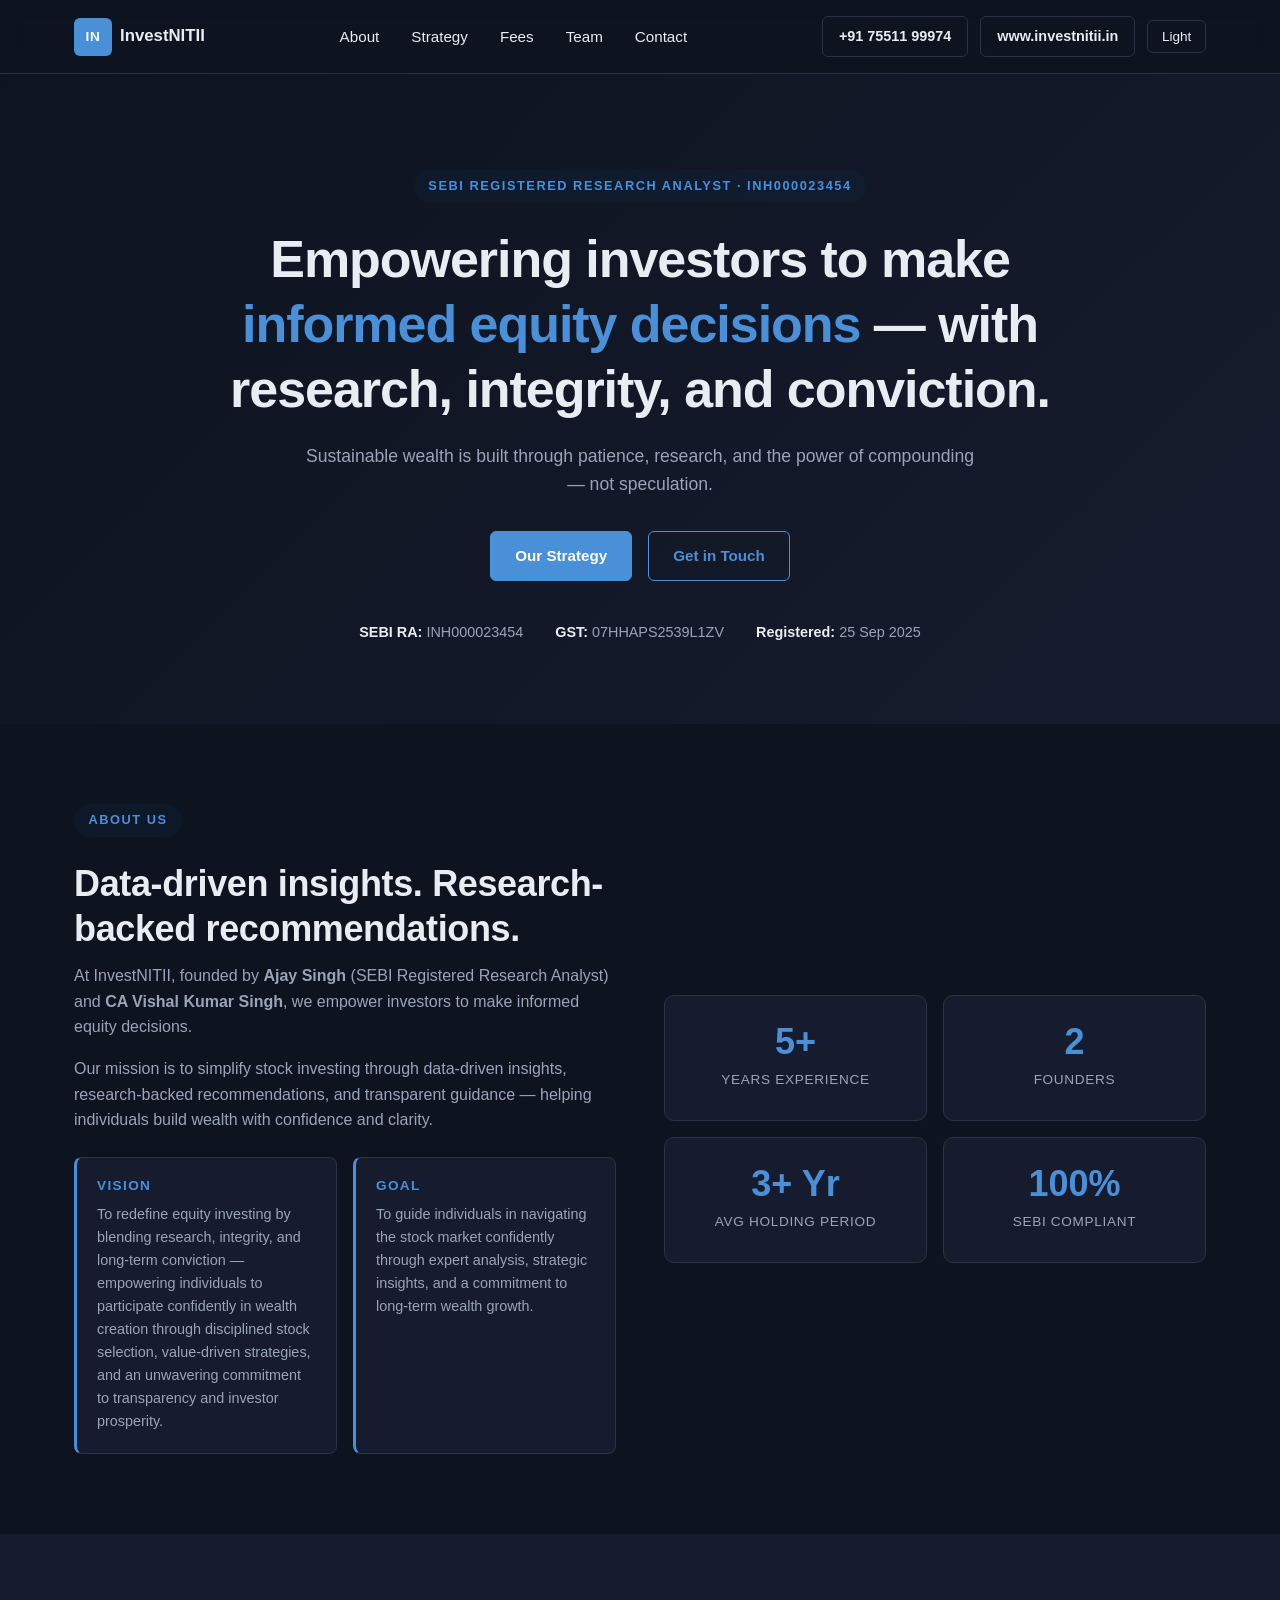
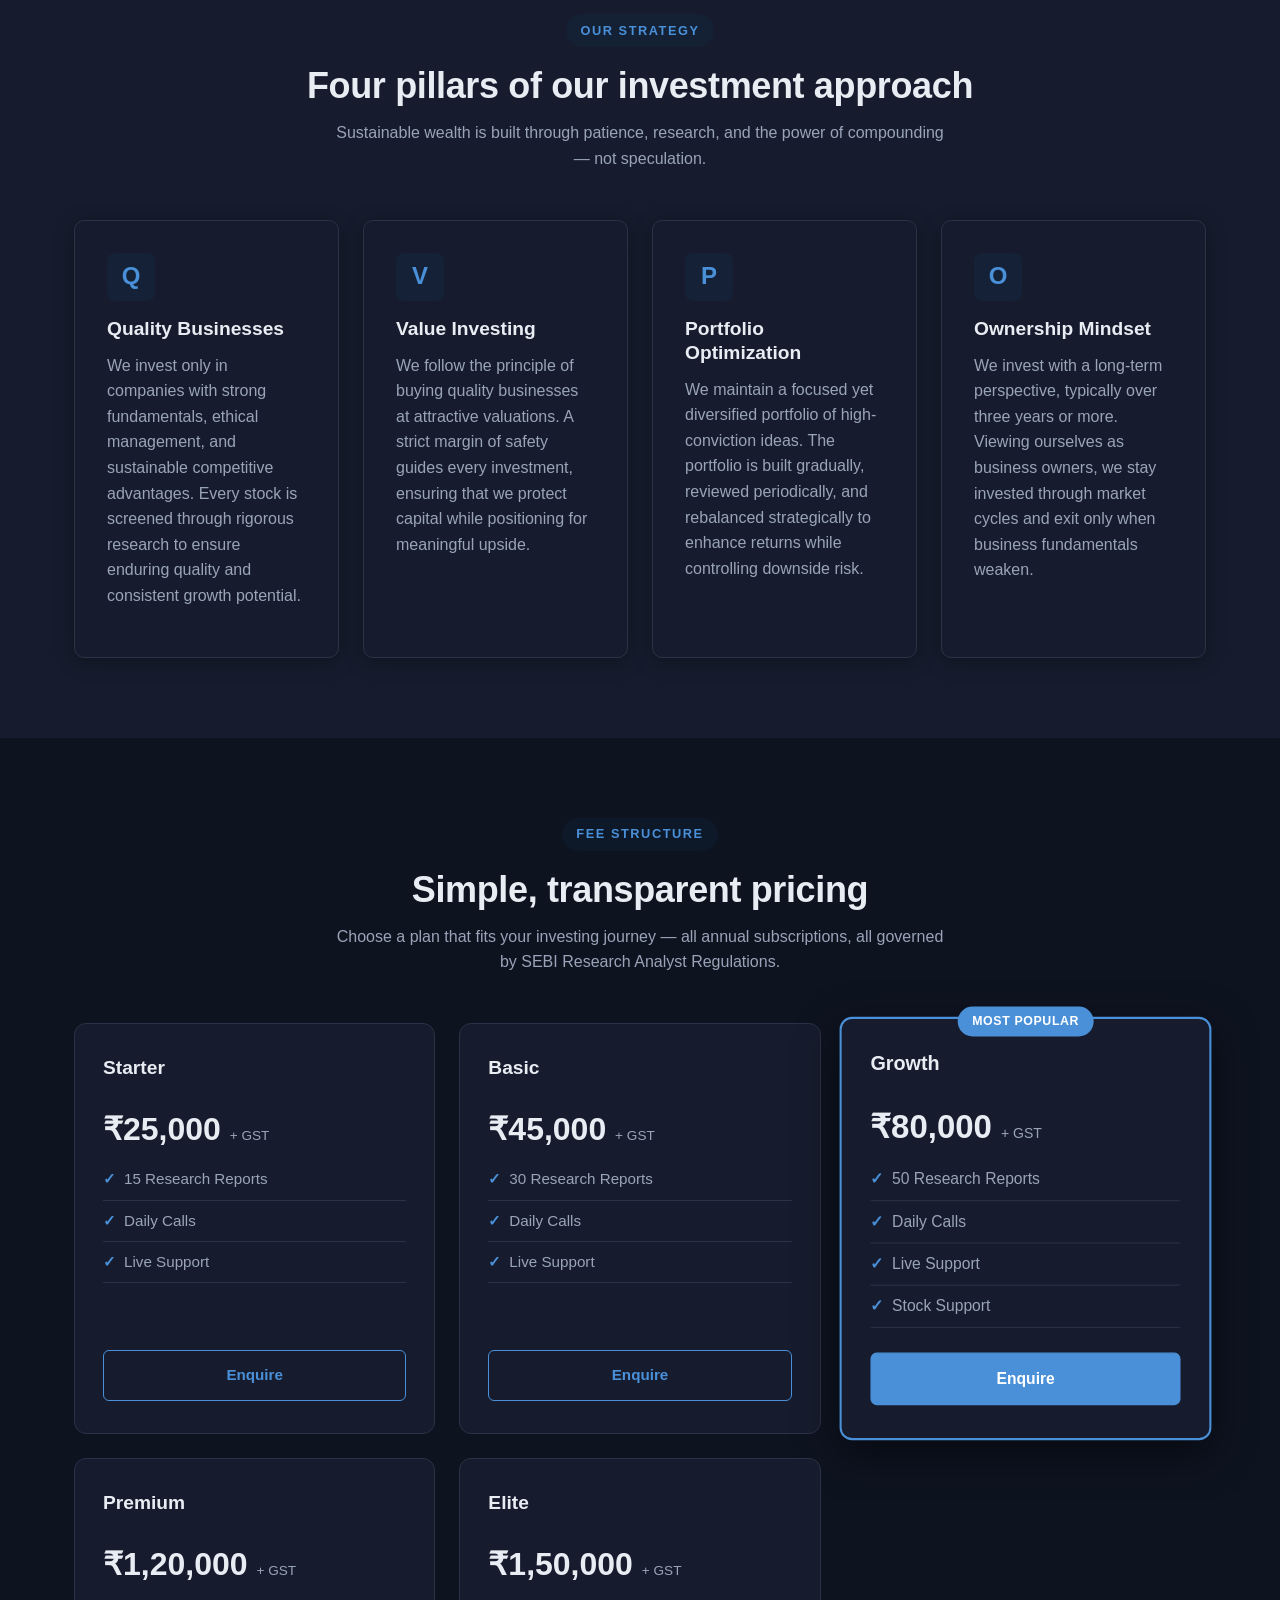
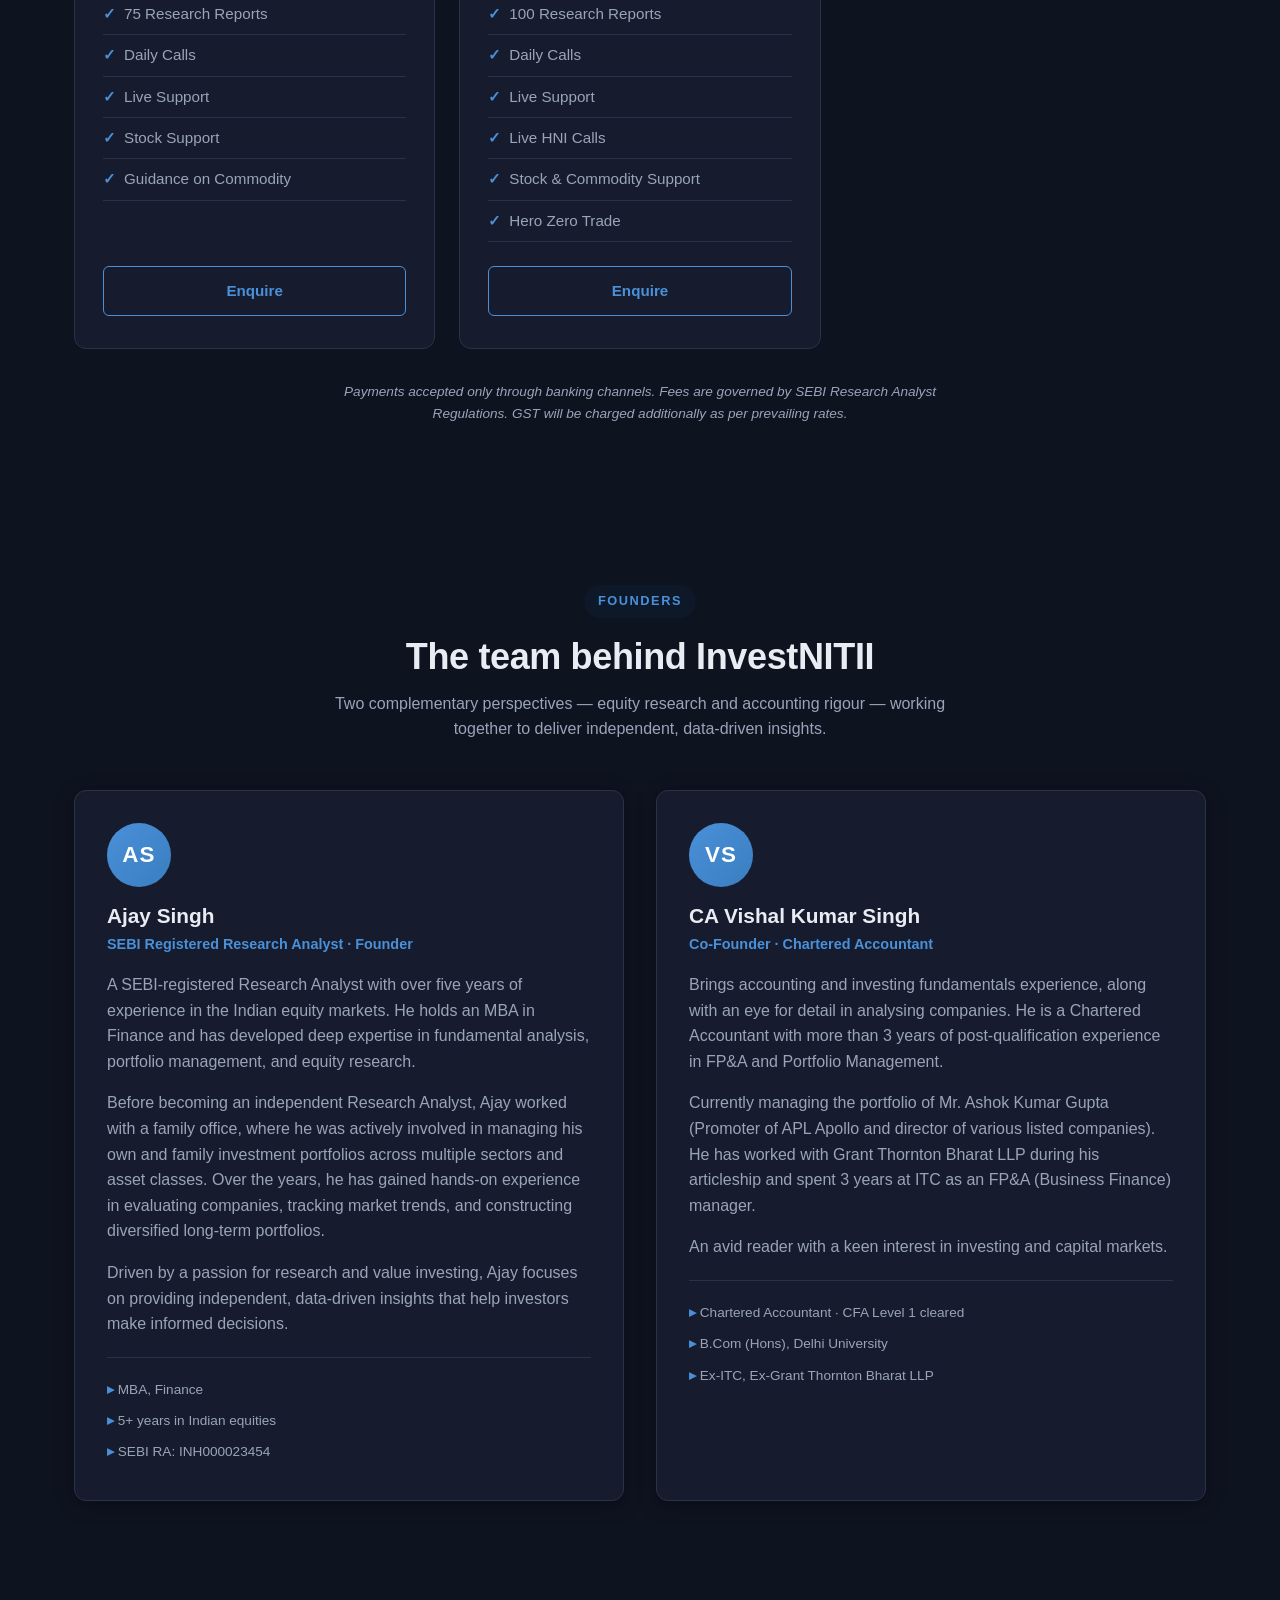
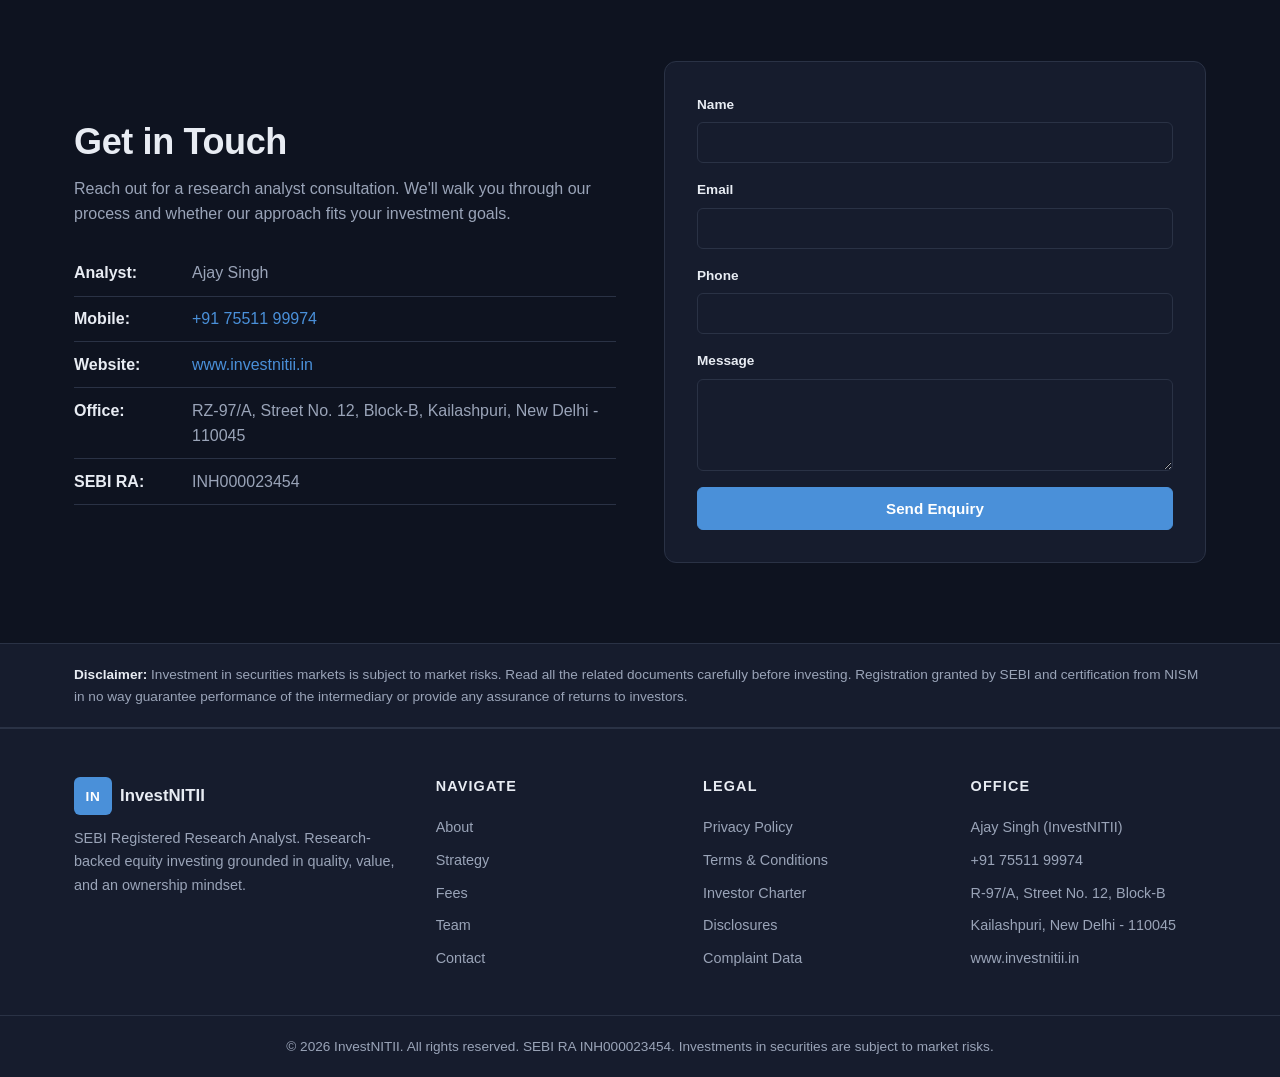
==== index.html @ 3d5c6c09 "Add files via upload" ====
<!DOCTYPE html>
<html lang="en">
<head>
  <meta charset="UTF-8" />
  <meta name="viewport" content="width=device-width, initial-scale=1.0" />
  <title>InvestNITII — SEBI Registered Research Analyst</title>
  <link rel="stylesheet" href="css/styles.css" />
</head>
<body class="dark">
  <!-- Header / Navigation -->
  <header class="site-header">
    <div class="container nav-wrap">
      <a href="#" class="brand">
        <span class="brand-mark">IN</span>
        <span class="brand-text">InvestNITII</span>
      </a>
      <nav class="main-nav" aria-label="Main">
        <ul>
          <li><a href="#about">About</a></li>
          <li><a href="#strategy">Strategy</a></li>
          <li><a href="#fees">Fees</a></li>
          <li><a href="#team">Team</a></li>
          <li><a href="#contact">Contact</a></li>
        </ul>
      </nav>
      <div class="nav-actions">
        <a href="tel:+917551199974" class="btn btn-ghost">+91 75511 99974</a>
        <a href="https://www.investnitii.in" target="_blank" rel="noopener" class="btn btn-ghost">www.investnitii.in</a>
        <button id="themeToggle" class="theme-toggle" aria-label="Toggle theme">Dark</button>
      </div>
    </div>
  </header>

  <!-- Hero -->
  <section class="hero">
    <div class="container">
      <p class="eyebrow">SEBI Registered Research Analyst · INH000023454</p>
      <h1>
        Empowering investors to make
        <span class="accent">informed equity decisions</span>
        — with research, integrity, and conviction.
      </h1>
      <p class="hero-sub">
        Sustainable wealth is built through patience, research, and the power of
        compounding — not speculation.
      </p>
      <div class="hero-cta">
        <a href="#strategy" class="btn btn-primary">Our Strategy</a>
        <a href="#contact" class="btn btn-outline">Get in Touch</a>
      </div>
      <ul class="credentials">
        <li><strong>SEBI RA:</strong> INH000023454</li>
        <li><strong>GST:</strong> 07HHAPS2539L1ZV</li>
        <li><strong>Registered:</strong> 25 Sep 2025</li>
      </ul>
    </div>
  </section>

  <!-- About -->
  <section id="about" class="about">
    <div class="container grid-2">
      <div>
        <p class="eyebrow">About Us</p>
        <h2>Data-driven insights. Research-backed recommendations.</h2>
        <p>
          At InvestNITII, founded by <strong>Ajay Singh</strong> (SEBI Registered
          Research Analyst) and <strong>CA Vishal Kumar Singh</strong>, we empower
          investors to make informed equity decisions.
        </p>
        <p>
          Our mission is to simplify stock investing through data-driven insights,
          research-backed recommendations, and transparent guidance — helping
          individuals build wealth with confidence and clarity.
        </p>
        <div class="vm-grid">
          <div class="vm-card">
            <h4>Vision</h4>
            <p>
              To redefine equity investing by blending research, integrity, and
              long-term conviction — empowering individuals to participate
              confidently in wealth creation through disciplined stock selection,
              value-driven strategies, and an unwavering commitment to transparency
              and investor prosperity.
            </p>
          </div>
          <div class="vm-card">
            <h4>Goal</h4>
            <p>
              To guide individuals in navigating the stock market confidently
              through expert analysis, strategic insights, and a commitment to
              long-term wealth growth.
            </p>
          </div>
        </div>
      </div>
      <div class="about-stats">
        <div class="stat">
          <span class="stat-num">5+</span>
          <span class="stat-label">Years Experience</span>
        </div>
        <div class="stat">
          <span class="stat-num">2</span>
          <span class="stat-label">Founders</span>
        </div>
        <div class="stat">
          <span class="stat-num">3+ Yr</span>
          <span class="stat-label">Avg Holding Period</span>
        </div>
        <div class="stat">
          <span class="stat-num">100%</span>
          <span class="stat-label">SEBI Compliant</span>
        </div>
      </div>
    </div>
  </section>

  <!-- Strategy -->
  <section id="strategy" class="services">
    <div class="container">
      <p class="eyebrow center">Our Strategy</p>
      <h2>Four pillars of our investment approach</h2>
      <p class="section-sub">
        Sustainable wealth is built through patience, research, and the power of
        compounding — not speculation.
      </p>
      <div class="cards cards-4">
        <article class="card">
          <div class="card-icon">Q</div>
          <h3>Quality Businesses</h3>
          <p>
            We invest only in companies with strong fundamentals, ethical
            management, and sustainable competitive advantages. Every stock is
            screened through rigorous research to ensure enduring quality and
            consistent growth potential.
          </p>
        </article>
        <article class="card">
          <div class="card-icon">V</div>
          <h3>Value Investing</h3>
          <p>
            We follow the principle of buying quality businesses at attractive
            valuations. A strict margin of safety guides every investment,
            ensuring that we protect capital while positioning for meaningful
            upside.
          </p>
        </article>
        <article class="card">
          <div class="card-icon">P</div>
          <h3>Portfolio Optimization</h3>
          <p>
            We maintain a focused yet diversified portfolio of high-conviction
            ideas. The portfolio is built gradually, reviewed periodically, and
            rebalanced strategically to enhance returns while controlling
            downside risk.
          </p>
        </article>
        <article class="card">
          <div class="card-icon">O</div>
          <h3>Ownership Mindset</h3>
          <p>
            We invest with a long-term perspective, typically over three years
            or more. Viewing ourselves as business owners, we stay invested
            through market cycles and exit only when business fundamentals
            weaken.
          </p>
        </article>
      </div>
    </div>
  </section>

  <!-- Compliance -->
  <!-- Compliance section removed — cards (Investor Charter, Grievance Redressal,
       Research Analyst Disclosure, Terms & Conditions) moved to pages/privacy-policy.html.
       Disclaimer moved to disclaimer-bar just above the footer. -->

  <!-- Fees -->
  <section id="fees" class="fees">
    <div class="container">
      <p class="eyebrow center">Fee Structure</p>
      <h2>Simple, transparent pricing</h2>
      <p class="section-sub">
        Choose a plan that fits your investing journey — all annual subscriptions,
        all governed by SEBI Research Analyst Regulations.
      </p>
      <div class="pricing pricing-five">
        <div class="plan">
          <h3>Starter</h3>
          <div class="price">₹25,000 <span>+ GST</span></div>
          <ul class="plan-features">
            <li>15 Research Reports</li>
            <li>Daily Calls</li>
            <li>Live Support</li>
          </ul>
          <a href="https://wa.me/917551199974?text=Hi%2C%20I%20am%20interested%20in%20the%20Starter%20Plan%20(%E2%82%B925%2C000%20%2B%20GST).%20Please%20share%20more%20details." target="_blank" class="btn btn-outline">Enquire</a>
        </div>
        <div class="plan">
          <h3>Basic</h3>
          <div class="price">₹45,000 <span>+ GST</span></div>
          <ul class="plan-features">
            <li>30 Research Reports</li>
            <li>Daily Calls</li>
            <li>Live Support</li>
          </ul>
          <a href="https://wa.me/917551199974?text=Hi%2C%20I%20am%20interested%20in%20the%20Basic%20Plan%20(%E2%82%B945%2C000%20%2B%20GST).%20Please%20share%20more%20details." target="_blank" class="btn btn-outline">Enquire</a>
        </div>
        <div class="plan featured">
          <span class="badge">Most Popular</span>
          <h3>Growth</h3>
          <div class="price">₹80,000 <span>+ GST</span></div>
          <ul class="plan-features">
            <li>50 Research Reports</li>
            <li>Daily Calls</li>
            <li>Live Support</li>
            <li>Stock Support</li>
          </ul>
          <a href="https://wa.me/917551199974?text=Hi%2C%20I%20am%20interested%20in%20the%20Growth%20Plan%20(%E2%82%B980%2C000%20%2B%20GST).%20Please%20share%20more%20details." target="_blank" class="btn btn-primary">Enquire</a>
        </div>
        <div class="plan">
          <h3>Premium</h3>
          <div class="price">₹1,20,000 <span>+ GST</span></div>
          <ul class="plan-features">
            <li>75 Research Reports</li>
            <li>Daily Calls</li>
            <li>Live Support</li>
            <li>Stock Support</li>
            <li>Guidance on Commodity</li>
          </ul>
          <a href="https://wa.me/917551199974?text=Hi%2C%20I%20am%20interested%20in%20the%20Premium%20Plan%20(%E2%82%B91%2C20%2C000%20%2B%20GST).%20Please%20share%20more%20details." target="_blank" class="btn btn-outline">Enquire</a>
        </div>
        <div class="plan">
          <h3>Elite</h3>
          <div class="price">₹1,50,000 <span>+ GST</span></div>
          <ul class="plan-features">
            <li>100 Research Reports</li>
            <li>Daily Calls</li>
            <li>Live Support</li>
            <li>Live HNI Calls</li>
            <li>Stock &amp; Commodity Support</li>
            <li>Hero Zero Trade</li>
          </ul>
          <a href="https://wa.me/917551199974?text=Hi%2C%20I%20am%20interested%20in%20the%20Elite%20Plan%20(%E2%82%B91%2C50%2C000%20%2B%20GST).%20Please%20share%20more%20details." target="_blank" class="btn btn-outline">Enquire</a>
        </div>
      </div>
      <p class="fee-note">
        Payments accepted only through banking channels. Fees are governed by SEBI
        Research Analyst Regulations. GST will be charged additionally as per
        prevailing rates.
      </p>
    </div>
  </section>

  <!-- Team -->
  <section id="team" class="team">
    <div class="container">
      <p class="eyebrow center">Founders</p>
      <h2>The team behind InvestNITII</h2>
      <p class="section-sub">
        Two complementary perspectives — equity research and accounting rigour —
        working together to deliver independent, data-driven insights.
      </p>
      <div class="team-grid">
        <article class="member">
          <div class="member-avatar">AS</div>
          <h3>Ajay Singh</h3>
          <p class="member-role">SEBI Registered Research Analyst · Founder</p>
          <p>
            A SEBI-registered Research Analyst with over five years of experience
            in the Indian equity markets. He holds an MBA in Finance and has
            developed deep expertise in fundamental analysis, portfolio
            management, and equity research.
          </p>
          <p>
            Before becoming an independent Research Analyst, Ajay worked with a
            family office, where he was actively involved in managing his own and
            family investment portfolios across multiple sectors and asset classes.
            Over the years, he has gained hands-on experience in evaluating
            companies, tracking market trends, and constructing diversified
            long-term portfolios.
          </p>
          <p>
            Driven by a passion for research and value investing, Ajay focuses on
            providing independent, data-driven insights that help investors make
            informed decisions.
          </p>
          <ul class="member-creds">
            <li>MBA, Finance</li>
            <li>5+ years in Indian equities</li>
            <li>SEBI RA: INH000023454</li>
          </ul>
        </article>

        <article class="member">
          <div class="member-avatar">VS</div>
          <h3>CA Vishal Kumar Singh</h3>
          <p class="member-role">Co-Founder · Chartered Accountant</p>
          <p>
            Brings accounting and investing fundamentals experience, along with
            an eye for detail in analysing companies. He is a Chartered Accountant
            with more than 3 years of post-qualification experience in FP&amp;A and
            Portfolio Management.
          </p>
          <p>
            Currently managing the portfolio of Mr. Ashok Kumar Gupta (Promoter
            of APL Apollo and director of various listed companies). He has
            worked with Grant Thornton Bharat LLP during his articleship and
            spent 3 years at ITC as an FP&amp;A (Business Finance) manager.
          </p>
          <p>
            An avid reader with a keen interest in investing and capital markets.
          </p>
          <ul class="member-creds">
            <li>Chartered Accountant · CFA Level 1 cleared</li>
            <li>B.Com (Hons), Delhi University</li>
            <li>Ex-ITC, Ex-Grant Thornton Bharat LLP</li>
          </ul>
        </article>
      </div>
    </div>
  </section>

  <!-- Contact -->
  <section id="contact" class="contact">
    <div class="container grid-2">
      <div>
        <h2>Get in Touch</h2>
        <p>
          Reach out for a research analyst consultation. We'll walk you through
          our process and whether our approach fits your investment goals.
        </p>
        <ul class="contact-list">
          <li><strong>Analyst:</strong> Ajay Singh</li>
          <li><strong>Mobile:</strong> <a href="tel:+917551199974">+91 75511 99974</a></li>
          <li><strong>Website:</strong> <a href="https://www.investnitii.in" target="_blank" rel="noopener">www.investnitii.in</a></li>
          <li><strong>Office:</strong> RZ-97/A, Street No. 12, Block-B, Kailashpuri, New Delhi - 110045</li>
          <li><strong>SEBI RA:</strong> INH000023454</li>
        </ul>
      </div>
      <form class="contact-form" id="contactForm">
        <label>
          Name
          <input type="text" name="entry.2005620554" required />
        </label>
        <label>
          Email
          <input type="email" name="entry.1045781291" required />
        </label>
        <label>
          Phone
          <input type="tel" name="entry.1166974658" />
        </label>
        <label>
          Message
          <textarea name="entry.839337160" rows="4" required></textarea>
        </label>
        <button type="submit" class="btn btn-primary">Send Enquiry</button>
        <p class="form-success" id="formSuccess" style="display:none;">
          Thank you! We'll get back to you shortly.
        </p>
      </form>
    </div>
  </section>

  <!-- Disclaimer -->
  <div class="disclaimer-bar">
    <div class="container">
      <strong>Disclaimer:</strong> Investment in securities markets is subject to
      market risks. Read all the related documents carefully before investing.
      Registration granted by SEBI and certification from NISM in no way
      guarantee performance of the intermediary or provide any assurance of
      returns to investors.
    </div>
  </div>

  <!-- Footer -->
  <footer class="site-footer">
    <div class="container footer-grid">
      <div>
        <div class="brand">
          <span class="brand-mark">IN</span>
          <span class="brand-text">InvestNITII</span>
        </div>
        <p class="footer-blurb">
          SEBI Registered Research Analyst. Research-backed equity investing
          grounded in quality, value, and an ownership mindset.
        </p>
      </div>
      <div>
        <h5>Navigate</h5>
        <ul>
          <li><a href="#about">About</a></li>
          <li><a href="#strategy">Strategy</a></li>
          <li><a href="#fees">Fees</a></li>
          <li><a href="#team">Team</a></li>
          <li><a href="#contact">Contact</a></li>
        </ul>
      </div>
      <div>
        <h5>Legal</h5>
        <ul>
          <li><a href="pages/privacy-policy.html">Privacy Policy</a></li>
          <li><a href="pages/privacy-policy.html#terms">Terms &amp; Conditions</a></li>
          <li><a href="pages/privacy-policy.html#charter">Investor Charter</a></li>
          <li><a href="pages/privacy-policy.html#ra-disclosure">Disclosures</a></li>
          <li><a href="pages/complaint-data.html">Complaint Data</a></li>
        </ul>
      </div>
      <div>
        <h5>Office</h5>
        <ul>
          <li>Ajay Singh (InvestNITII)</li>
          <li><a href="tel:+917551199974">+91 75511 99974</a></li>
          <li>R-97/A, Street No. 12, Block-B</li>
          <li>Kailashpuri, New Delhi - 110045</li>
          <li><a href="https://www.investnitii.in" target="_blank" rel="noopener">www.investnitii.in</a></li>
        </ul>
      </div>
    </div>
    <div class="copyright">
      <div class="container">
        © 2026 InvestNITII. All rights reserved. SEBI RA INH000023454.
        Investments in securities are subject to market risks.
      </div>
    </div>
  </footer>

  <script src="js/main.js"></script>
</body>
</html>
---- css/styles.css ----
/* ---------- Reset & Base ---------- */
*, *::before, *::after { box-sizing: border-box; }
html { scroll-behavior: smooth; }
body {
  margin: 0;
  font-family: -apple-system, BlinkMacSystemFont, "Segoe UI", Roboto, "Helvetica Neue", Arial, sans-serif;
  color: #1a1f2e;
  background: #ffffff;
  line-height: 1.6;
  -webkit-font-smoothing: antialiased;
  transition: background 0.3s ease, color 0.3s ease;
}

:root {
  --bg: #ffffff;
  --bg-alt: #f7f8fb;
  --text: #1a1f2e;
  --text-muted: #5a6477;
  --border: #e4e8ef;
  --primary: #0a4d8c;
  --primary-dark: #073a6b;
  --accent: #c8a050;
  --card-bg: #ffffff;
  --shadow: 0 4px 20px rgba(10, 30, 60, 0.06);
  --shadow-lg: 0 12px 40px rgba(10, 30, 60, 0.1);
}

body.dark {
  --bg: #0e1320;
  --bg-alt: #161c2d;
  --text: #e8ecf3;
  --text-muted: #9aa4b8;
  --border: #2a3245;
  --primary: #4a90d9;
  --primary-dark: #3a7ec0;
  --accent: #d4b06a;
  --card-bg: #161c2d;
  --shadow: 0 4px 20px rgba(0, 0, 0, 0.3);
  --shadow-lg: 0 12px 40px rgba(0, 0, 0, 0.5);
  background: var(--bg);
  color: var(--text);
}

body { background: var(--bg); color: var(--text); }

.container {
  max-width: 1180px;
  margin: 0 auto;
  padding: 0 1.5rem;
}

h1, h2, h3, h4, h5 {
  font-weight: 700;
  line-height: 1.25;
  margin: 0 0 0.75rem;
  color: var(--text);
}
h1 { font-size: clamp(2rem, 4.5vw, 3.25rem); letter-spacing: -0.02em; }
h2 { font-size: clamp(1.6rem, 3vw, 2.25rem); letter-spacing: -0.01em; }
h3 { font-size: 1.2rem; }
p  { margin: 0 0 1rem; color: var(--text-muted); }

a { color: var(--primary); text-decoration: none; transition: color 0.2s; }
a:hover { color: var(--primary-dark); }

/* ---------- Buttons ---------- */
.btn {
  display: inline-block;
  padding: 0.75rem 1.5rem;
  border-radius: 6px;
  font-weight: 600;
  font-size: 0.95rem;
  border: 1.5px solid transparent;
  cursor: pointer;
  transition: all 0.2s ease;
  text-align: center;
}
.btn-primary {
  background: var(--primary);
  color: #fff;
  border-color: var(--primary);
}
.btn-primary:hover { background: var(--primary-dark); border-color: var(--primary-dark); color: #fff; }
.btn-outline {
  background: transparent;
  color: var(--primary);
  border-color: var(--primary);
}
.btn-outline:hover { background: var(--primary); color: #fff; }
.btn-ghost {
  background: transparent;
  color: var(--text);
  border-color: var(--border);
  padding: 0.5rem 1rem;
  font-size: 0.9rem;
}
.btn-ghost:hover { border-color: var(--primary); color: var(--primary); }

/* ---------- Header ---------- */
.site-header {
  position: sticky;
  top: 0;
  z-index: 100;
  background: rgba(255, 255, 255, 0.95);
  backdrop-filter: blur(10px);
  border-bottom: 1px solid var(--border);
}
body.dark .site-header { background: rgba(14, 19, 32, 0.95); }

.nav-wrap {
  display: flex;
  align-items: center;
  justify-content: space-between;
  padding: 1rem 1.5rem;
  gap: 2rem;
}
.brand {
  display: flex;
  align-items: center;
  gap: 0.5rem;
  font-weight: 700;
}
.brand-mark {
  display: inline-flex;
  align-items: center;
  justify-content: center;
  width: 38px;
  height: 38px;
  background: var(--primary);
  color: #fff;
  border-radius: 6px;
  font-size: 0.85rem;
  letter-spacing: 0.05em;
}
.brand-text { color: var(--text); font-size: 1.05rem; }

.main-nav ul {
  display: flex;
  gap: 2rem;
  list-style: none;
  margin: 0;
  padding: 0;
}
.main-nav a {
  color: var(--text);
  font-weight: 500;
  font-size: 0.95rem;
}
.main-nav a:hover { color: var(--primary); }

.nav-actions { display: flex; gap: 0.75rem; align-items: center; }
.theme-toggle {
  background: transparent;
  border: 1px solid var(--border);
  color: var(--text);
  padding: 0.5rem 0.85rem;
  border-radius: 6px;
  cursor: pointer;
  font-size: 0.85rem;
  transition: all 0.2s;
}
.theme-toggle:hover { border-color: var(--primary); color: var(--primary); }

/* ---------- Hero ---------- */
.hero {
  padding: 6rem 0 5rem;
  background: linear-gradient(135deg, var(--bg) 0%, var(--bg-alt) 100%);
  text-align: center;
}
.eyebrow {
  display: inline-block;
  font-size: 0.8rem;
  font-weight: 600;
  text-transform: uppercase;
  letter-spacing: 0.12em;
  color: var(--primary);
  background: rgba(10, 77, 140, 0.08);
  padding: 0.4rem 0.9rem;
  border-radius: 20px;
  margin-bottom: 1.5rem;
}
.hero h1 { max-width: 900px; margin: 0 auto 1.25rem; }
.hero h1 .accent { color: var(--primary); }
.hero-sub {
  font-size: 1.1rem;
  max-width: 680px;
  margin: 0 auto 2rem;
}
.hero-cta {
  display: flex;
  gap: 1rem;
  justify-content: center;
  flex-wrap: wrap;
  margin-bottom: 2.5rem;
}
.credentials {
  display: flex;
  gap: 2rem;
  justify-content: center;
  flex-wrap: wrap;
  list-style: none;
  padding: 0;
  margin: 0;
  font-size: 0.9rem;
  color: var(--text-muted);
}
.credentials strong { color: var(--text); }

/* ---------- About ---------- */
.about { padding: 5rem 0; background: var(--bg); }
.grid-2 {
  display: grid;
  grid-template-columns: 1fr 1fr;
  gap: 3rem;
  align-items: center;
}
.about-stats {
  display: grid;
  grid-template-columns: 1fr 1fr;
  gap: 1rem;
}
.stat {
  background: var(--bg-alt);
  border: 1px solid var(--border);
  border-radius: 10px;
  padding: 1.75rem 1.25rem;
  text-align: center;
}
.stat-num {
  display: block;
  font-size: 2.25rem;
  font-weight: 700;
  color: var(--primary);
  line-height: 1;
  margin-bottom: 0.4rem;
}
.stat-label {
  font-size: 0.85rem;
  color: var(--text-muted);
  text-transform: uppercase;
  letter-spacing: 0.05em;
}

/* ---------- Services / Strategy ---------- */
.services { padding: 5rem 0; background: var(--bg-alt); }
.section-sub {
  text-align: center;
  max-width: 620px;
  margin: 0 auto 3rem;
}
.services h2, .fees h2, .compliance h2, .team h2 { text-align: center; }
.eyebrow.center { display: block; text-align: center; margin: 0 auto 1rem; width: fit-content; }

.cards {
  display: grid;
  grid-template-columns: repeat(3, 1fr);
  gap: 1.5rem;
}
.cards-4 { grid-template-columns: repeat(4, 1fr); }
.card {
  background: var(--card-bg);
  border: 1px solid var(--border);
  border-radius: 10px;
  padding: 2rem;
  box-shadow: var(--shadow);
  transition: transform 0.2s, box-shadow 0.2s;
}
.card:hover { transform: translateY(-4px); box-shadow: var(--shadow-lg); }
.card-icon {
  width: 48px;
  height: 48px;
  border-radius: 8px;
  background: rgba(10, 77, 140, 0.1);
  color: var(--primary);
  display: inline-flex;
  align-items: center;
  justify-content: center;
  font-size: 1.5rem;
  font-weight: 700;
  margin-bottom: 1rem;
}

/* ---------- Vision / Goal mini-cards (inside About) ---------- */
.vm-grid {
  display: grid;
  grid-template-columns: 1fr 1fr;
  gap: 1rem;
  margin-top: 1.5rem;
}
.vm-card {
  background: var(--bg-alt);
  border: 1px solid var(--border);
  border-left: 3px solid var(--primary);
  border-radius: 8px;
  padding: 1.25rem;
}
.vm-card h4 {
  font-size: 0.85rem;
  text-transform: uppercase;
  letter-spacing: 0.1em;
  color: var(--primary);
  margin: 0 0 0.5rem;
}
.vm-card p { font-size: 0.9rem; margin: 0; }

/* ---------- Team ---------- */
.team { padding: 5rem 0; background: var(--bg); }
.team-grid {
  display: grid;
  grid-template-columns: 1fr 1fr;
  gap: 2rem;
}
.member {
  background: var(--card-bg);
  border: 1px solid var(--border);
  border-radius: 12px;
  padding: 2rem;
  box-shadow: var(--shadow);
}
.member-avatar {
  width: 64px;
  height: 64px;
  border-radius: 50%;
  background: linear-gradient(135deg, var(--primary), var(--primary-dark));
  color: #fff;
  display: inline-flex;
  align-items: center;
  justify-content: center;
  font-size: 1.4rem;
  font-weight: 700;
  margin-bottom: 1rem;
  letter-spacing: 0.05em;
}
.member h3 { font-size: 1.3rem; margin-bottom: 0.25rem; }
.member-role {
  color: var(--primary);
  font-weight: 600;
  font-size: 0.9rem;
  margin-bottom: 1rem;
}
.member-creds {
  list-style: none;
  padding: 0;
  margin: 1.25rem 0 0;
  border-top: 1px solid var(--border);
  padding-top: 1rem;
}
.member-creds li {
  font-size: 0.85rem;
  color: var(--text-muted);
  padding: 0.3rem 0;
}
.member-creds li::before {
  content: "▸ ";
  color: var(--primary);
  font-weight: 700;
}

/* ---------- Fees ---------- */
.fees { padding: 5rem 0; background: var(--bg); }
.pricing {
  display: grid;
  grid-template-columns: repeat(3, 1fr);
  gap: 1.5rem;
  align-items: stretch;
}
.pricing.pricing-single {
  grid-template-columns: minmax(0, 520px);
  justify-content: center;
}
.pricing.pricing-single .plan.featured { transform: none; }
.pricing.pricing-single .plan.featured:hover { transform: translateY(-4px); }
.fee-note {
  max-width: 620px;
  margin: 2rem auto 0;
  text-align: center;
  font-size: 0.85rem;
  color: var(--text-muted);
  font-style: italic;
}
.plan {
  position: relative;
  background: var(--card-bg);
  border: 1px solid var(--border);
  border-radius: 12px;
  padding: 2rem 1.75rem;
  display: flex;
  flex-direction: column;
  transition: transform 0.2s, box-shadow 0.2s;
}
.plan:hover { transform: translateY(-4px); box-shadow: var(--shadow-lg); }
.plan.featured {
  border-color: var(--primary);
  border-width: 2px;
  transform: scale(1.03);
  box-shadow: var(--shadow-lg);
}
.plan.featured:hover { transform: scale(1.03) translateY(-4px); }
.badge {
  position: absolute;
  top: -12px;
  left: 50%;
  transform: translateX(-50%);
  background: var(--primary);
  color: #fff;
  padding: 0.3rem 0.9rem;
  border-radius: 20px;
  font-size: 0.75rem;
  font-weight: 600;
  text-transform: uppercase;
  letter-spacing: 0.05em;
}
.price {
  font-size: 2rem;
  font-weight: 700;
  color: var(--text);
  margin: 0.75rem 0 0.25rem;
}
.price span {
  font-size: 0.85rem;
  font-weight: 500;
  color: var(--text-muted);
}
.plan-meta {
  font-size: 0.85rem;
  color: var(--primary);
  margin-bottom: 1.25rem;
  font-weight: 500;
}
.plan ul {
  list-style: none;
  padding: 0;
  margin: 0 0 1.5rem;
  flex: 1;
}
.plan li {
  padding: 0.5rem 0;
  border-bottom: 1px solid var(--border);
  font-size: 0.95rem;
  color: var(--text-muted);
}
.plan li::before {
  content: "✓";
  color: var(--primary);
  font-weight: 700;
  margin-right: 0.5rem;
}

/* ---------- Compliance ---------- */
.compliance { padding: 5rem 0; background: var(--bg-alt); }
.compliance-grid {
  display: grid;
  grid-template-columns: repeat(4, 1fr);
  gap: 1rem;
  margin-bottom: 2.5rem;
}
.comp-card {
  display: block;
  background: var(--card-bg);
  border: 1px solid var(--border);
  border-radius: 10px;
  padding: 1.5rem;
  transition: all 0.2s;
}
.comp-card:hover {
  border-color: var(--primary);
  transform: translateY(-2px);
  box-shadow: var(--shadow);
}
.comp-card h4 {
  color: var(--text);
  font-size: 1rem;
  margin-bottom: 0.5rem;
}
.comp-card p { font-size: 0.85rem; margin: 0; }
.disclaimer {
  background: var(--card-bg);
  border-left: 3px solid var(--accent);
  padding: 1.25rem 1.5rem;
  border-radius: 6px;
  font-size: 0.9rem;
  color: var(--text-muted);
}
.disclaimer strong { color: var(--text); }

/* ---------- Contact ---------- */
.contact { padding: 5rem 0; background: var(--bg); }
.contact-list {
  list-style: none;
  padding: 0;
  margin: 1.5rem 0 0;
}
.contact-list li {
  padding: 0.6rem 0;
  border-bottom: 1px solid var(--border);
  color: var(--text-muted);
}
.contact-list li {
  display: grid;
  grid-template-columns: 110px 1fr;
  align-items: baseline;
  gap: 0.5rem;
}
.contact-list strong { color: var(--text); }

.contact-form {
  background: var(--bg-alt);
  border: 1px solid var(--border);
  border-radius: 12px;
  padding: 2rem;
  display: flex;
  flex-direction: column;
  gap: 1rem;
}
.contact-form label {
  display: flex;
  flex-direction: column;
  font-size: 0.85rem;
  font-weight: 600;
  color: var(--text);
  gap: 0.4rem;
}
.contact-form input,
.contact-form textarea {
  font-family: inherit;
  font-size: 0.95rem;
  padding: 0.7rem 0.9rem;
  border: 1px solid var(--border);
  border-radius: 6px;
  background: var(--card-bg);
  color: var(--text);
  transition: border-color 0.2s;
}
.contact-form input:focus,
.contact-form textarea:focus {
  outline: none;
  border-color: var(--primary);
}
.form-success {
  color: #27ae60;
  font-size: 0.9rem;
  font-weight: 600;
  padding: 0.5rem 0;
}
body.dark .form-success { color: #2ecc71; }

/* ---------- Footer ---------- */
.site-footer {
  background: var(--bg-alt);
  border-top: 1px solid var(--border);
  padding-top: 3rem;
}
.footer-grid {
  display: grid;
  grid-template-columns: 1.4fr 1fr 1fr 1fr;
  gap: 2rem;
  padding-bottom: 2.5rem;
}
.site-footer h5 {
  font-size: 0.9rem;
  text-transform: uppercase;
  letter-spacing: 0.08em;
  margin-bottom: 1rem;
}
.site-footer ul {
  list-style: none;
  padding: 0;
  margin: 0;
}
.site-footer li {
  padding: 0.3rem 0;
  color: var(--text-muted);
  font-size: 0.9rem;
}
.site-footer a { color: var(--text-muted); }
.site-footer a:hover { color: var(--primary); }
.footer-blurb { font-size: 0.9rem; margin-top: 0.75rem; }

.copyright {
  border-top: 1px solid var(--border);
  padding: 1.25rem 0;
  font-size: 0.85rem;
  color: var(--text-muted);
  text-align: center;
}

/* ---------- Research / Google Sheets ---------- */
.research { padding: 5rem 0; background: var(--bg); }
.research h2 { text-align: center; }

.sheet-ui {
  background: var(--card-bg);
  border: 1px solid var(--border);
  border-radius: 12px;
  overflow: hidden;
  box-shadow: var(--shadow);
}

/* Tab bar */
.sheet-tabs {
  display: flex;
  flex-wrap: wrap;
  gap: 0;
  border-bottom: 2px solid var(--border);
  background: var(--bg-alt);
  overflow-x: auto;
}
.sheet-tab {
  padding: 0.75rem 1.4rem;
  background: transparent;
  border: none;
  border-bottom: 2px solid transparent;
  margin-bottom: -2px;
  cursor: pointer;
  font-size: 0.9rem;
  font-weight: 500;
  color: var(--text-muted);
  white-space: nowrap;
  transition: color 0.2s, border-color 0.2s;
  font-family: inherit;
}
.sheet-tab:hover { color: var(--text); }
.sheet-tab.active {
  color: var(--primary);
  border-bottom-color: var(--primary);
  font-weight: 700;
  background: var(--card-bg);
}

/* Table area */
.sheet-body { padding: 0; }

.sheet-loading {
  display: flex;
  align-items: center;
  gap: 0.75rem;
  padding: 3rem 2rem;
  color: var(--text-muted);
  font-size: 0.95rem;
}
.spinner {
  display: inline-block;
  width: 18px;
  height: 18px;
  border: 2px solid var(--border);
  border-top-color: var(--primary);
  border-radius: 50%;
  animation: spin 0.7s linear infinite;
  flex-shrink: 0;
}
@keyframes spin { to { transform: rotate(360deg); } }

.sheet-error {
  padding: 2rem;
  color: #c0392b;
  font-size: 0.9rem;
  line-height: 1.6;
}
body.dark .sheet-error { color: #e57373; }
.sheet-empty {
  padding: 2rem;
  color: var(--text-muted);
  font-size: 0.9rem;
}

.sheet-table-wrap {
  overflow-x: auto;
  -webkit-overflow-scrolling: touch;
}
.sheet-table {
  width: 100%;
  border-collapse: collapse;
  font-size: 0.9rem;
}
.sheet-table thead {
  background: var(--bg-alt);
  position: sticky;
  top: 0;
  z-index: 1;
}
.sheet-table th {
  padding: 0.75rem 1rem;
  text-align: left;
  font-weight: 600;
  font-size: 0.8rem;
  text-transform: uppercase;
  letter-spacing: 0.06em;
  color: var(--text-muted);
  border-bottom: 2px solid var(--border);
  white-space: nowrap;
}
.sheet-table td {
  padding: 0.75rem 1rem;
  border-bottom: 1px solid var(--border);
  color: var(--text);
  vertical-align: middle;
}
.sheet-table tbody tr:last-child td { border-bottom: none; }
.sheet-table tbody tr:hover { background: rgba(10, 77, 140, 0.04); }
body.dark .sheet-table tbody tr:hover { background: rgba(74, 144, 217, 0.06); }

.sheet-count {
  padding: 0.6rem 1rem;
  font-size: 0.8rem;
  color: var(--text-muted);
  text-align: right;
  border-top: 1px solid var(--border);
  margin: 0;
}
.sheet-title {
  padding: 0.65rem 1rem;
  font-size: 0.78rem;
  font-weight: 700;
  text-transform: uppercase;
  letter-spacing: 0.09em;
  color: var(--text-muted);
  background: var(--bg-alt);
  border-bottom: 1px solid var(--border);
}
.zero-badge {
  display: inline-block;
  background: rgba(39, 174, 96, 0.12);
  color: #27ae60;
  border: 1px solid rgba(39, 174, 96, 0.3);
  border-radius: 20px;
  padding: 0.15rem 0.6rem;
  font-size: 0.8rem;
  font-weight: 700;
  letter-spacing: 0.02em;
}
body.dark .zero-badge {
  background: rgba(46, 204, 113, 0.12);
  color: #2ecc71;
  border-color: rgba(46, 204, 113, 0.25);
}
.cell-dash {
  color: var(--text-muted);
  font-size: 0.9rem;
}

/* ---------- Disclaimer Bar ---------- */
.disclaimer-bar {
  background: var(--bg-alt);
  border-top: 1px solid var(--border);
  border-bottom: 1px solid var(--border);
  padding: 1.25rem 0;
  font-size: 0.85rem;
  color: var(--text-muted);
  line-height: 1.6;
}
.disclaimer-bar strong { color: var(--text); }

/* ---------- Responsive ---------- */
@media (max-width: 900px) {
  .main-nav { display: none; }
  .grid-2 { grid-template-columns: 1fr; }
  .cards, .pricing { grid-template-columns: 1fr; }
  .cards-4 { grid-template-columns: 1fr; }
  .vm-grid { grid-template-columns: 1fr; }
  .team-grid { grid-template-columns: 1fr; }
  .plan.featured { transform: none; }
  .plan.featured:hover { transform: translateY(-4px); }
  .compliance-grid { grid-template-columns: 1fr 1fr; }
  .footer-grid { grid-template-columns: 1fr 1fr; }
  .hero { padding: 4rem 0 3rem; }
}
@media (max-width: 1024px) {
  .cards-4 { grid-template-columns: 1fr 1fr; }
}
@media (max-width: 540px) {
  .compliance-grid, .footer-grid { grid-template-columns: 1fr; }
  .about-stats { grid-template-columns: 1fr 1fr; }
  .credentials { gap: 1rem; flex-direction: column; }
  .nav-actions .btn-ghost { display: none; }
}
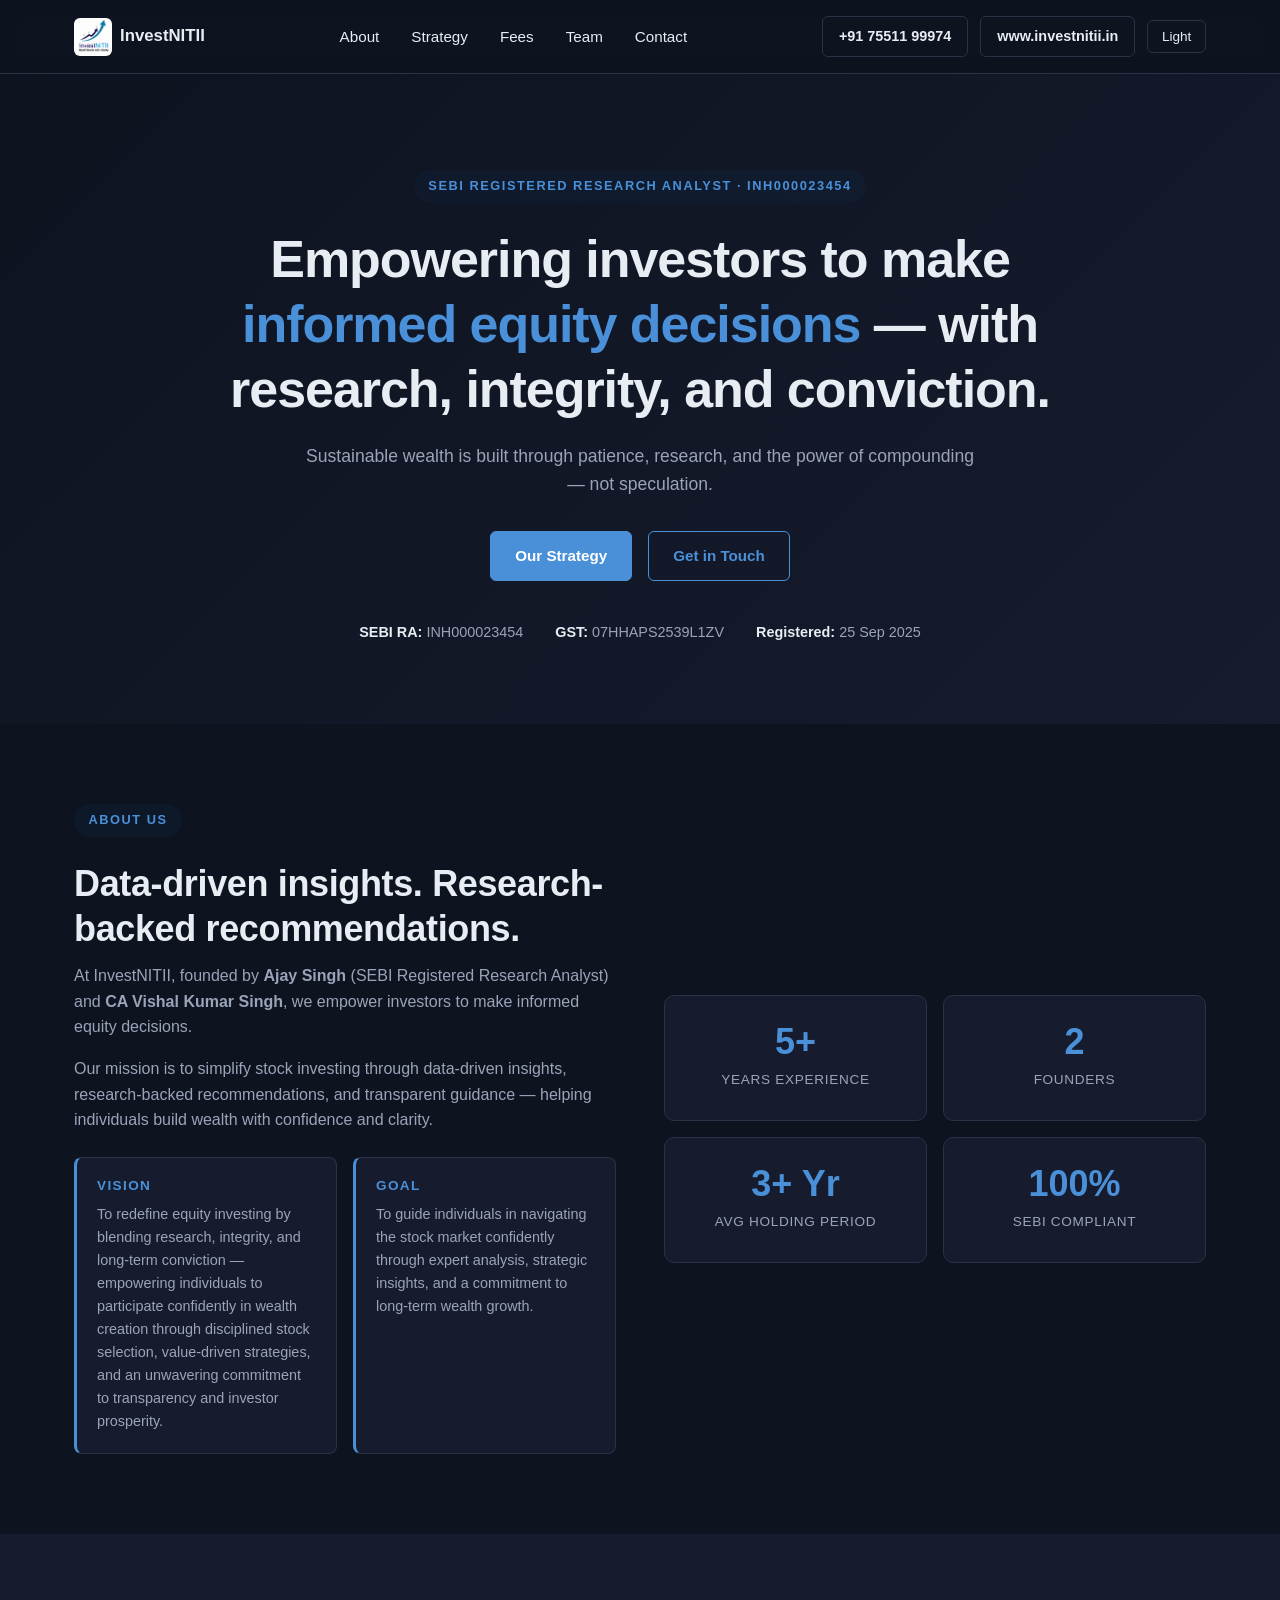
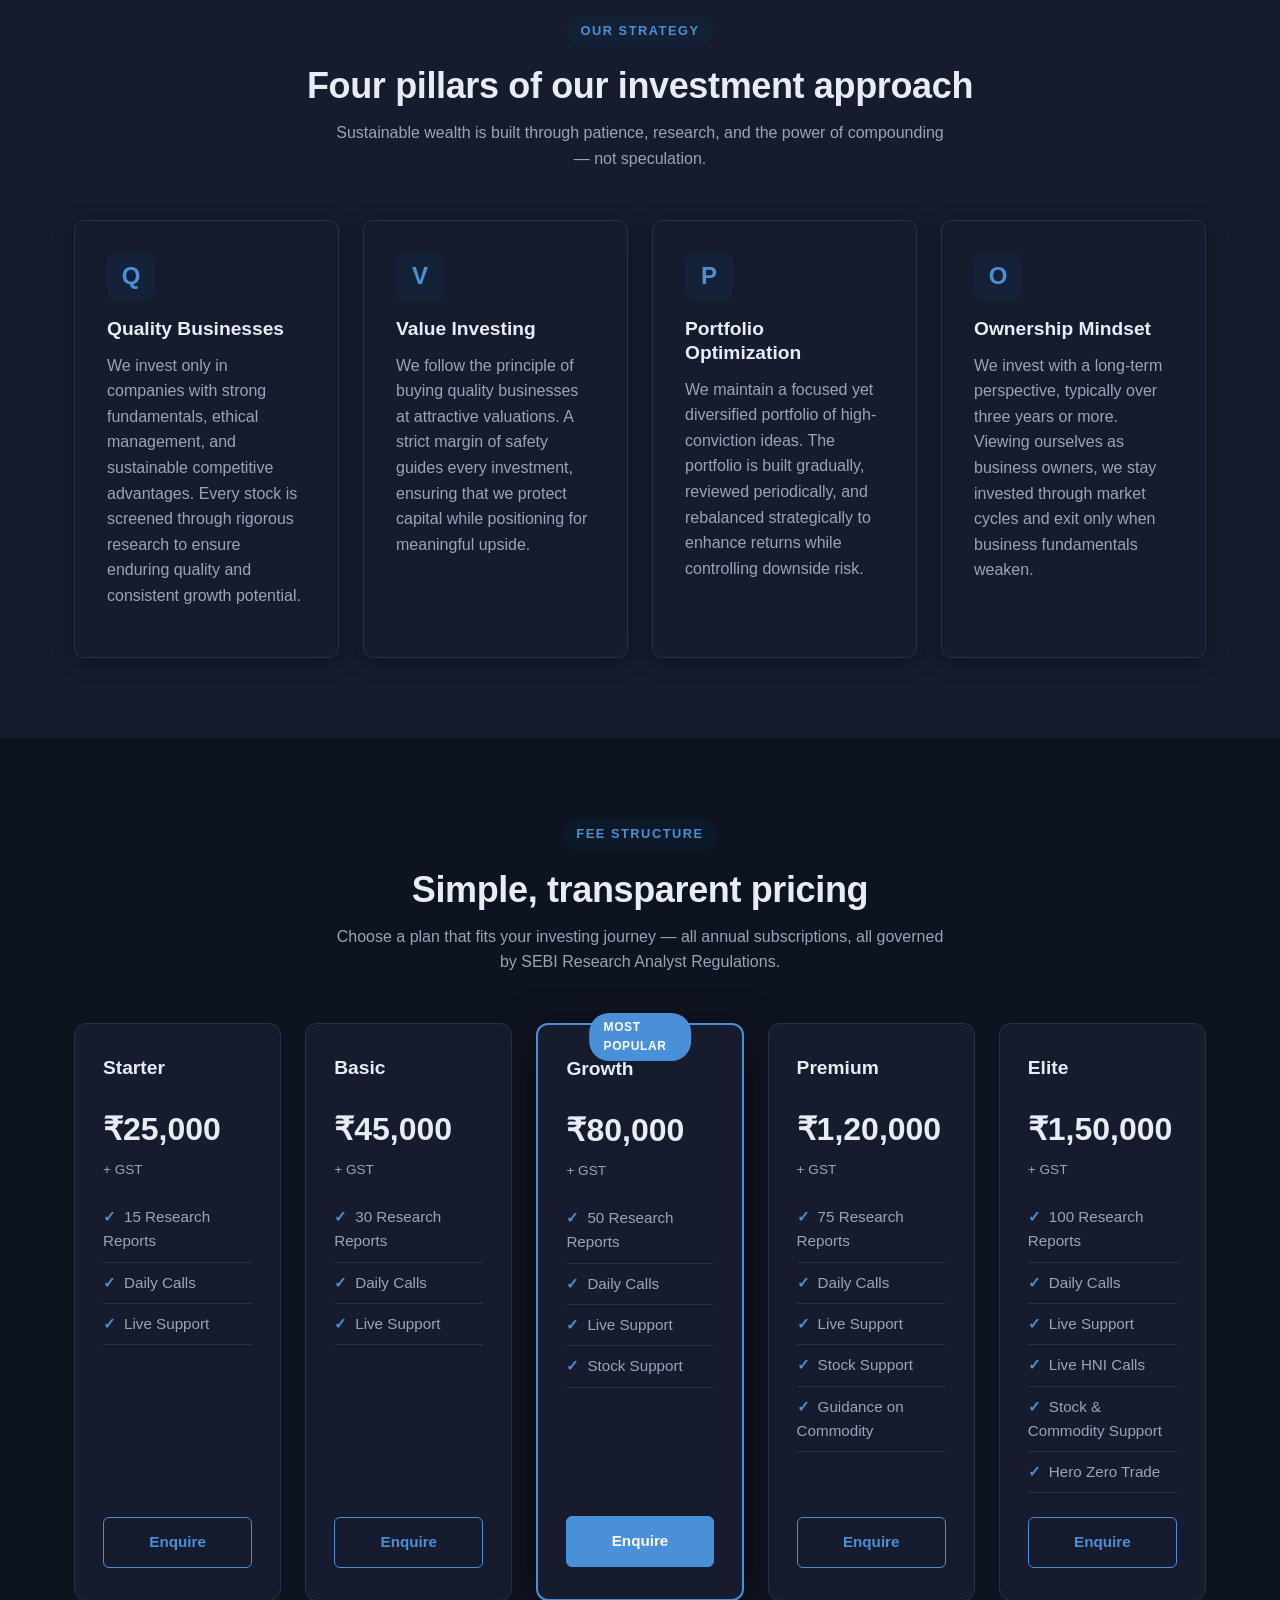
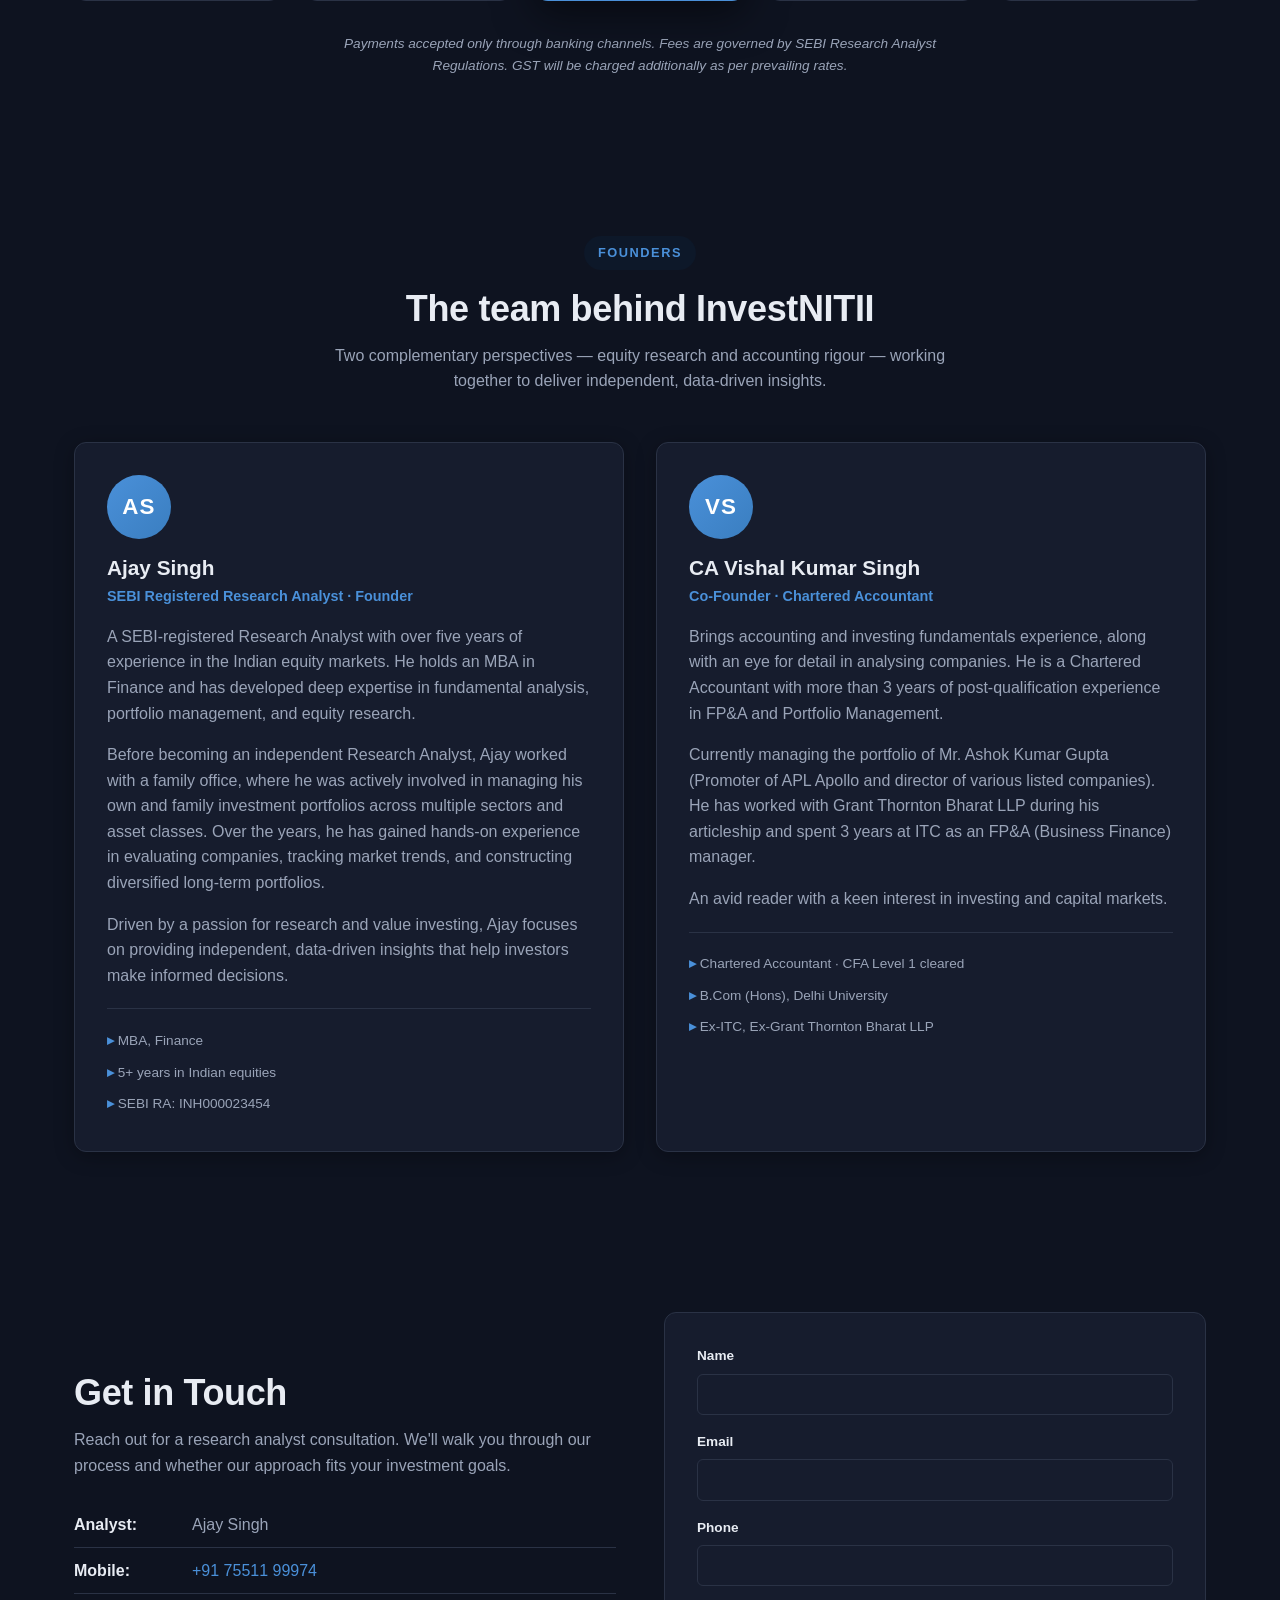
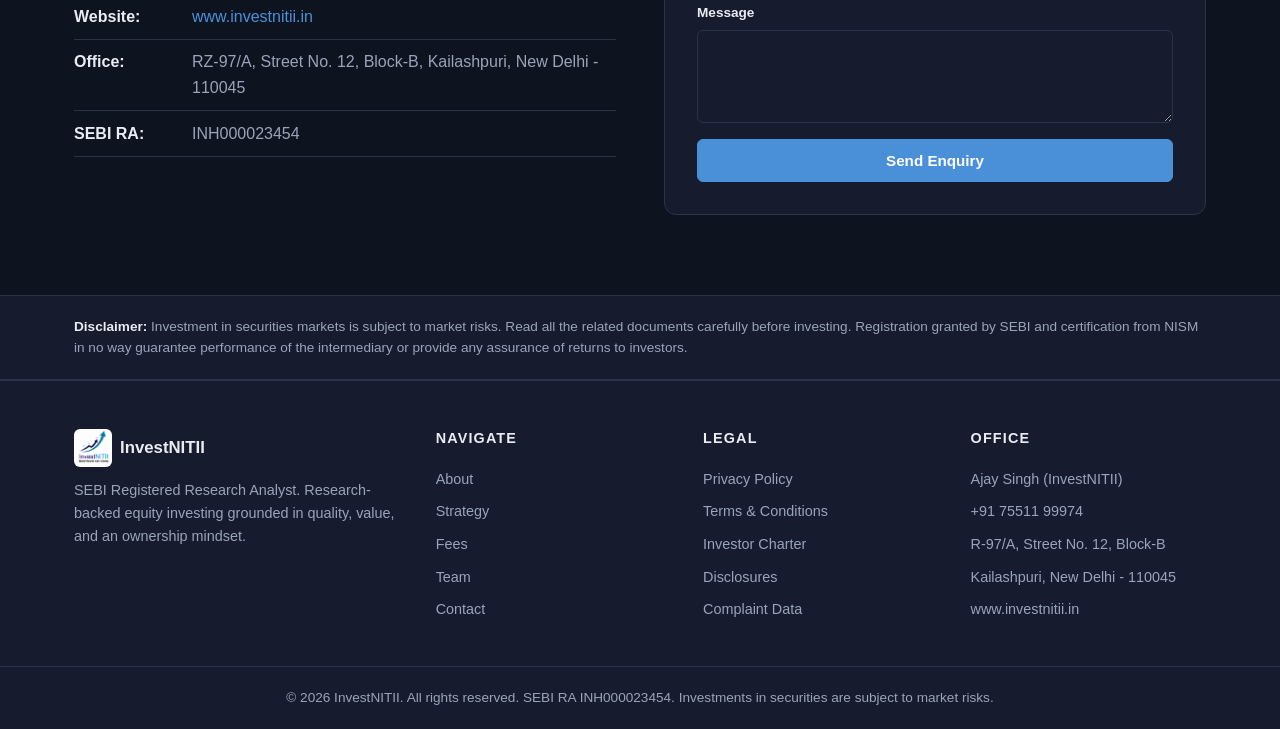
==== commit 86238b08: "added SEO optimize" ====
--- a/index.html
+++ b/index.html
@@ -3,15 +3,149 @@
 <head>
   <meta charset="UTF-8" />
   <meta name="viewport" content="width=device-width, initial-scale=1.0" />
-  <title>InvestNITII — SEBI Registered Research Analyst</title>
+
+  <!-- Primary SEO -->
+  <title>InvestNITII — SEBI Registered Research Analyst (INH000023454)</title>
+  <meta name="description" content="InvestNITII — SEBI Registered Research Analyst (INH000023454). Research-backed equity investing built on quality, value, and a long-term ownership mindset." />
+  <meta name="keywords" content="SEBI registered research analyst Delhi, equity research advisory India, value investing research India, stock research subscription, long term stock recommendations India, research analyst INH000023454" />
+  <meta name="author" content="InvestNITII (Ajay Singh)" />
+  <meta name="robots" content="index, follow, max-image-preview:large" />
+  <meta name="theme-color" content="#0e0f12" />
+  <link rel="canonical" href="https://www.investnitii.in/" />
+
+  <!-- Favicons / icons -->
+  <link rel="icon" type="image/png" href="assets/InvestNITII.png" />
+  <link rel="apple-touch-icon" href="assets/InvestNITII.png" />
+
+  <!-- Open Graph (Facebook, WhatsApp, LinkedIn) -->
+  <meta property="og:type" content="website" />
+  <meta property="og:site_name" content="InvestNITII" />
+  <meta property="og:title" content="InvestNITII — SEBI Registered Research Analyst (INH000023454)" />
+  <meta property="og:description" content="Research-backed equity investing built on quality, value, and a long-term ownership mindset. SEBI Registered Research Analyst INH000023454." />
+  <meta property="og:url" content="https://www.investnitii.in/" />
+  <meta property="og:image" content="https://www.investnitii.in/assets/InvestNITII.png" />
+  <meta property="og:image:width" content="1254" />
+  <meta property="og:image:height" content="1254" />
+  <meta property="og:image:alt" content="InvestNITII — SEBI Registered Research Analyst" />
+  <meta property="og:locale" content="en_IN" />
+
+  <!-- Twitter / X Card -->
+  <meta name="twitter:card" content="summary_large_image" />
+  <meta name="twitter:title" content="InvestNITII — SEBI Registered Research Analyst (INH000023454)" />
+  <meta name="twitter:description" content="Research-backed equity investing built on quality, value, and a long-term ownership mindset." />
+  <meta name="twitter:image" content="https://www.investnitii.in/assets/InvestNITII.png" />
+
+  <!-- Google Search Console verification — paste your code between the quotes when ready -->
+  <!-- <meta name="google-site-verification" content="PASTE_VERIFICATION_CODE_HERE" /> -->
+
   <link rel="stylesheet" href="css/styles.css" />
+
+  <!-- Structured data: FinancialService + founders -->
+  <script type="application/ld+json">
+  {
+    "@context": "https://schema.org",
+    "@graph": [
+      {
+        "@type": "FinancialService",
+        "@id": "https://www.investnitii.in/#organization",
+        "name": "InvestNITII",
+        "alternateName": "InvestNITII — Ajay Singh, SEBI Registered Research Analyst",
+        "url": "https://www.investnitii.in/",
+        "logo": "https://www.investnitii.in/assets/InvestNITII.png",
+        "image": "https://www.investnitii.in/assets/InvestNITII.png",
+        "description": "SEBI Registered Research Analyst (INH000023454) offering research-backed equity investing built on quality, value, and a long-term ownership mindset.",
+        "telephone": "+91-75511-99974",
+        "email": "ajaysingh.stock@gmail.com",
+        "priceRange": "₹₹₹",
+        "currenciesAccepted": "INR",
+        "taxID": "07HHAPS2539L1ZV",
+        "address": {
+          "@type": "PostalAddress",
+          "streetAddress": "R-97/A, Street No. 12, Block-B, Kailashpuri",
+          "addressLocality": "New Delhi",
+          "addressRegion": "Delhi",
+          "postalCode": "110045",
+          "addressCountry": "IN"
+        },
+        "areaServed": {
+          "@type": "Country",
+          "name": "India"
+        },
+        "openingHoursSpecification": {
+          "@type": "OpeningHoursSpecification",
+          "dayOfWeek": ["Monday", "Tuesday", "Wednesday", "Thursday", "Friday", "Saturday"],
+          "opens": "10:00",
+          "closes": "18:00"
+        },
+        "sameAs": [
+          "https://www.instagram.com/investnitii.in"
+        ],
+        "founder": [
+          { "@id": "https://www.investnitii.in/#ajay-singh" },
+          { "@id": "https://www.investnitii.in/#vishal-kumar-singh" }
+        ],
+        "knowsAbout": [
+          "Equity research",
+          "Value investing",
+          "Fundamental analysis",
+          "Portfolio management",
+          "Long-term stock investing"
+        ],
+        "identifier": {
+          "@type": "PropertyValue",
+          "propertyID": "SEBI Research Analyst Registration",
+          "value": "INH000023454"
+        }
+      },
+      {
+        "@type": "Person",
+        "@id": "https://www.investnitii.in/#ajay-singh",
+        "name": "Ajay Singh",
+        "jobTitle": "SEBI Registered Research Analyst · Founder",
+        "worksFor": { "@id": "https://www.investnitii.in/#organization" },
+        "alumniOf": "MBA, Finance",
+        "knowsAbout": ["Fundamental analysis", "Portfolio management", "Equity research", "Value investing"],
+        "description": "SEBI-registered Research Analyst with 5+ years of experience in Indian equity markets, specialising in fundamental analysis, portfolio management and equity research."
+      },
+      {
+        "@type": "Person",
+        "@id": "https://www.investnitii.in/#vishal-kumar-singh",
+        "name": "CA Vishal Kumar Singh",
+        "jobTitle": "Co-Founder · Chartered Accountant",
+        "worksFor": { "@id": "https://www.investnitii.in/#organization" },
+        "alumniOf": "B.Com (Hons), Delhi University",
+        "hasCredential": ["Chartered Accountant", "CFA Level 1"],
+        "description": "Chartered Accountant with 3+ years of post-qualification experience in FP&A and portfolio management; ex-ITC, ex-Grant Thornton Bharat LLP."
+      },
+      {
+        "@type": "WebSite",
+        "@id": "https://www.investnitii.in/#website",
+        "url": "https://www.investnitii.in/",
+        "name": "InvestNITII",
+        "publisher": { "@id": "https://www.investnitii.in/#organization" },
+        "inLanguage": "en-IN"
+      }
+    ]
+  }
+  </script>
+
+  <!-- Google Analytics (GA4) — paste your Measurement ID (G-XXXXXXX) to activate -->
+  <!--
+  <script async src="https://www.googletagmanager.com/gtag/js?id=G-XXXXXXX"></script>
+  <script>
+    window.dataLayer = window.dataLayer || [];
+    function gtag(){dataLayer.push(arguments);}
+    gtag('js', new Date());
+    gtag('config', 'G-XXXXXXX');
+  </script>
+  -->
 </head>
 <body class="dark">
   <!-- Header / Navigation -->
   <header class="site-header">
     <div class="container nav-wrap">
       <a href="#" class="brand">
-        <span class="brand-mark">IN</span>
+        <img src="assets/InvestNITII.png" alt="InvestNITII logo" class="brand-mark" width="38" height="38" />
         <span class="brand-text">InvestNITII</span>
       </a>
       <nav class="main-nav" aria-label="Main">
@@ -376,7 +510,7 @@
     <div class="container footer-grid">
       <div>
         <div class="brand">
-          <span class="brand-mark">IN</span>
+          <img src="assets/InvestNITII.png" alt="InvestNITII logo" class="brand-mark" width="38" height="38" />
           <span class="brand-text">InvestNITII</span>
         </div>
         <p class="footer-blurb">
--- a/css/styles.css
+++ b/css/styles.css
@@ -121,16 +121,11 @@
   font-weight: 700;
 }
 .brand-mark {
-  display: inline-flex;
-  align-items: center;
-  justify-content: center;
+  display: inline-block;
   width: 38px;
   height: 38px;
-  background: var(--primary);
-  color: #fff;
   border-radius: 6px;
-  font-size: 0.85rem;
-  letter-spacing: 0.05em;
+  object-fit: cover;
 }
 .brand-text { color: var(--text); font-size: 1.05rem; }
 
@@ -370,6 +365,11 @@
 }
 .pricing.pricing-single .plan.featured { transform: none; }
 .pricing.pricing-single .plan.featured:hover { transform: translateY(-4px); }
+.pricing.pricing-five {
+  grid-template-columns: repeat(5, 1fr);
+}
+.pricing.pricing-five .plan.featured { transform: none; }
+.pricing.pricing-five .plan.featured:hover { transform: translateY(-4px); }
 .fee-note {
   max-width: 620px;
   margin: 2rem auto 0;
@@ -417,9 +417,11 @@
   margin: 0.75rem 0 0.25rem;
 }
 .price span {
+  display: block;
   font-size: 0.85rem;
   font-weight: 500;
   color: var(--text-muted);
+  margin-top: 0.25rem;
 }
 .plan-meta {
   font-size: 0.85rem;
@@ -427,10 +429,11 @@
   margin-bottom: 1.25rem;
   font-weight: 500;
 }
-.plan ul {
+.plan ul,
+.plan-features {
   list-style: none;
   padding: 0;
-  margin: 0 0 1.5rem;
+  margin: 0.75rem 0 1.5rem;
   flex: 1;
 }
 .plan li {
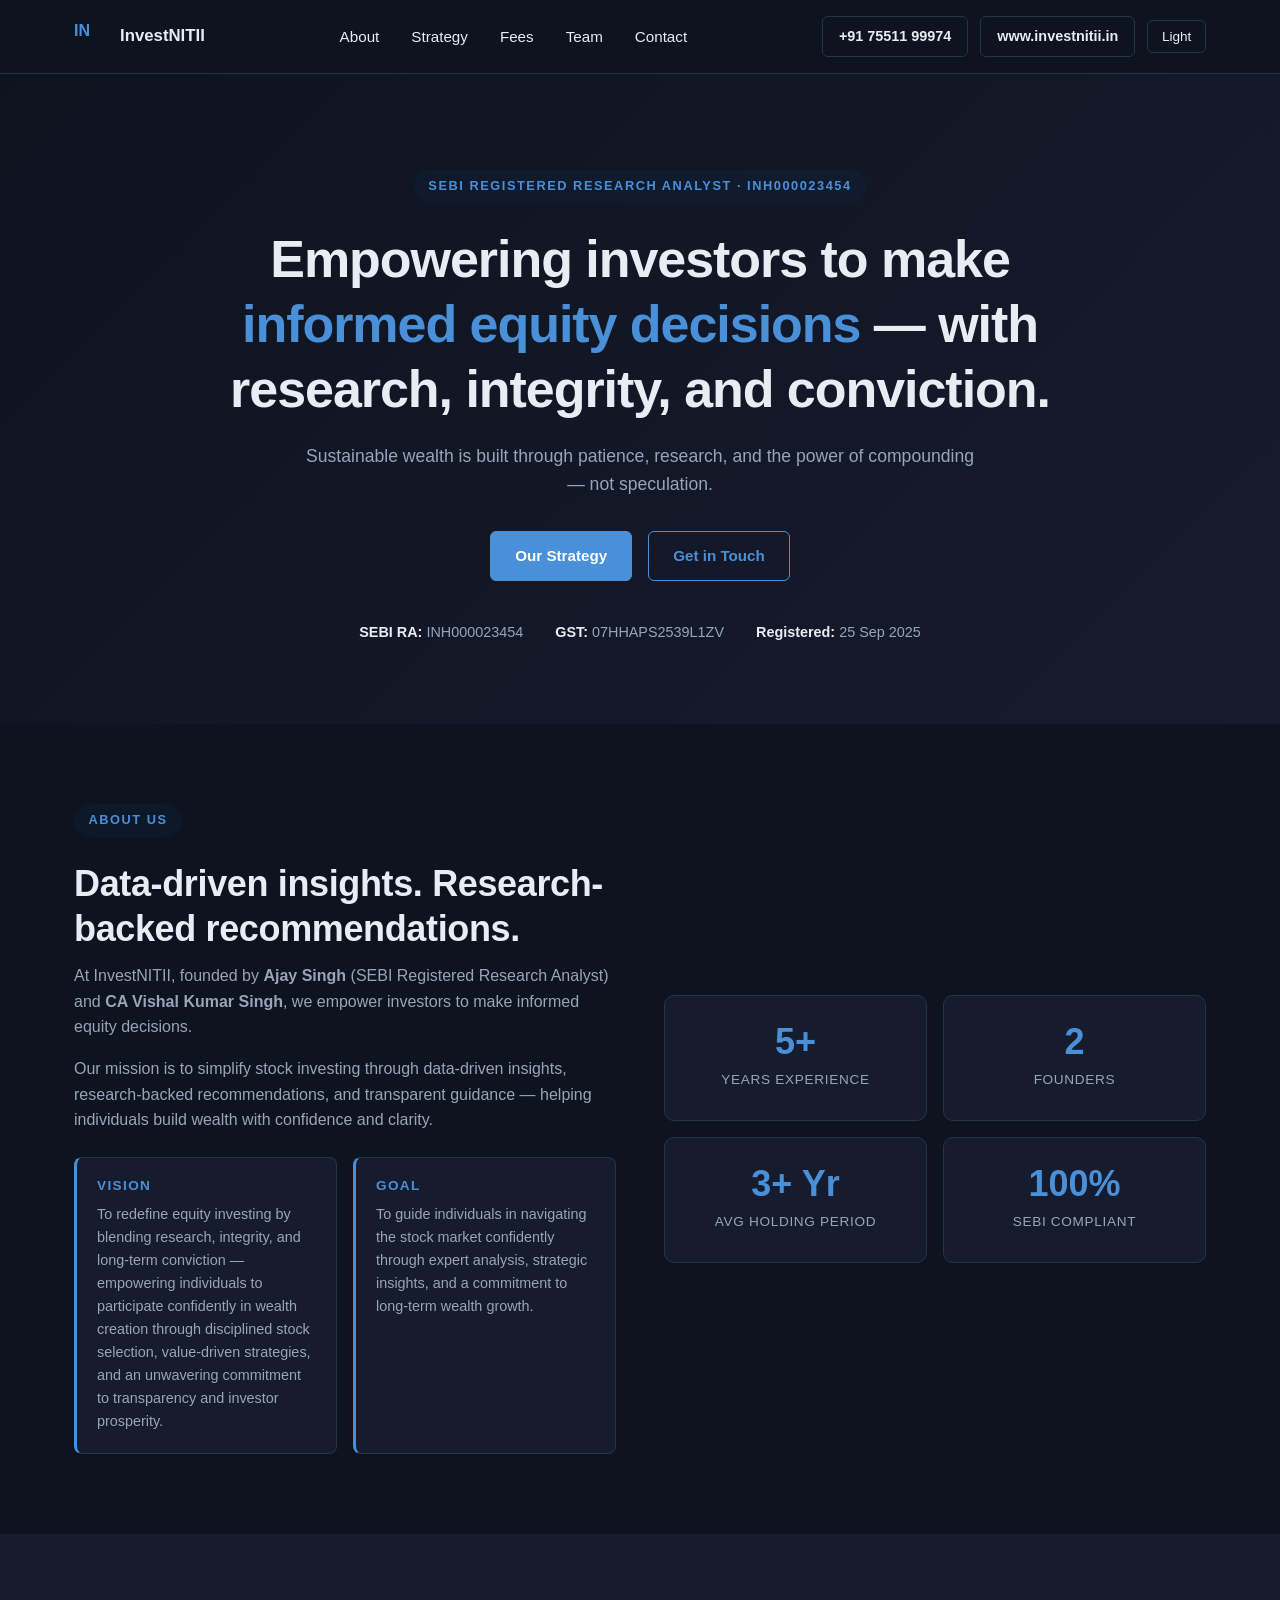
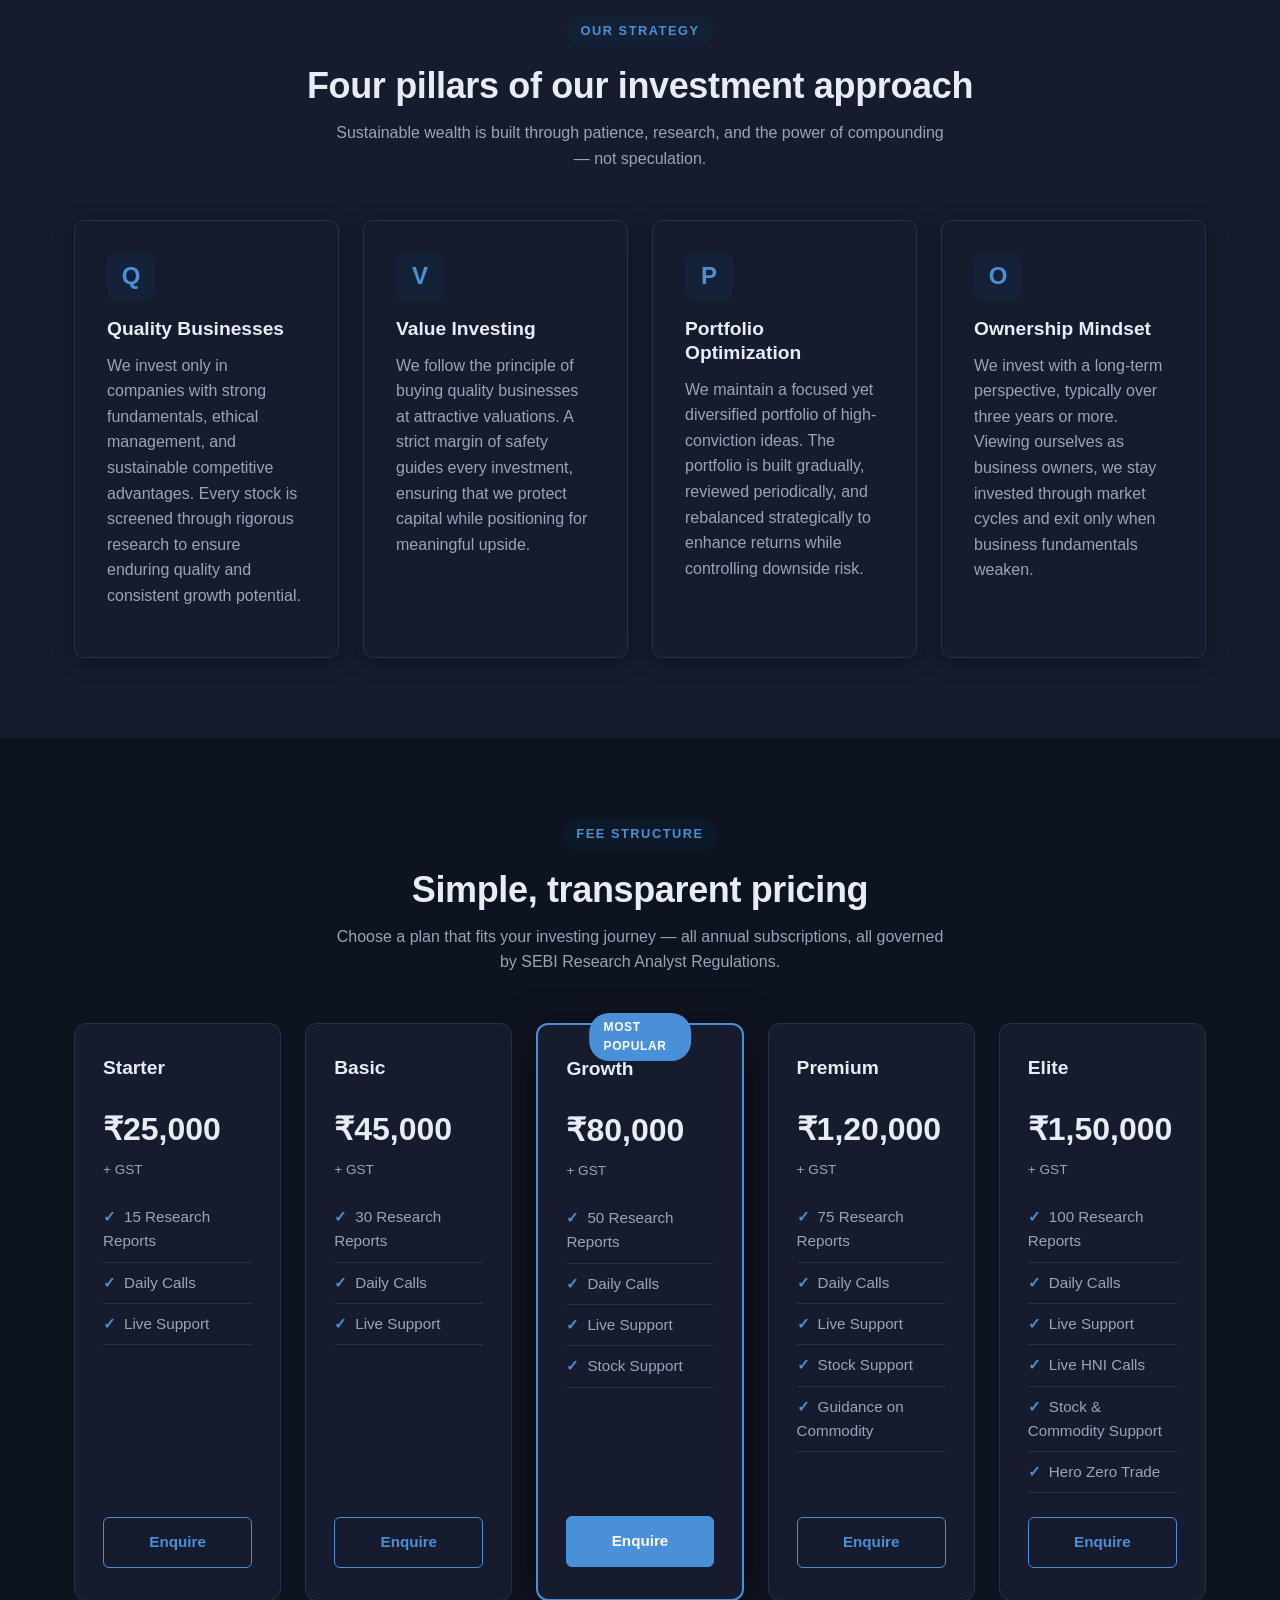
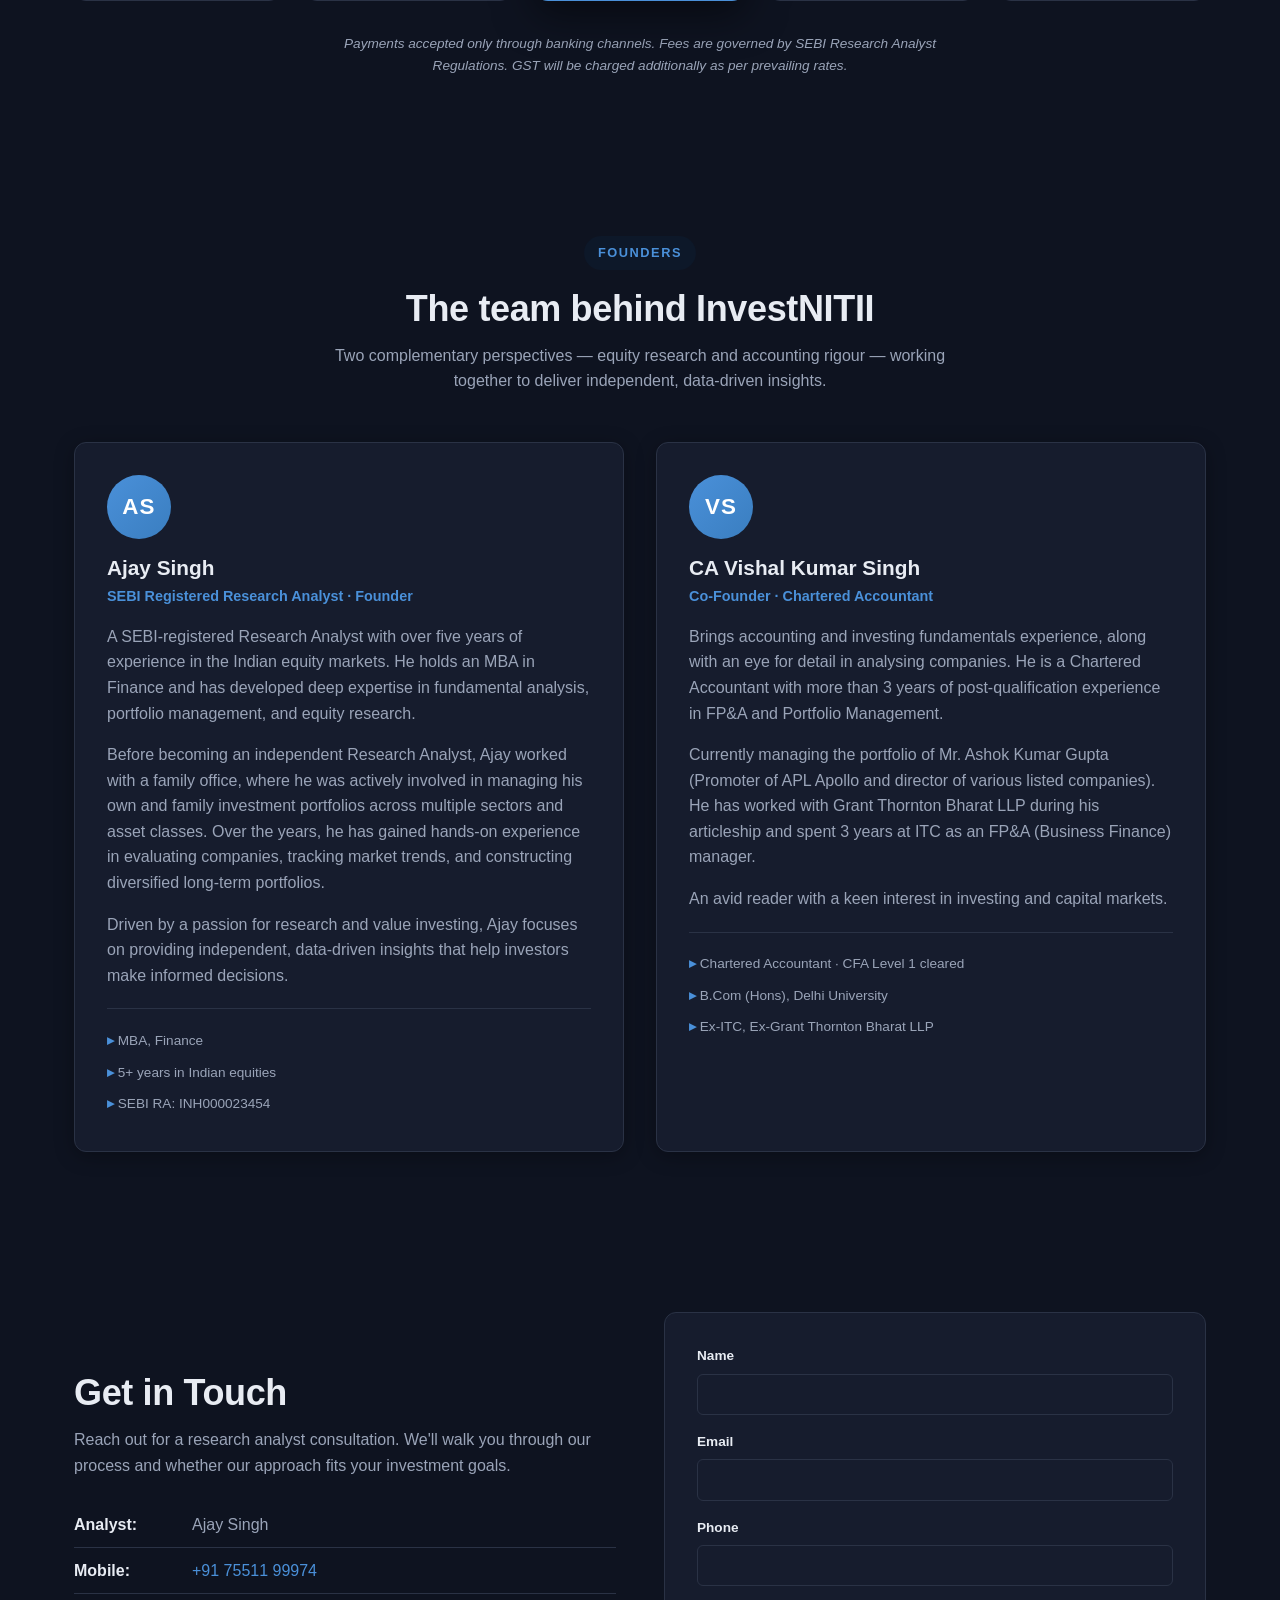
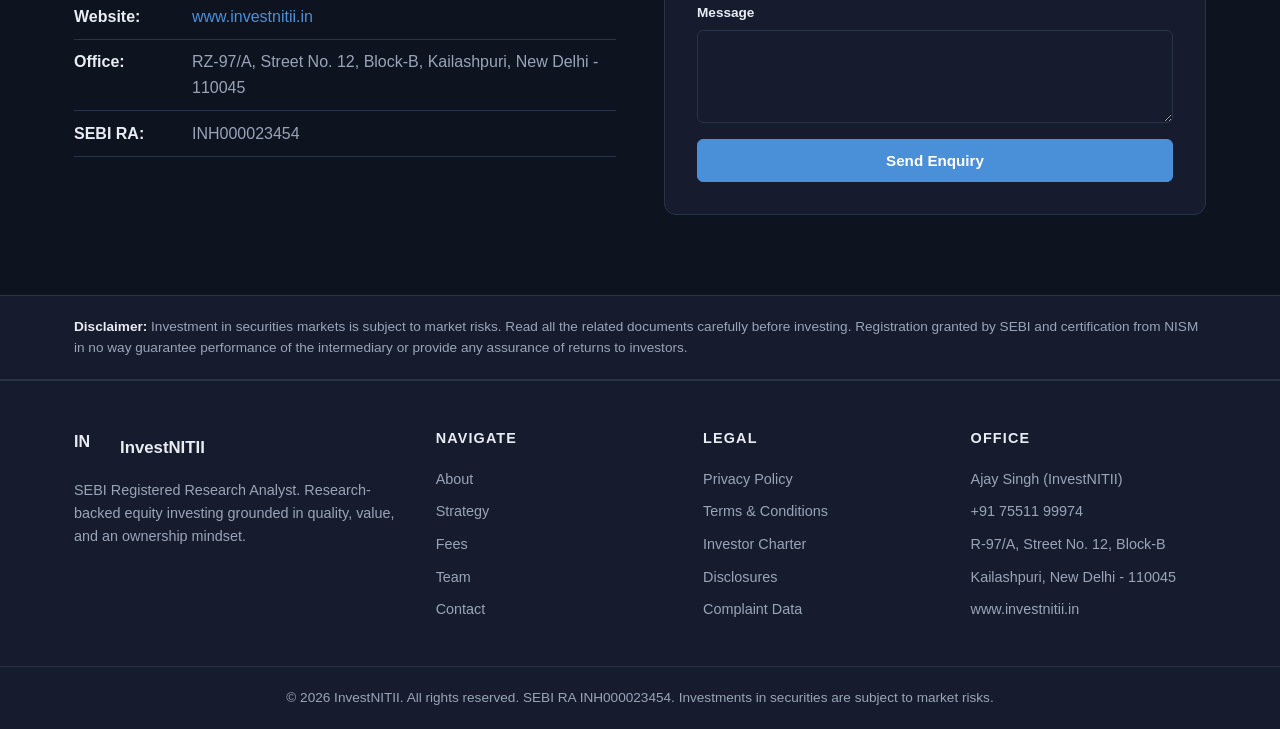
==== commit 3ac9f00d: "Add files via upload" ====
--- a/index.html
+++ b/index.html
@@ -3,149 +3,21 @@
 <head>
   <meta charset="UTF-8" />
   <meta name="viewport" content="width=device-width, initial-scale=1.0" />
-
-  <!-- Primary SEO -->
-  <title>InvestNITII — SEBI Registered Research Analyst (INH000023454)</title>
-  <meta name="description" content="InvestNITII — SEBI Registered Research Analyst (INH000023454). Research-backed equity investing built on quality, value, and a long-term ownership mindset." />
-  <meta name="keywords" content="SEBI registered research analyst Delhi, equity research advisory India, value investing research India, stock research subscription, long term stock recommendations India, research analyst INH000023454" />
-  <meta name="author" content="InvestNITII (Ajay Singh)" />
-  <meta name="robots" content="index, follow, max-image-preview:large" />
-  <meta name="theme-color" content="#0e0f12" />
-  <link rel="canonical" href="https://www.investnitii.in/" />
-
-  <!-- Favicons / icons -->
-  <link rel="icon" type="image/png" href="assets/InvestNITII.png" />
-  <link rel="apple-touch-icon" href="assets/InvestNITII.png" />
-
-  <!-- Open Graph (Facebook, WhatsApp, LinkedIn) -->
-  <meta property="og:type" content="website" />
-  <meta property="og:site_name" content="InvestNITII" />
-  <meta property="og:title" content="InvestNITII — SEBI Registered Research Analyst (INH000023454)" />
-  <meta property="og:description" content="Research-backed equity investing built on quality, value, and a long-term ownership mindset. SEBI Registered Research Analyst INH000023454." />
-  <meta property="og:url" content="https://www.investnitii.in/" />
-  <meta property="og:image" content="https://www.investnitii.in/assets/InvestNITII.png" />
-  <meta property="og:image:width" content="1254" />
-  <meta property="og:image:height" content="1254" />
-  <meta property="og:image:alt" content="InvestNITII — SEBI Registered Research Analyst" />
-  <meta property="og:locale" content="en_IN" />
-
-  <!-- Twitter / X Card -->
-  <meta name="twitter:card" content="summary_large_image" />
-  <meta name="twitter:title" content="InvestNITII — SEBI Registered Research Analyst (INH000023454)" />
-  <meta name="twitter:description" content="Research-backed equity investing built on quality, value, and a long-term ownership mindset." />
-  <meta name="twitter:image" content="https://www.investnitii.in/assets/InvestNITII.png" />
-
-  <!-- Google Search Console verification — paste your code between the quotes when ready -->
-  <!-- <meta name="google-site-verification" content="PASTE_VERIFICATION_CODE_HERE" /> -->
-
+  <title>InvestNITII — SEBI Registered Research Analyst</title>
   <link rel="stylesheet" href="css/styles.css" />
-
-  <!-- Structured data: FinancialService + founders -->
-  <script type="application/ld+json">
-  {
-    "@context": "https://schema.org",
-    "@graph": [
-      {
-        "@type": "FinancialService",
-        "@id": "https://www.investnitii.in/#organization",
-        "name": "InvestNITII",
-        "alternateName": "InvestNITII — Ajay Singh, SEBI Registered Research Analyst",
-        "url": "https://www.investnitii.in/",
-        "logo": "https://www.investnitii.in/assets/InvestNITII.png",
-        "image": "https://www.investnitii.in/assets/InvestNITII.png",
-        "description": "SEBI Registered Research Analyst (INH000023454) offering research-backed equity investing built on quality, value, and a long-term ownership mindset.",
-        "telephone": "+91-75511-99974",
-        "email": "ajaysingh.stock@gmail.com",
-        "priceRange": "₹₹₹",
-        "currenciesAccepted": "INR",
-        "taxID": "07HHAPS2539L1ZV",
-        "address": {
-          "@type": "PostalAddress",
-          "streetAddress": "R-97/A, Street No. 12, Block-B, Kailashpuri",
-          "addressLocality": "New Delhi",
-          "addressRegion": "Delhi",
-          "postalCode": "110045",
-          "addressCountry": "IN"
-        },
-        "areaServed": {
-          "@type": "Country",
-          "name": "India"
-        },
-        "openingHoursSpecification": {
-          "@type": "OpeningHoursSpecification",
-          "dayOfWeek": ["Monday", "Tuesday", "Wednesday", "Thursday", "Friday", "Saturday"],
-          "opens": "10:00",
-          "closes": "18:00"
-        },
-        "sameAs": [
-          "https://www.instagram.com/investnitii.in"
-        ],
-        "founder": [
-          { "@id": "https://www.investnitii.in/#ajay-singh" },
-          { "@id": "https://www.investnitii.in/#vishal-kumar-singh" }
-        ],
-        "knowsAbout": [
-          "Equity research",
-          "Value investing",
-          "Fundamental analysis",
-          "Portfolio management",
-          "Long-term stock investing"
-        ],
-        "identifier": {
-          "@type": "PropertyValue",
-          "propertyID": "SEBI Research Analyst Registration",
-          "value": "INH000023454"
-        }
-      },
-      {
-        "@type": "Person",
-        "@id": "https://www.investnitii.in/#ajay-singh",
-        "name": "Ajay Singh",
-        "jobTitle": "SEBI Registered Research Analyst · Founder",
-        "worksFor": { "@id": "https://www.investnitii.in/#organization" },
-        "alumniOf": "MBA, Finance",
-        "knowsAbout": ["Fundamental analysis", "Portfolio management", "Equity research", "Value investing"],
-        "description": "SEBI-registered Research Analyst with 5+ years of experience in Indian equity markets, specialising in fundamental analysis, portfolio management and equity research."
-      },
-      {
-        "@type": "Person",
-        "@id": "https://www.investnitii.in/#vishal-kumar-singh",
-        "name": "CA Vishal Kumar Singh",
-        "jobTitle": "Co-Founder · Chartered Accountant",
-        "worksFor": { "@id": "https://www.investnitii.in/#organization" },
-        "alumniOf": "B.Com (Hons), Delhi University",
-        "hasCredential": ["Chartered Accountant", "CFA Level 1"],
-        "description": "Chartered Accountant with 3+ years of post-qualification experience in FP&A and portfolio management; ex-ITC, ex-Grant Thornton Bharat LLP."
-      },
-      {
-        "@type": "WebSite",
-        "@id": "https://www.investnitii.in/#website",
-        "url": "https://www.investnitii.in/",
-        "name": "InvestNITII",
-        "publisher": { "@id": "https://www.investnitii.in/#organization" },
-        "inLanguage": "en-IN"
-      }
-    ]
-  }
-  </script>
-
-  <!-- Google Analytics (GA4) — paste your Measurement ID (G-XXXXXXX) to activate -->
-  <!--
-  <script async src="https://www.googletagmanager.com/gtag/js?id=G-XXXXXXX"></script>
-  <script>
-    window.dataLayer = window.dataLayer || [];
-    function gtag(){dataLayer.push(arguments);}
-    gtag('js', new Date());
-    gtag('config', 'G-XXXXXXX');
-  </script>
-  -->
+  <link rel="icon" type="image/x-icon" href="/favicon.ico" />
+  <link rel="icon" type="image/png" sizes="32x32" href="/favicon-32x32.png" />
+  <link rel="icon" type="image/png" sizes="16x16" href="/favicon-16x16.png" />
+  <link rel="apple-touch-icon" sizes="180x180" href="/apple-touch-icon.png" />
+  <link rel="icon" type="image/png" sizes="192x192" href="/android-chrome-192x192.png" />
+  <link rel="icon" type="image/png" sizes="512x512" href="/android-chrome-512x512.png" />
 </head>
 <body class="dark">
   <!-- Header / Navigation -->
   <header class="site-header">
     <div class="container nav-wrap">
       <a href="#" class="brand">
-        <img src="assets/InvestNITII.png" alt="InvestNITII logo" class="brand-mark" width="38" height="38" />
+        <span class="brand-mark">IN</span>
         <span class="brand-text">InvestNITII</span>
       </a>
       <nav class="main-nav" aria-label="Main">
@@ -510,7 +382,7 @@
     <div class="container footer-grid">
       <div>
         <div class="brand">
-          <img src="assets/InvestNITII.png" alt="InvestNITII logo" class="brand-mark" width="38" height="38" />
+          <span class="brand-mark">IN</span>
           <span class="brand-text">InvestNITII</span>
         </div>
         <p class="footer-blurb">
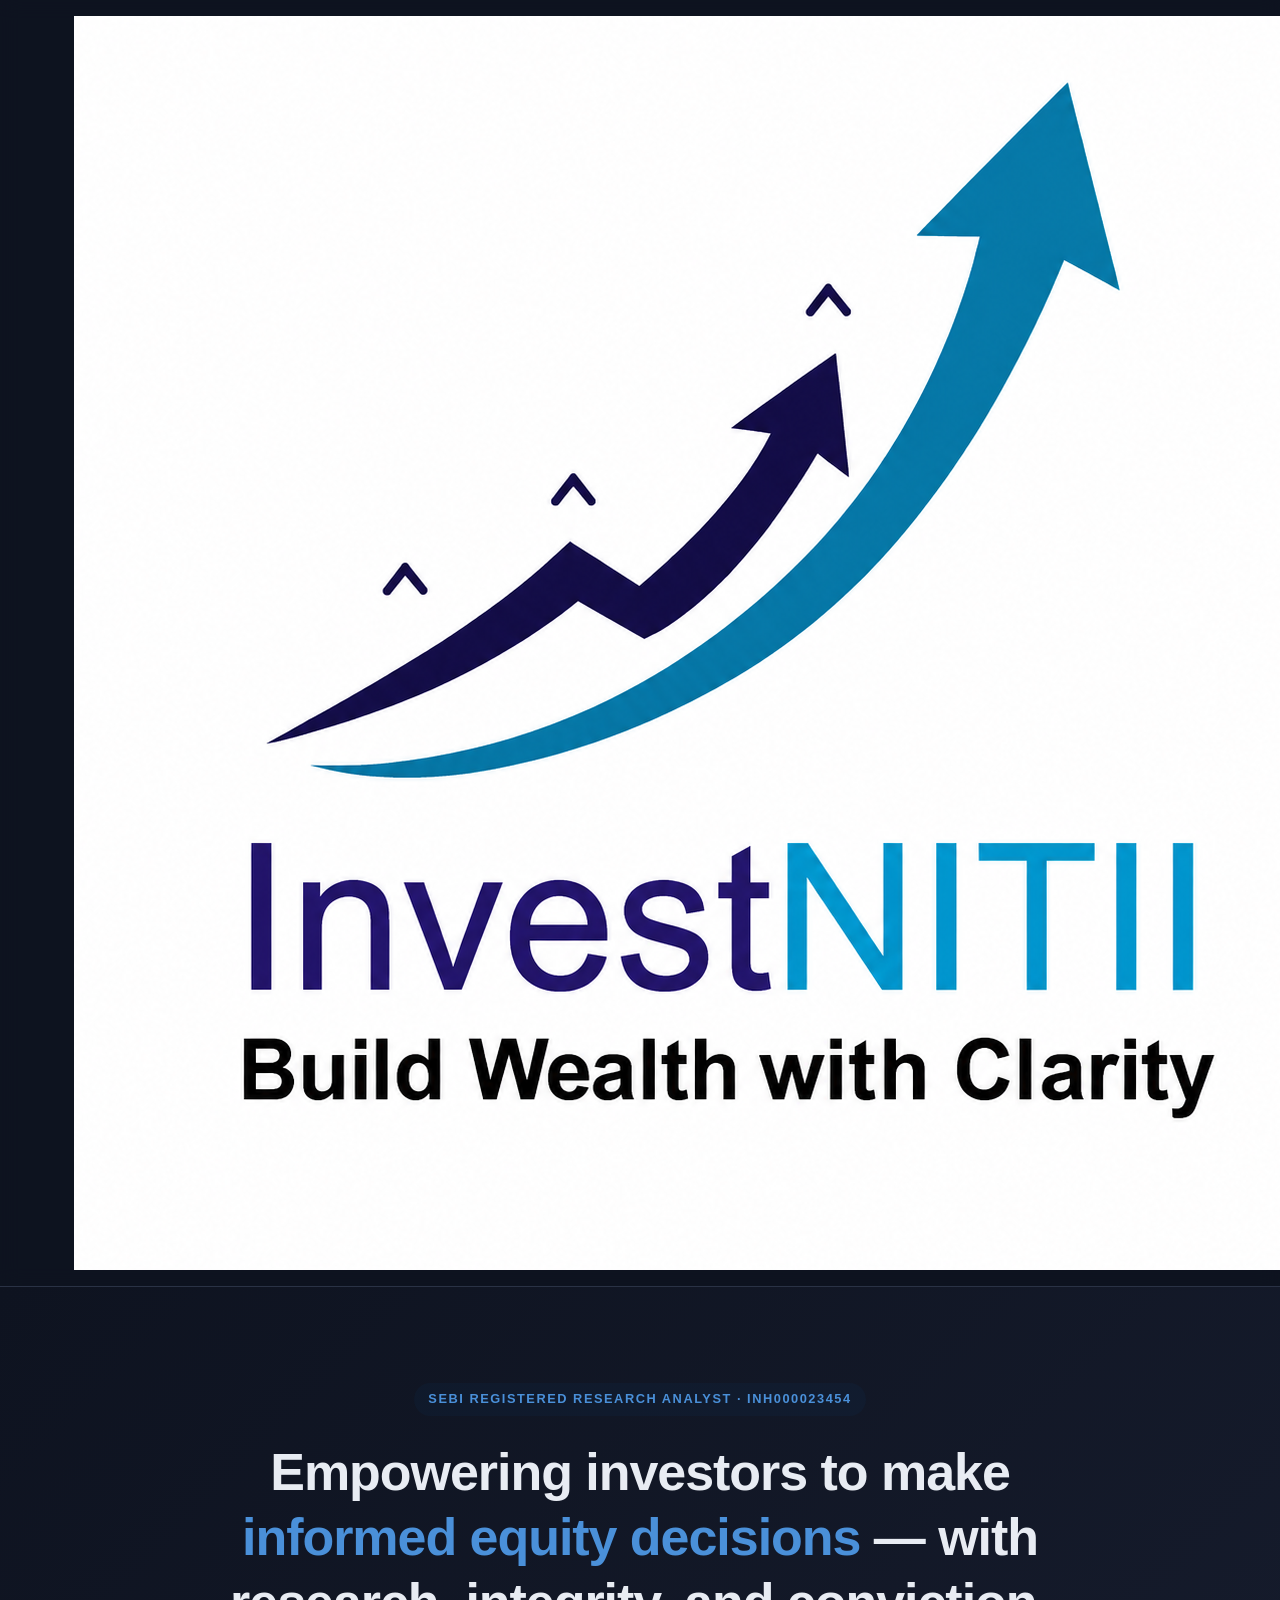
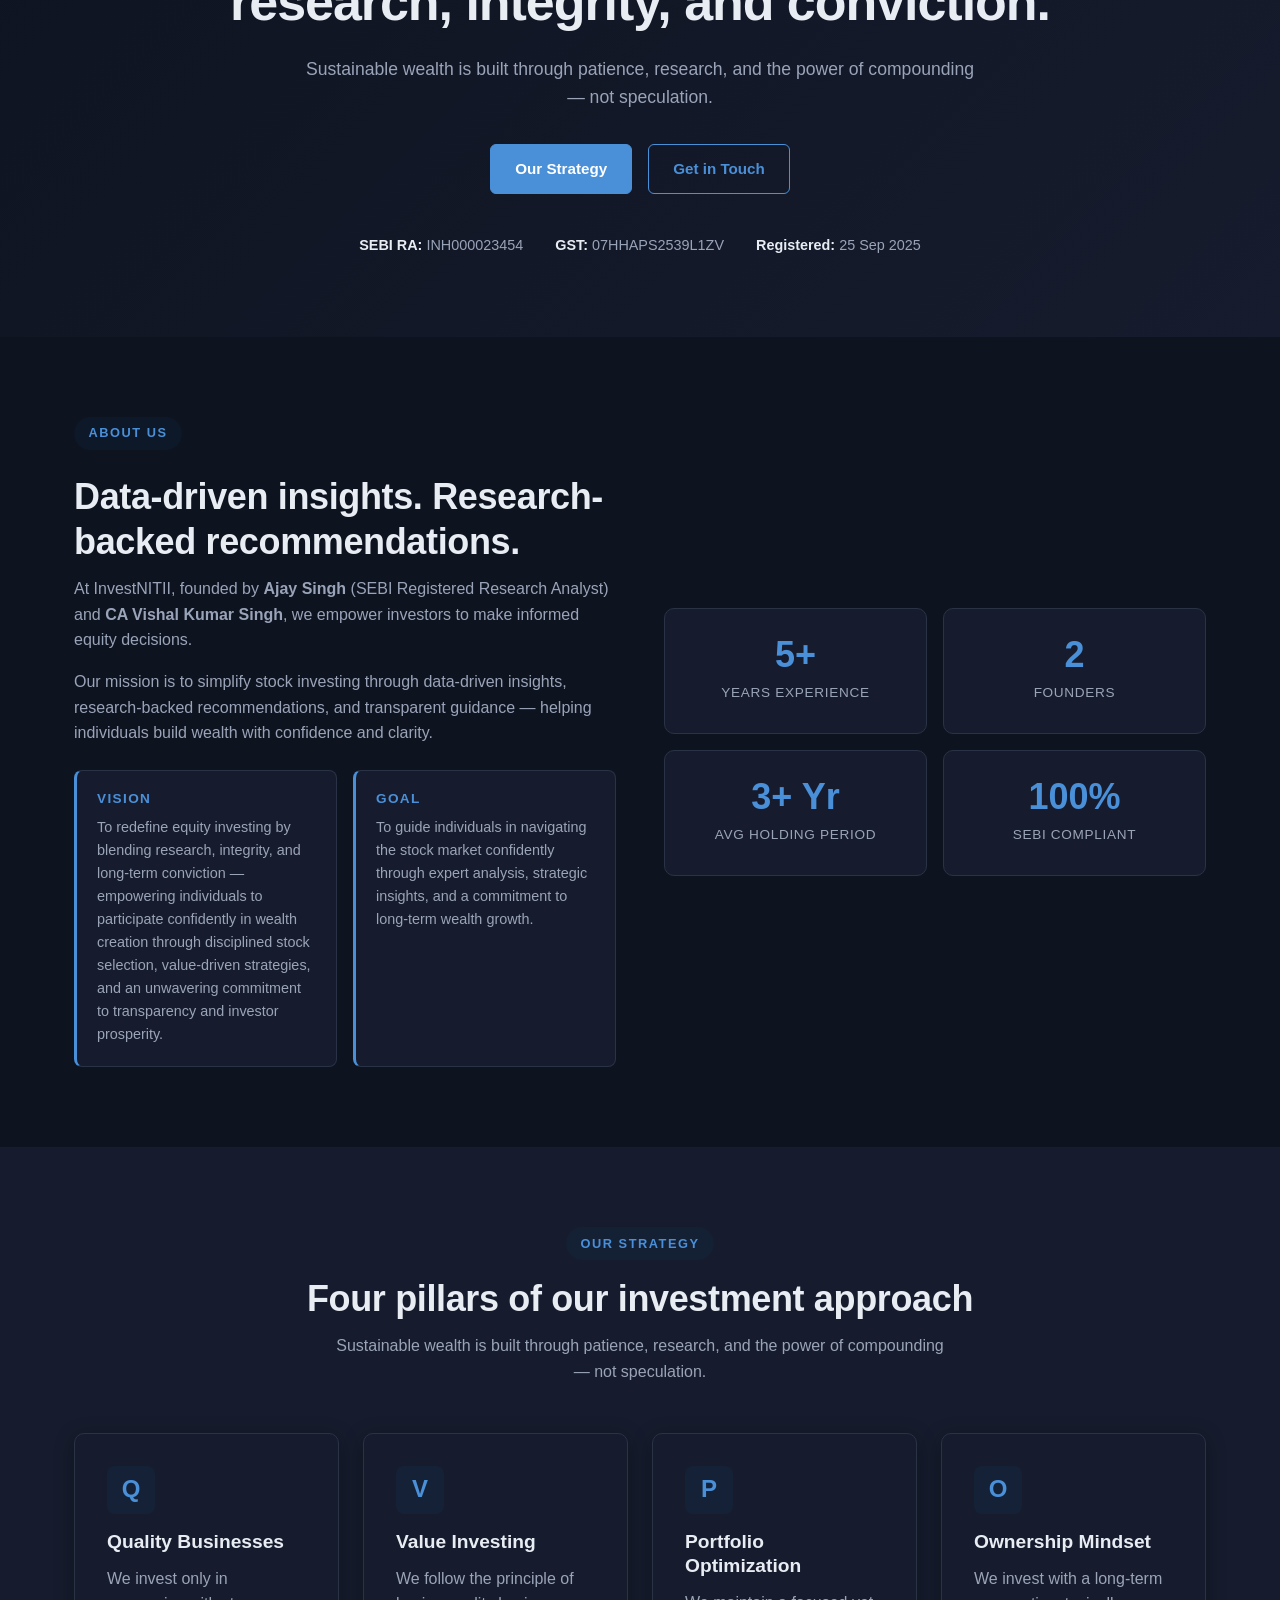
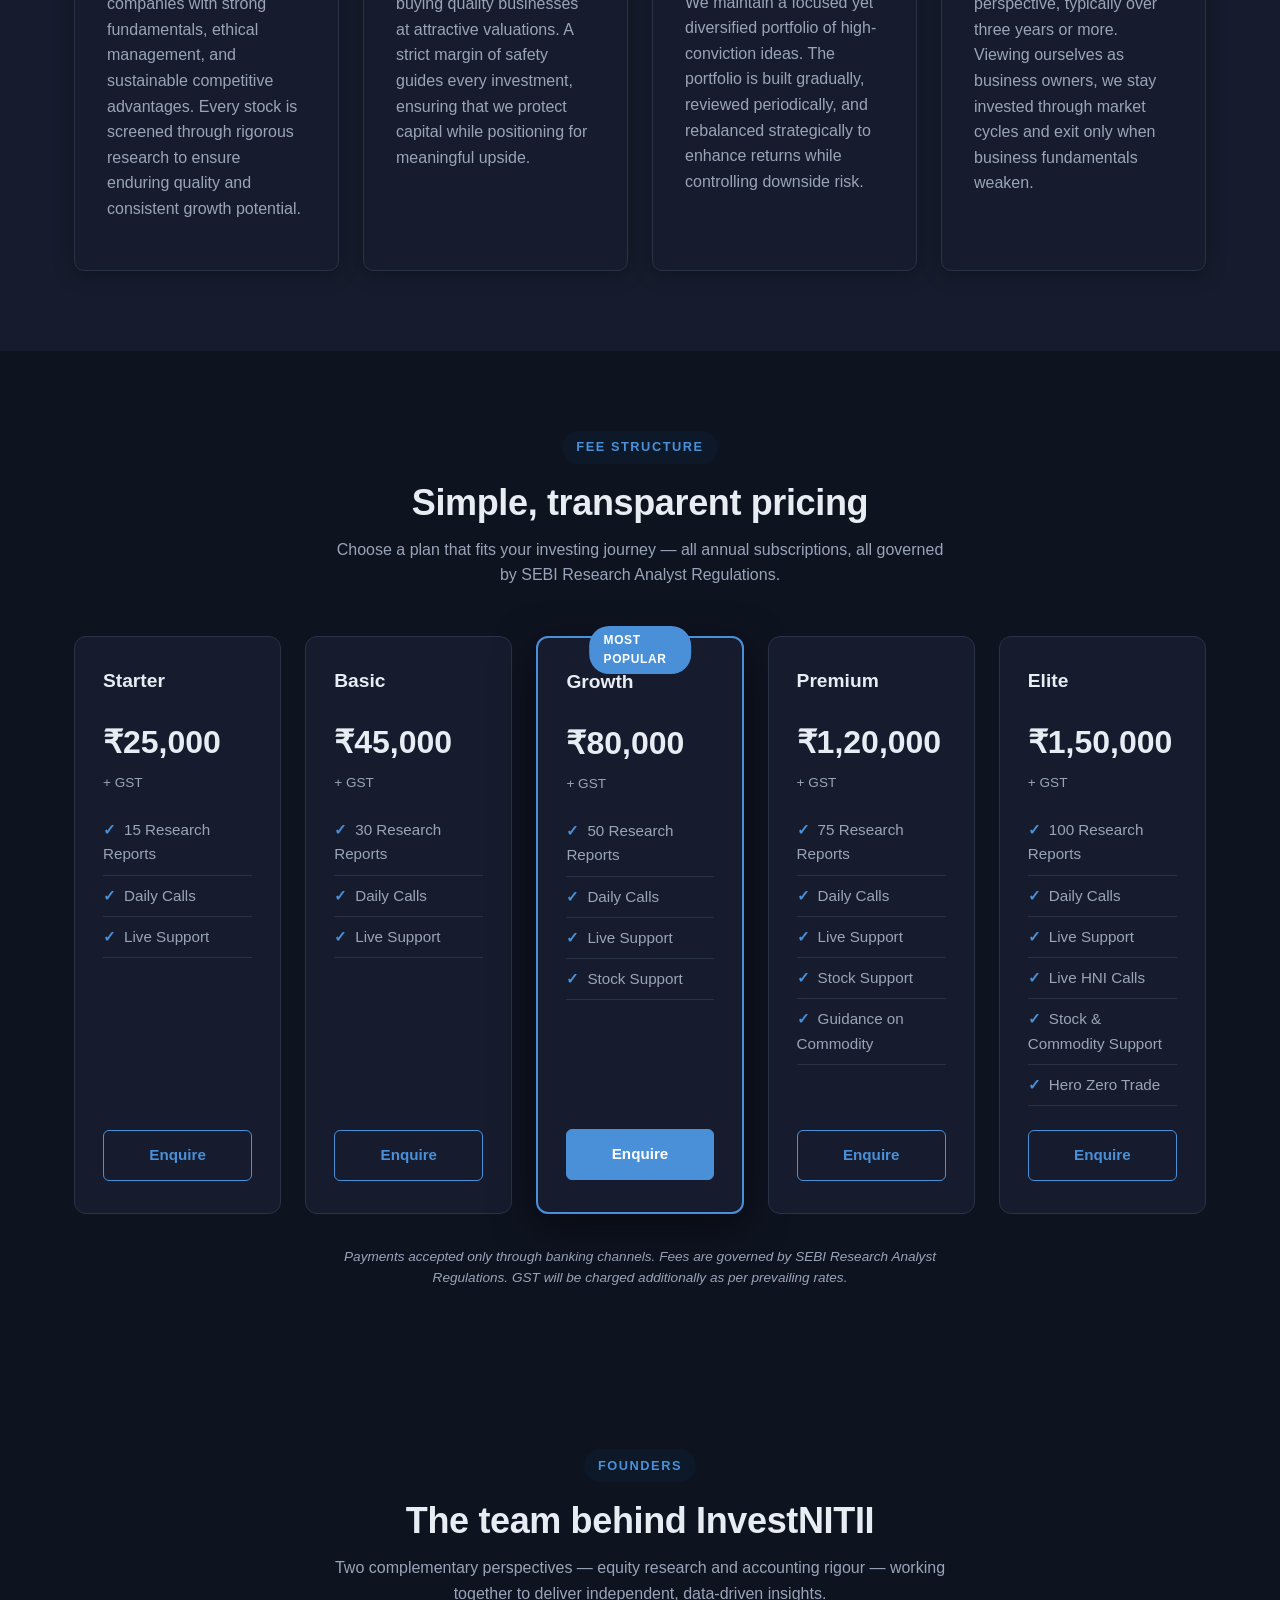
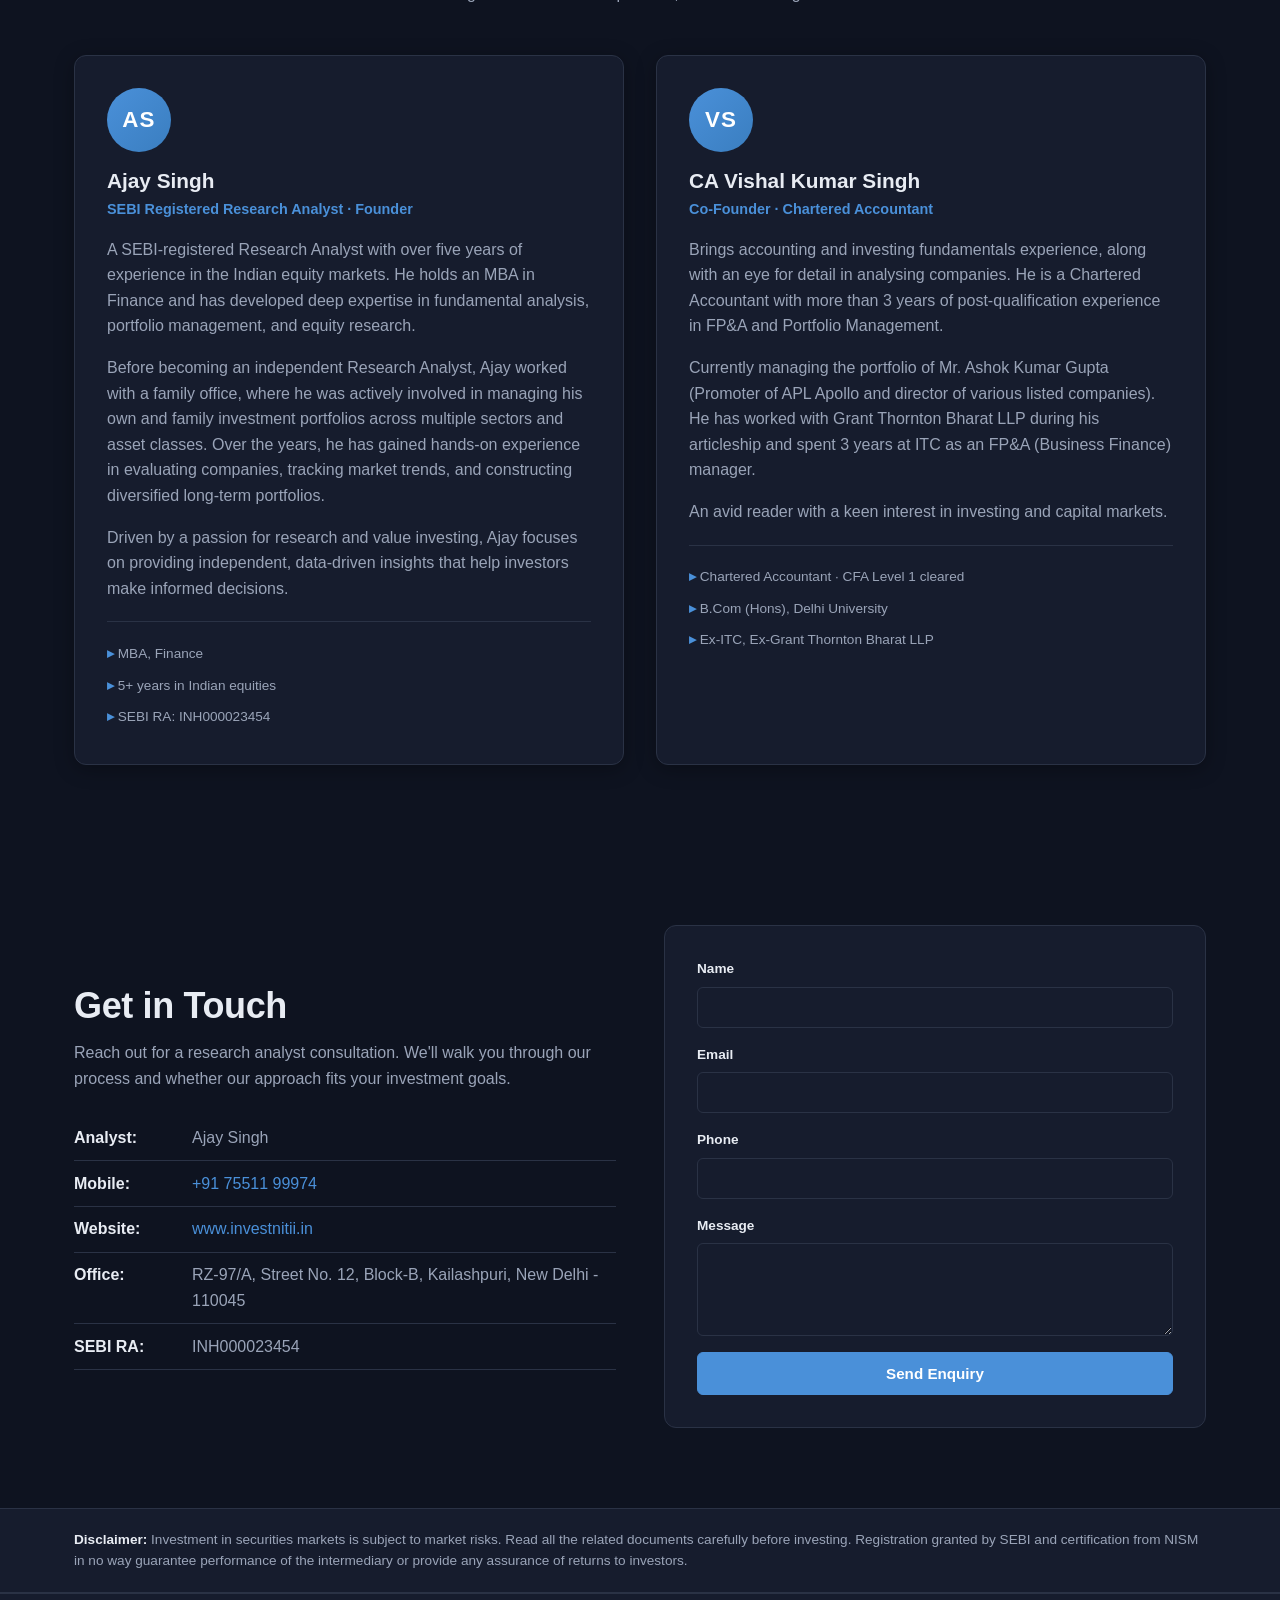
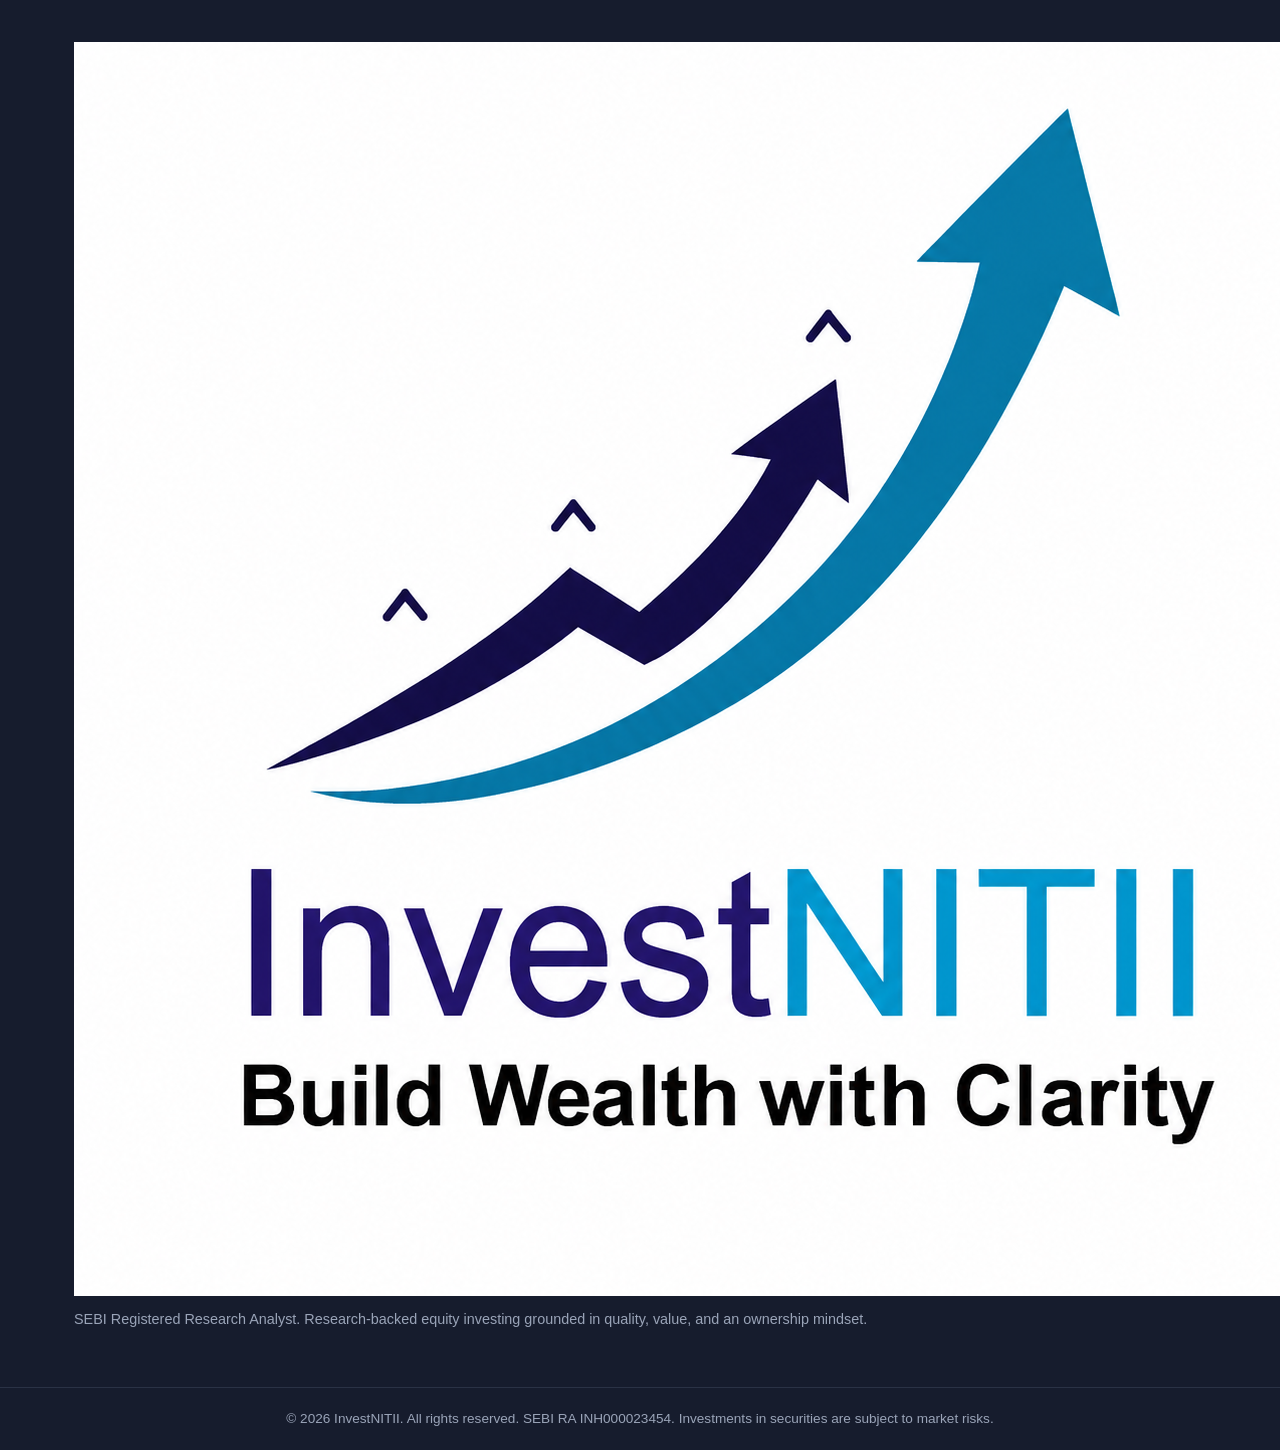
==== commit 3766280f: "Add files via upload" ====
--- a/index.html
+++ b/index.html
@@ -17,7 +17,7 @@
   <header class="site-header">
     <div class="container nav-wrap">
       <a href="#" class="brand">
-        <span class="brand-mark">IN</span>
+        <img src="/assets/InvestNITII.png" alt="InvestNITII Logo" class="brand-logo" />
         <span class="brand-text">InvestNITII</span>
       </a>
       <nav class="main-nav" aria-label="Main">
@@ -382,7 +382,7 @@
     <div class="container footer-grid">
       <div>
         <div class="brand">
-          <span class="brand-mark">IN</span>
+          <img src="/assets/InvestNITII.png" alt="InvestNITII Logo" class="brand-logo" />
           <span class="brand-text">InvestNITII</span>
         </div>
         <p class="footer-blurb">
--- a/css/styles.css
+++ b/css/styles.css
@@ -121,11 +121,16 @@
   font-weight: 700;
 }
 .brand-mark {
-  display: inline-block;
+  display: inline-flex;
+  align-items: center;
+  justify-content: center;
   width: 38px;
   height: 38px;
+  background: var(--primary);
+  color: #fff;
   border-radius: 6px;
-  object-fit: cover;
+  font-size: 0.85rem;
+  letter-spacing: 0.05em;
 }
 .brand-text { color: var(--text); font-size: 1.05rem; }
 
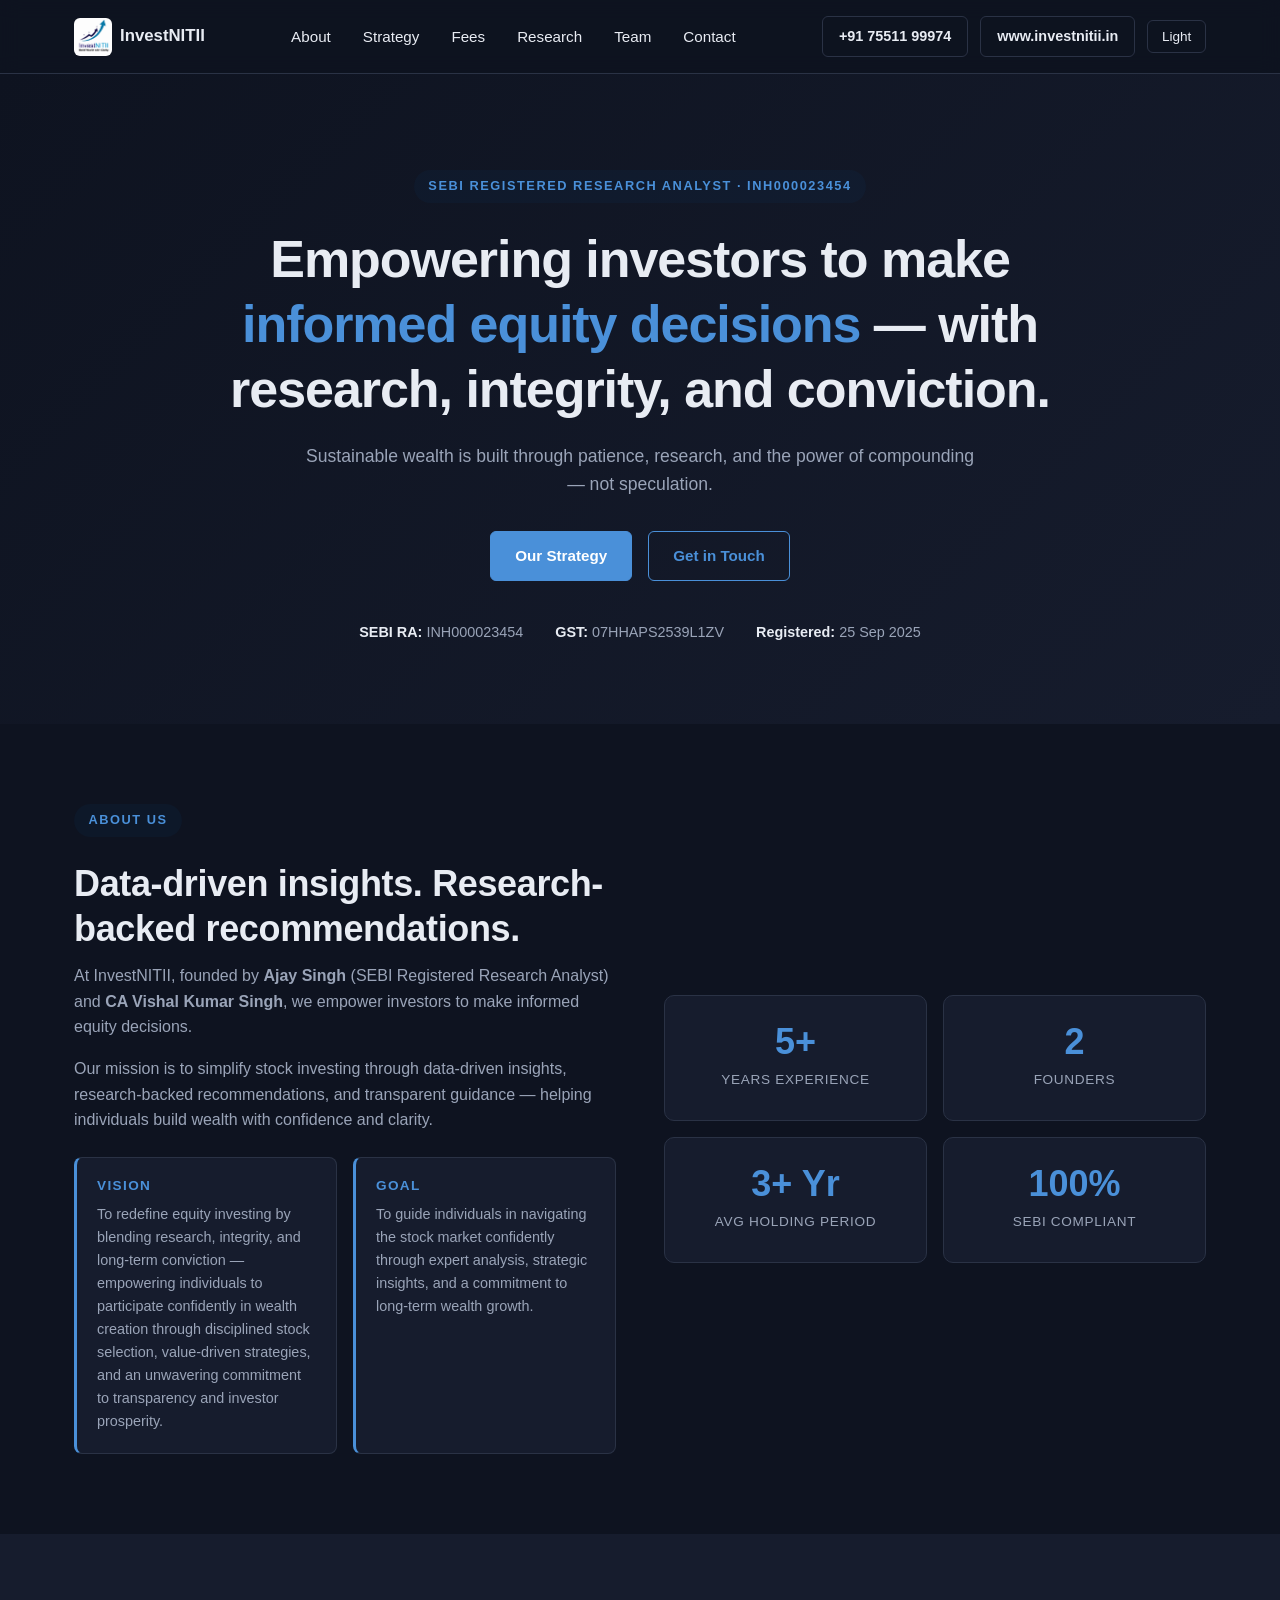
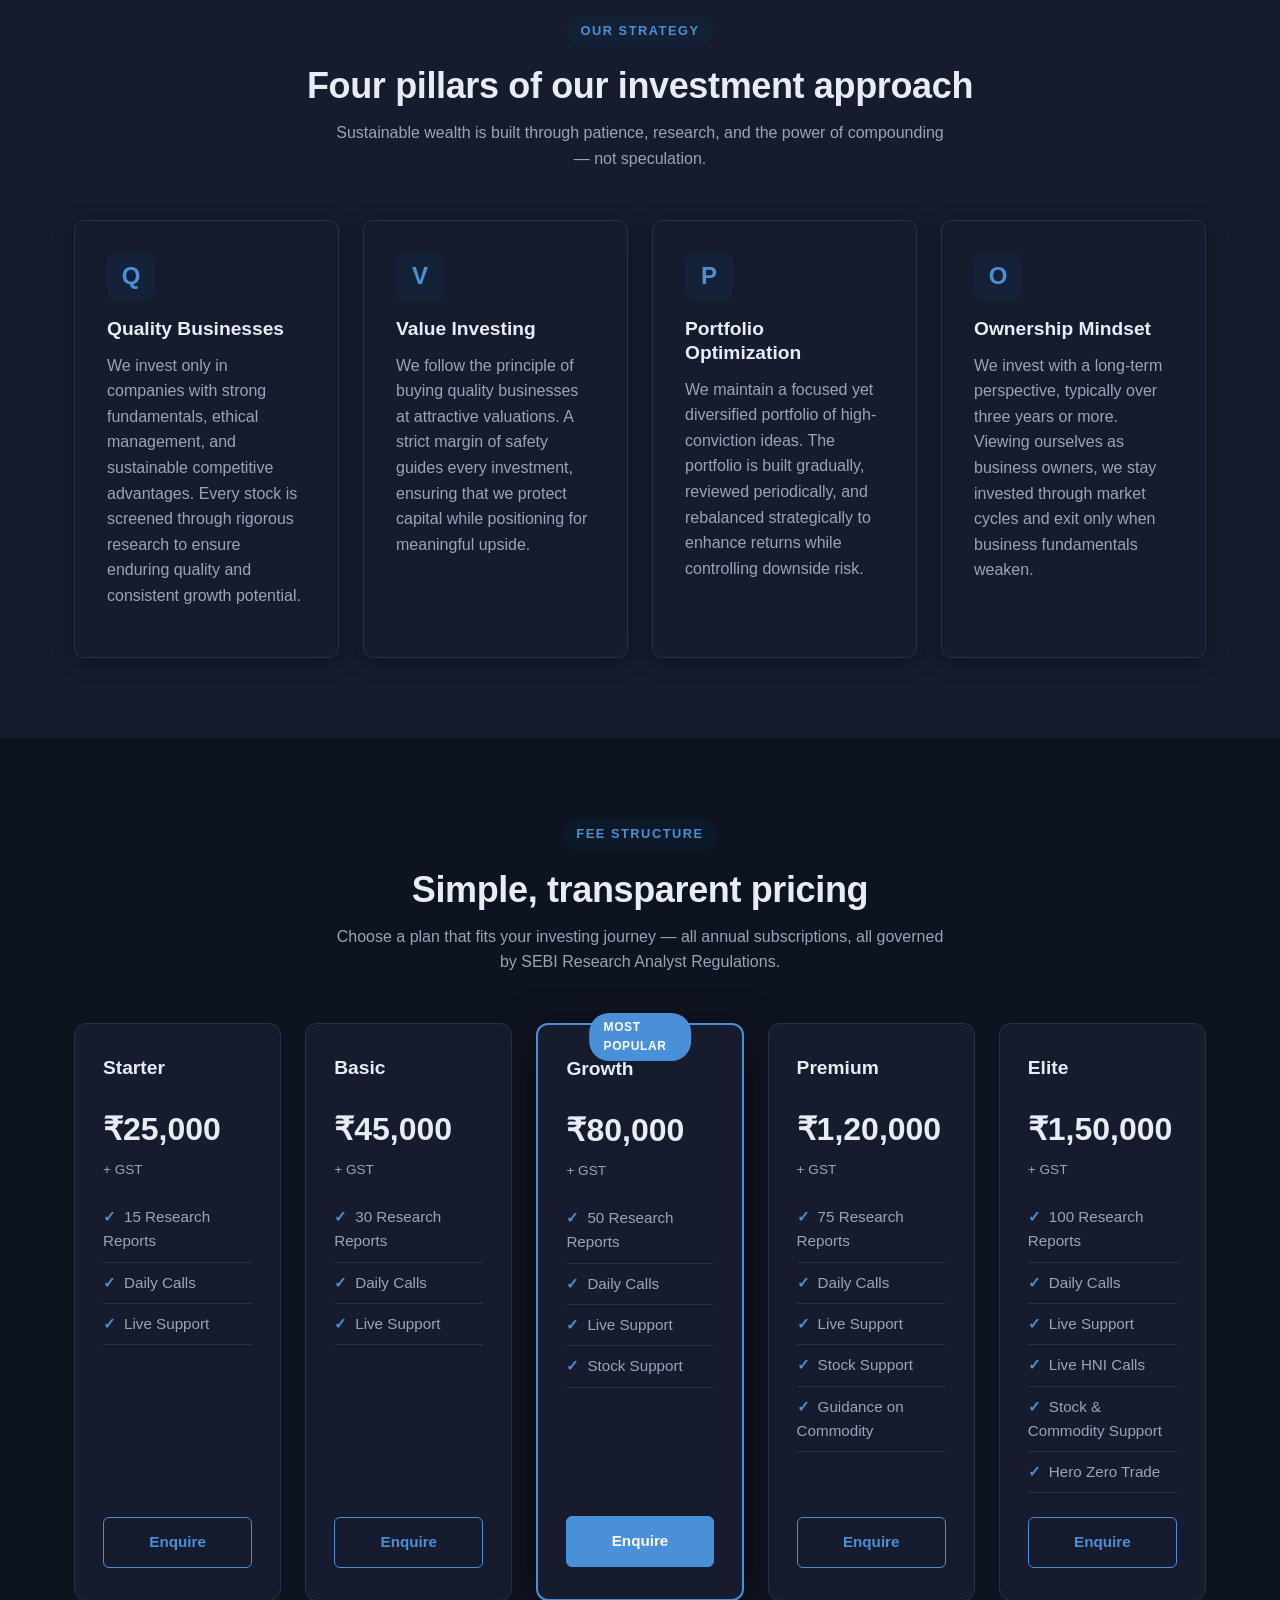
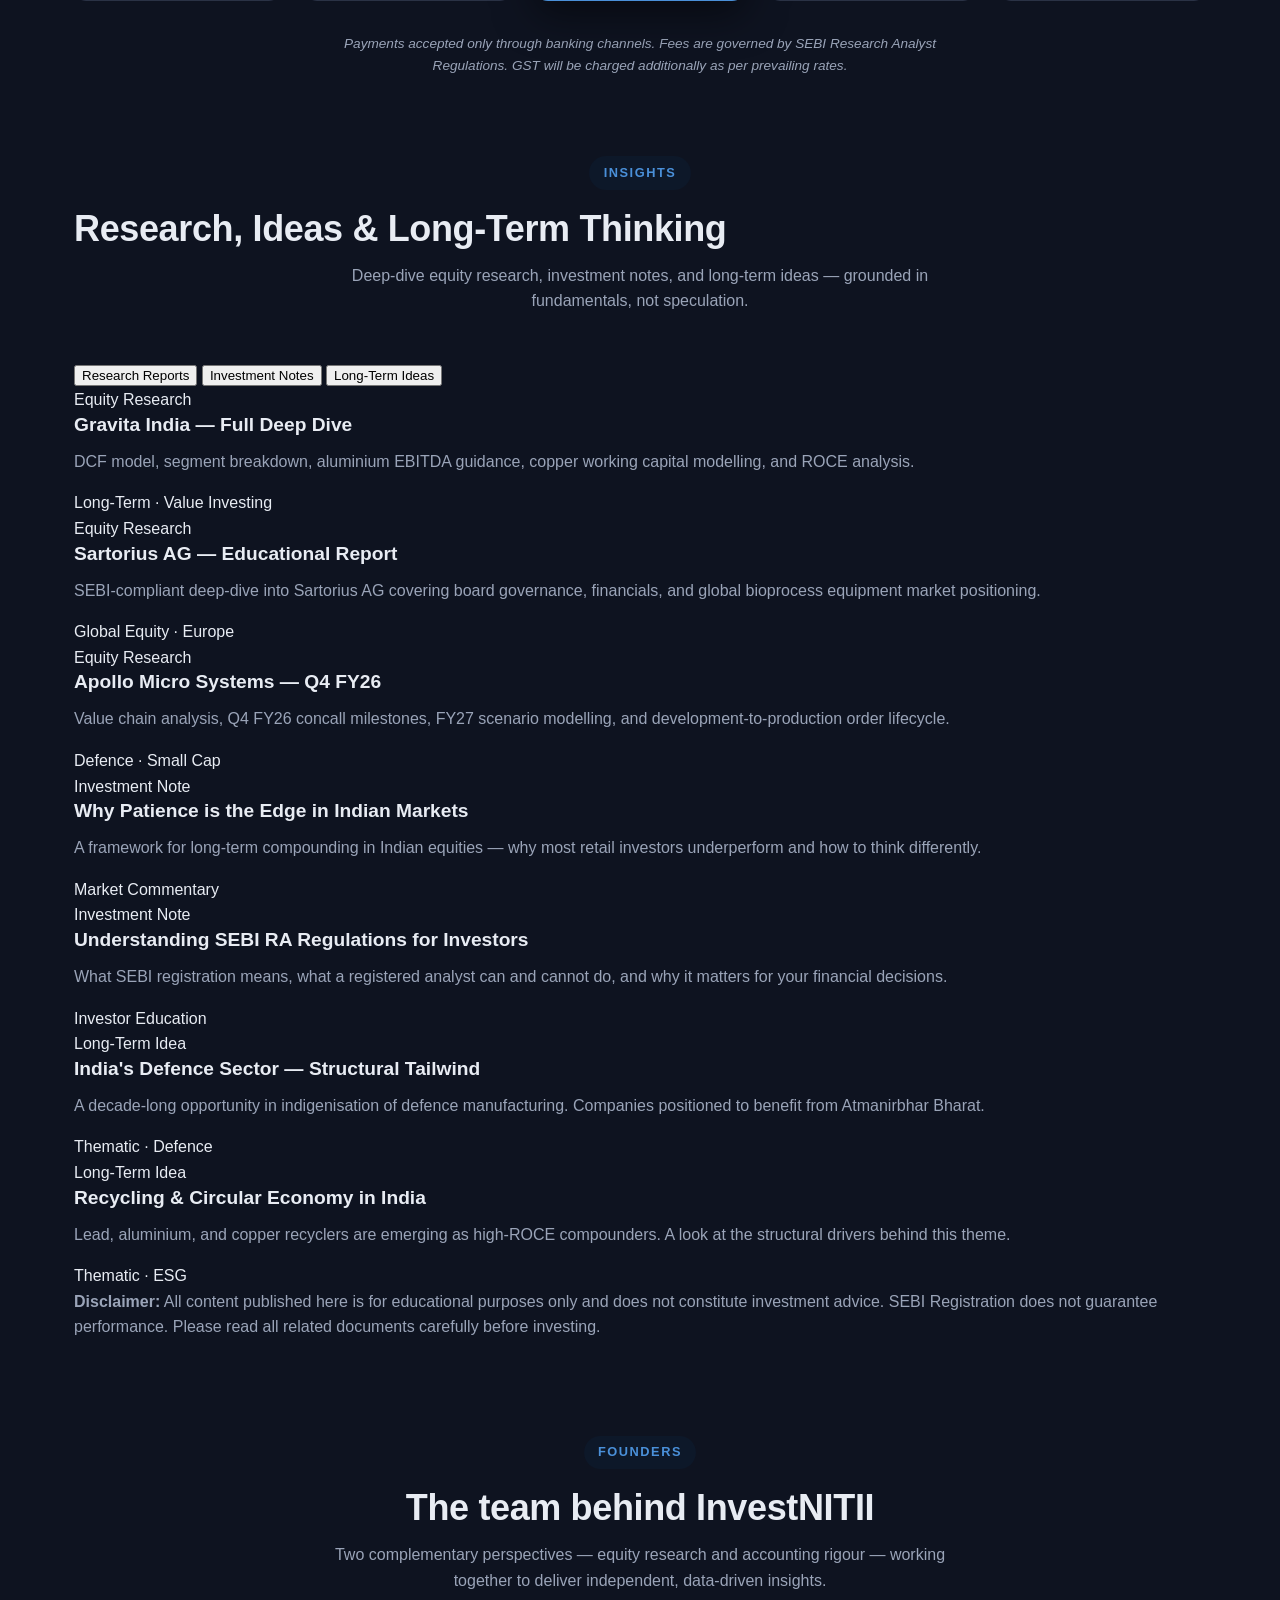
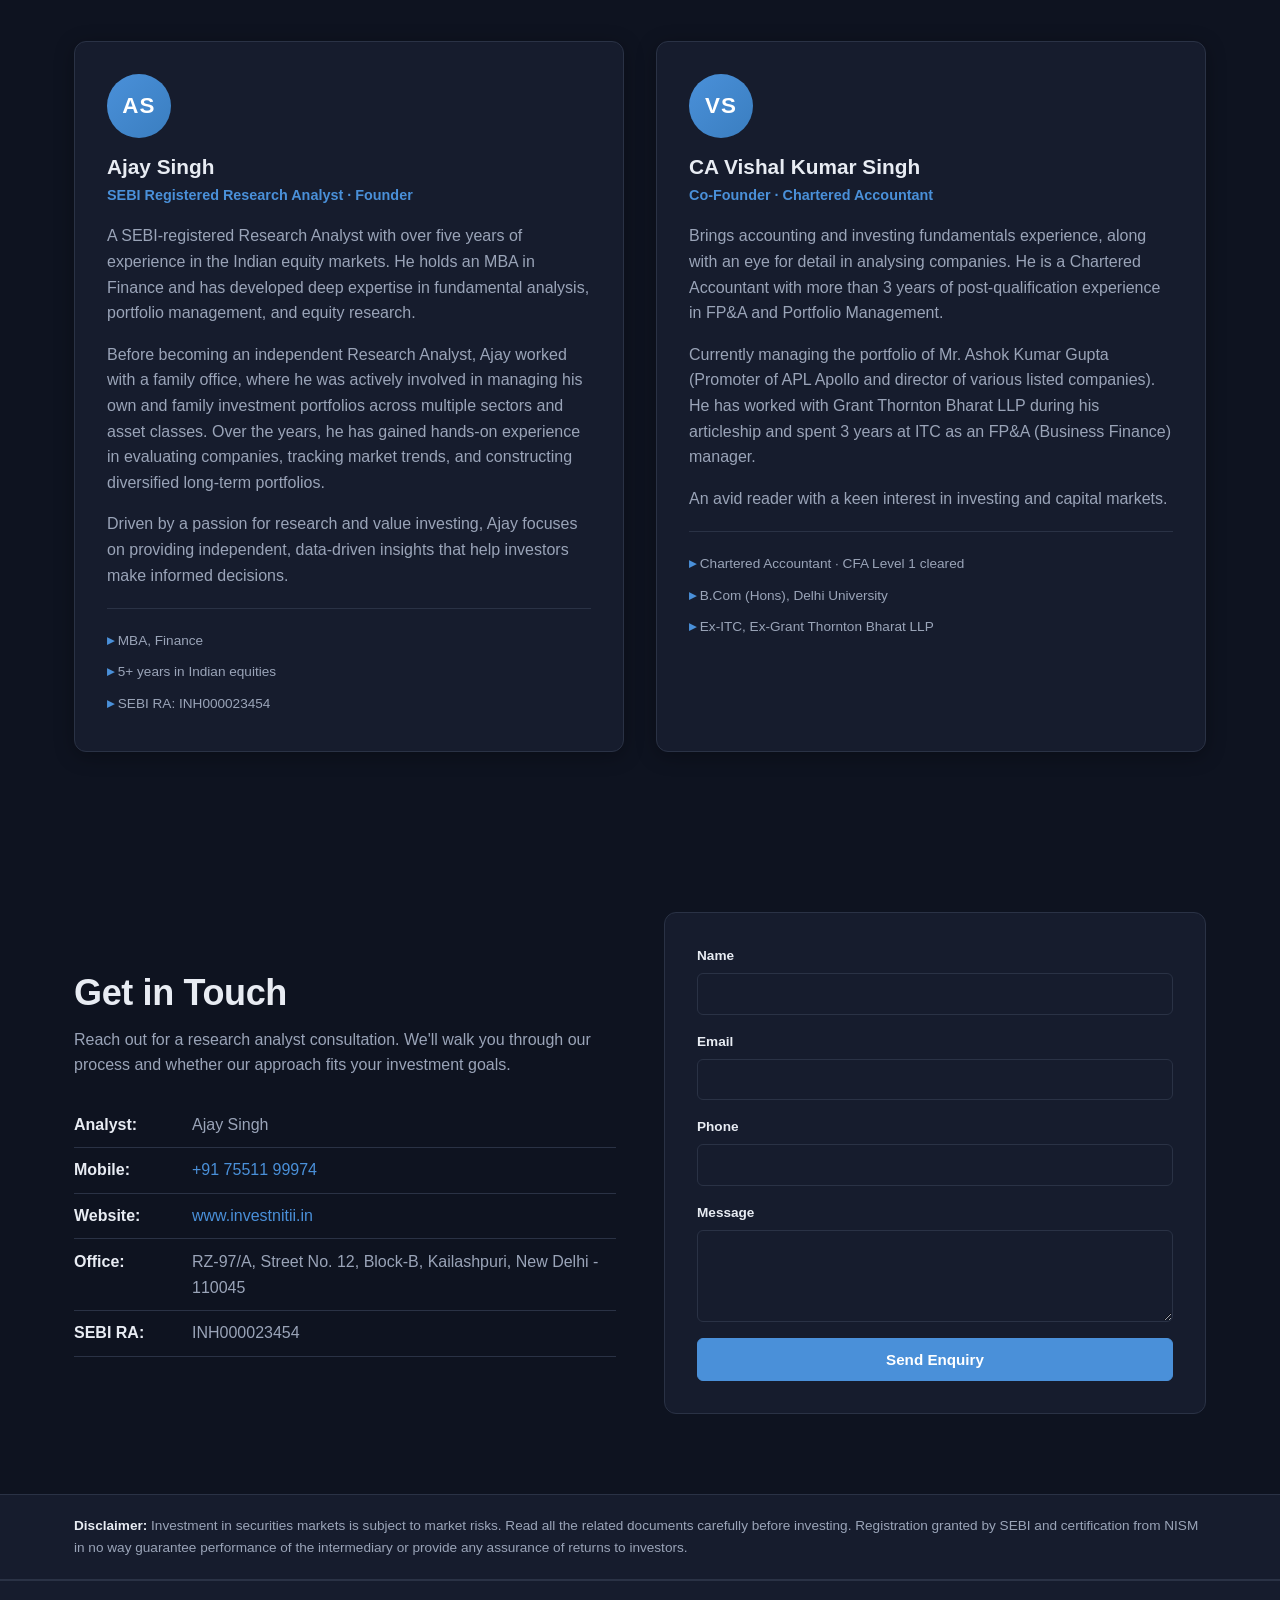
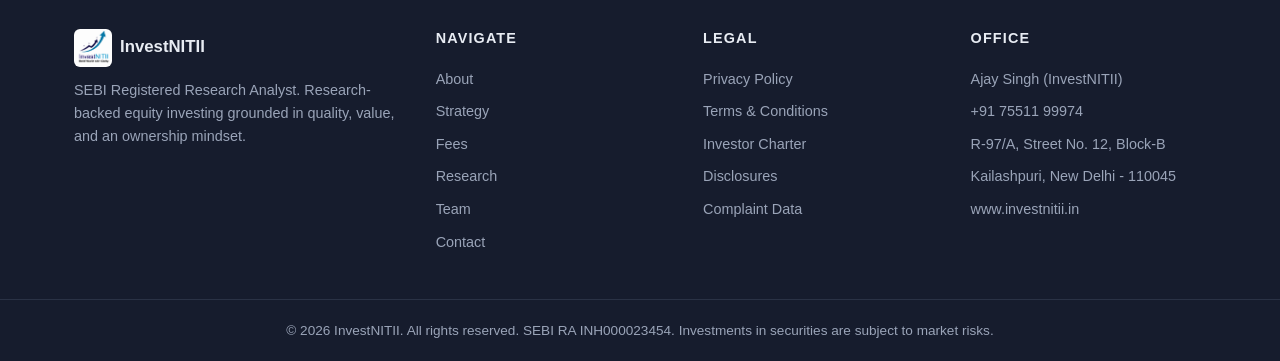
==== commit 531d0045: "Add files via upload" ====
--- a/index.html
+++ b/index.html
@@ -25,6 +25,7 @@
           <li><a href="#about">About</a></li>
           <li><a href="#strategy">Strategy</a></li>
           <li><a href="#fees">Fees</a></li>
+          <li><a href="#insights">Research</a></li>
           <li><a href="#team">Team</a></li>
           <li><a href="#contact">Contact</a></li>
         </ul>
@@ -255,6 +256,88 @@
     </div>
   </section>
 
+  <!-- Insights -->
+  <section id="insights" class="insights">
+    <div class="container">
+      <p class="eyebrow center">Insights</p>
+      <h2>Research, Ideas &amp; Long-Term Thinking</h2>
+      <p class="section-sub">
+        Deep-dive equity research, investment notes, and long-term ideas —
+        grounded in fundamentals, not speculation.
+      </p>
+      <div class="insights-tabs">
+        <button class="tab-btn active" data-tab="reports">Research Reports</button>
+        <button class="tab-btn" data-tab="notes">Investment Notes</button>
+        <button class="tab-btn" data-tab="ideas">Long-Term Ideas</button>
+      </div>
+
+      <!-- Research Reports -->
+      <div class="tab-content active" id="tab-reports">
+        <div class="insights-grid">
+          <article class="insight-card">
+            <span class="insight-tag">Equity Research</span>
+            <h3>Gravita India — Full Deep Dive</h3>
+            <p>DCF model, segment breakdown, aluminium EBITDA guidance, copper working capital modelling, and ROCE analysis.</p>
+            <span class="insight-meta">Long-Term · Value Investing</span>
+          </article>
+          <article class="insight-card">
+            <span class="insight-tag">Equity Research</span>
+            <h3>Sartorius AG — Educational Report</h3>
+            <p>SEBI-compliant deep-dive into Sartorius AG covering board governance, financials, and global bioprocess equipment market positioning.</p>
+            <span class="insight-meta">Global Equity · Europe</span>
+          </article>
+          <article class="insight-card">
+            <span class="insight-tag">Equity Research</span>
+            <h3>Apollo Micro Systems — Q4 FY26</h3>
+            <p>Value chain analysis, Q4 FY26 concall milestones, FY27 scenario modelling, and development-to-production order lifecycle.</p>
+            <span class="insight-meta">Defence · Small Cap</span>
+          </article>
+        </div>
+      </div>
+
+      <!-- Investment Notes -->
+      <div class="tab-content" id="tab-notes">
+        <div class="insights-grid">
+          <article class="insight-card">
+            <span class="insight-tag">Investment Note</span>
+            <h3>Why Patience is the Edge in Indian Markets</h3>
+            <p>A framework for long-term compounding in Indian equities — why most retail investors underperform and how to think differently.</p>
+            <span class="insight-meta">Market Commentary</span>
+          </article>
+          <article class="insight-card">
+            <span class="insight-tag">Investment Note</span>
+            <h3>Understanding SEBI RA Regulations for Investors</h3>
+            <p>What SEBI registration means, what a registered analyst can and cannot do, and why it matters for your financial decisions.</p>
+            <span class="insight-meta">Investor Education</span>
+          </article>
+        </div>
+      </div>
+
+      <!-- Long-Term Ideas -->
+      <div class="tab-content" id="tab-ideas">
+        <div class="insights-grid">
+          <article class="insight-card">
+            <span class="insight-tag">Long-Term Idea</span>
+            <h3>India's Defence Sector — Structural Tailwind</h3>
+            <p>A decade-long opportunity in indigenisation of defence manufacturing. Companies positioned to benefit from Atmanirbhar Bharat.</p>
+            <span class="insight-meta">Thematic · Defence</span>
+          </article>
+          <article class="insight-card">
+            <span class="insight-tag">Long-Term Idea</span>
+            <h3>Recycling &amp; Circular Economy in India</h3>
+            <p>Lead, aluminium, and copper recyclers are emerging as high-ROCE compounders. A look at the structural drivers behind this theme.</p>
+            <span class="insight-meta">Thematic · ESG</span>
+          </article>
+        </div>
+      </div>
+
+      <p class="insights-disclaimer">
+        <strong>Disclaimer:</strong> All content published here is for educational purposes only and does not constitute investment advice. 
+        SEBI Registration does not guarantee performance. Please read all related documents carefully before investing.
+      </p>
+    </div>
+  </section>
+
   <!-- Team -->
   <section id="team" class="team">
     <div class="container">
@@ -396,6 +479,7 @@
           <li><a href="#about">About</a></li>
           <li><a href="#strategy">Strategy</a></li>
           <li><a href="#fees">Fees</a></li>
+          <li><a href="#insights">Research</a></li>
           <li><a href="#team">Team</a></li>
           <li><a href="#contact">Contact</a></li>
         </ul>
@@ -430,5 +514,16 @@
   </footer>
 
   <script src="js/main.js"></script>
+  <script>
+    // Insights tab switching
+    document.querySelectorAll('.tab-btn').forEach(btn => {
+      btn.addEventListener('click', () => {
+        document.querySelectorAll('.tab-btn').forEach(b => b.classList.remove('active'));
+        document.querySelectorAll('.tab-content').forEach(c => c.classList.remove('active'));
+        btn.classList.add('active');
+        document.getElementById('tab-' + btn.dataset.tab).classList.add('active');
+      });
+    });
+  </script>
 </body>
 </html>
--- a/css/styles.css
+++ b/css/styles.css
@@ -131,6 +131,12 @@
   border-radius: 6px;
   font-size: 0.85rem;
   letter-spacing: 0.05em;
+}
+.brand-logo {
+  width: 38px;
+  height: 38px;
+  object-fit: contain;
+  border-radius: 6px;
 }
 .brand-text { color: var(--text); font-size: 1.05rem; }
 
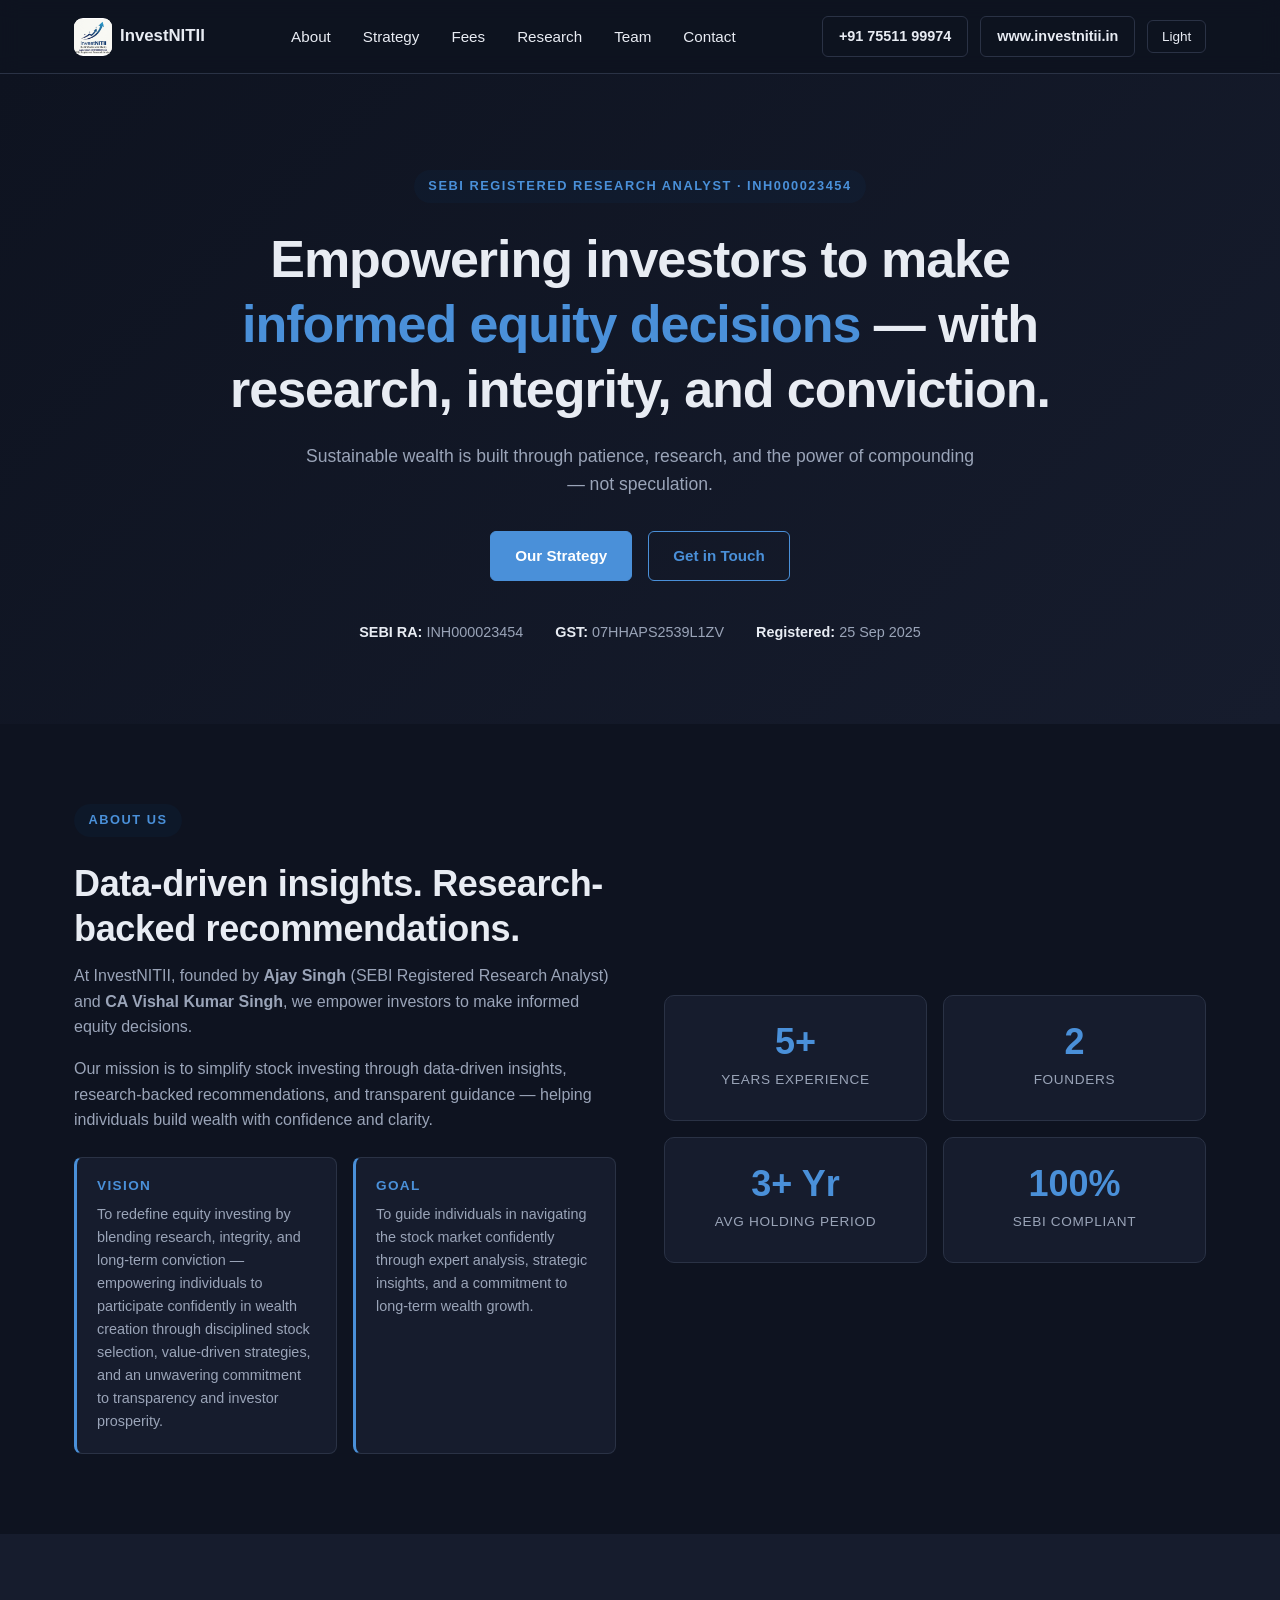
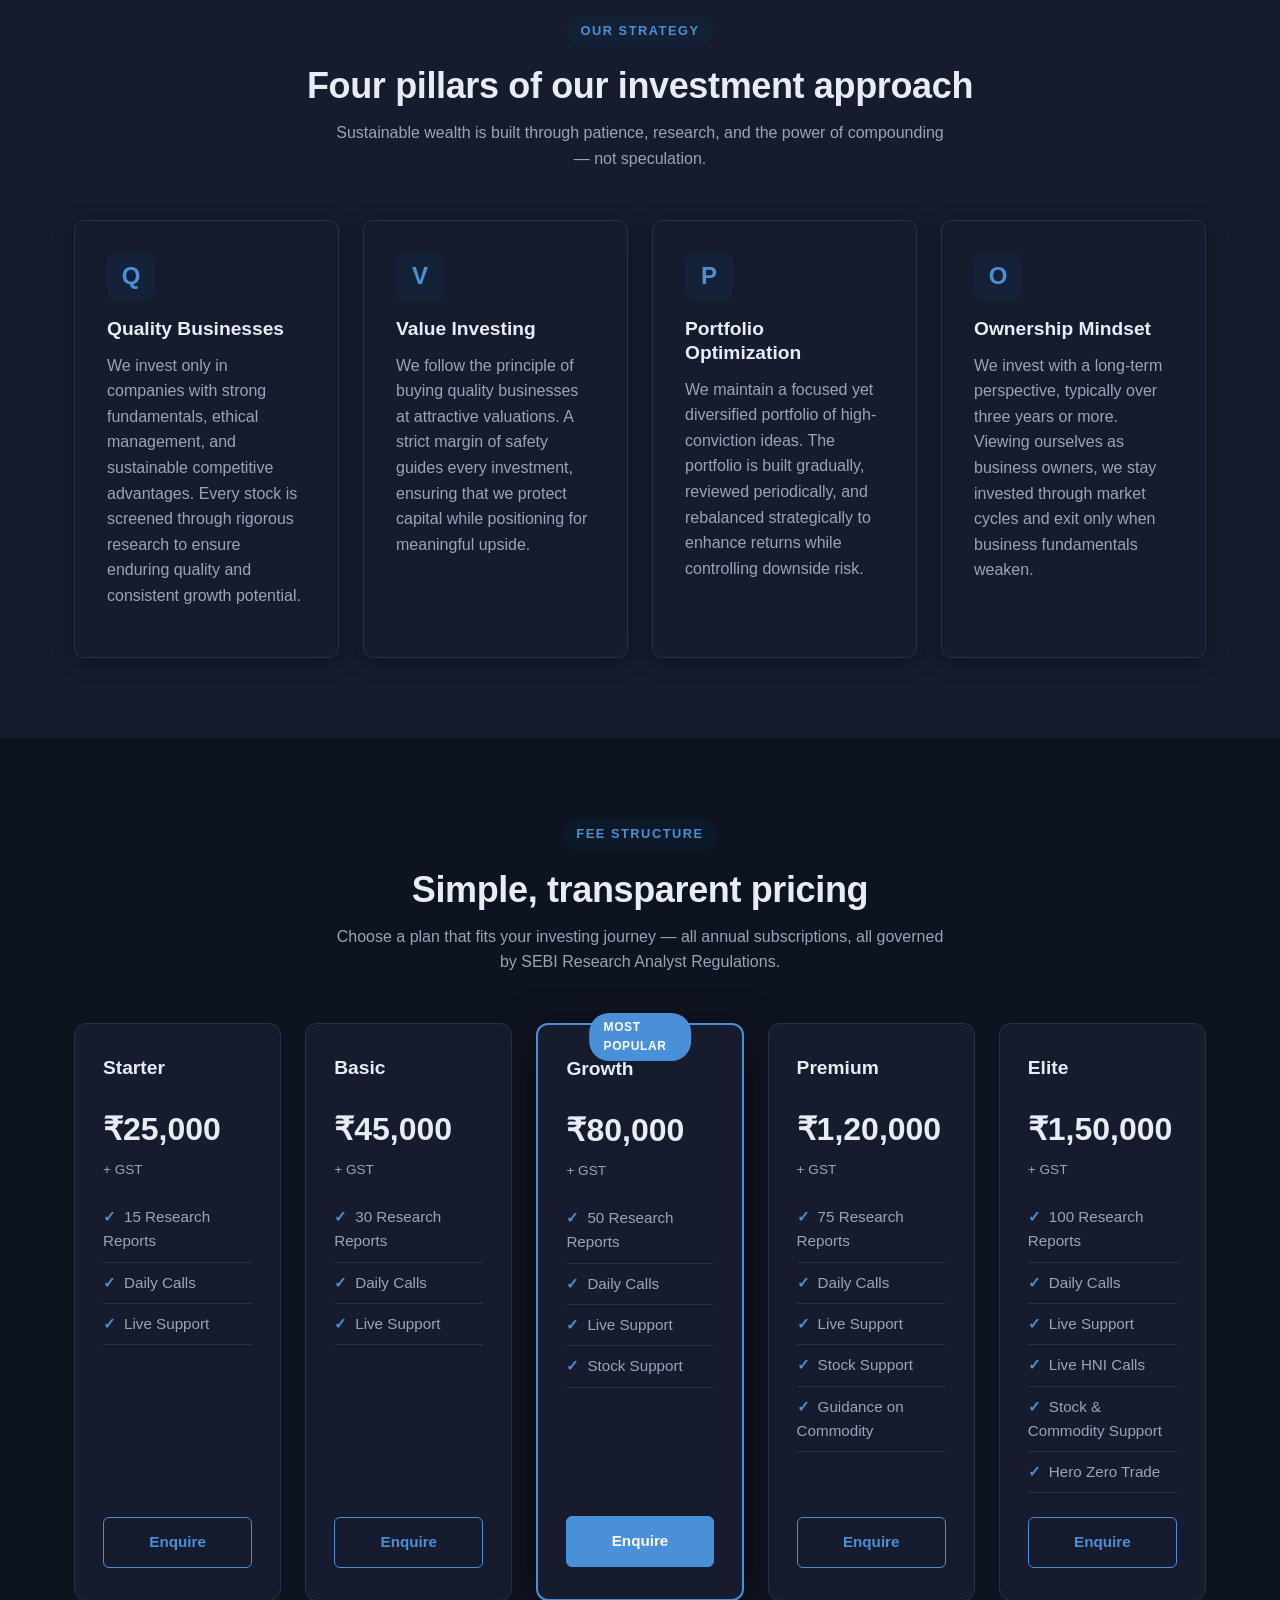
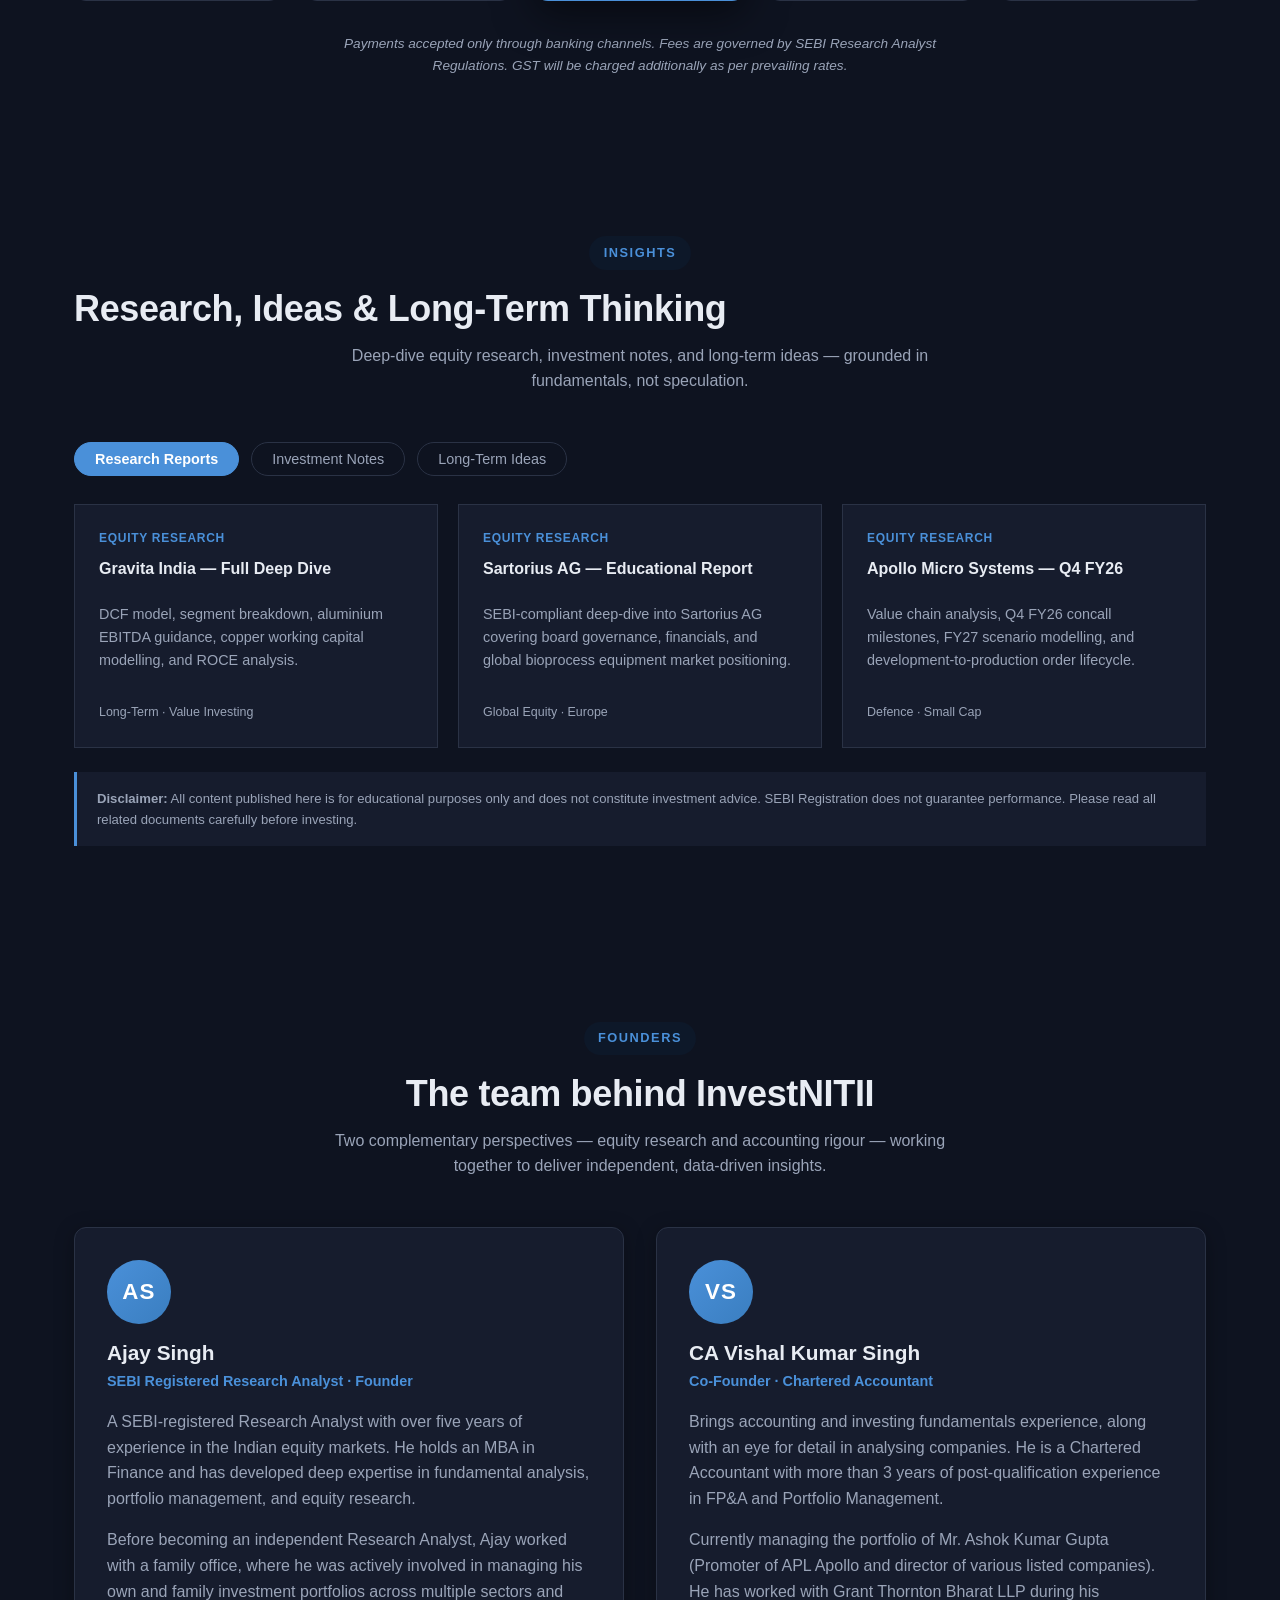
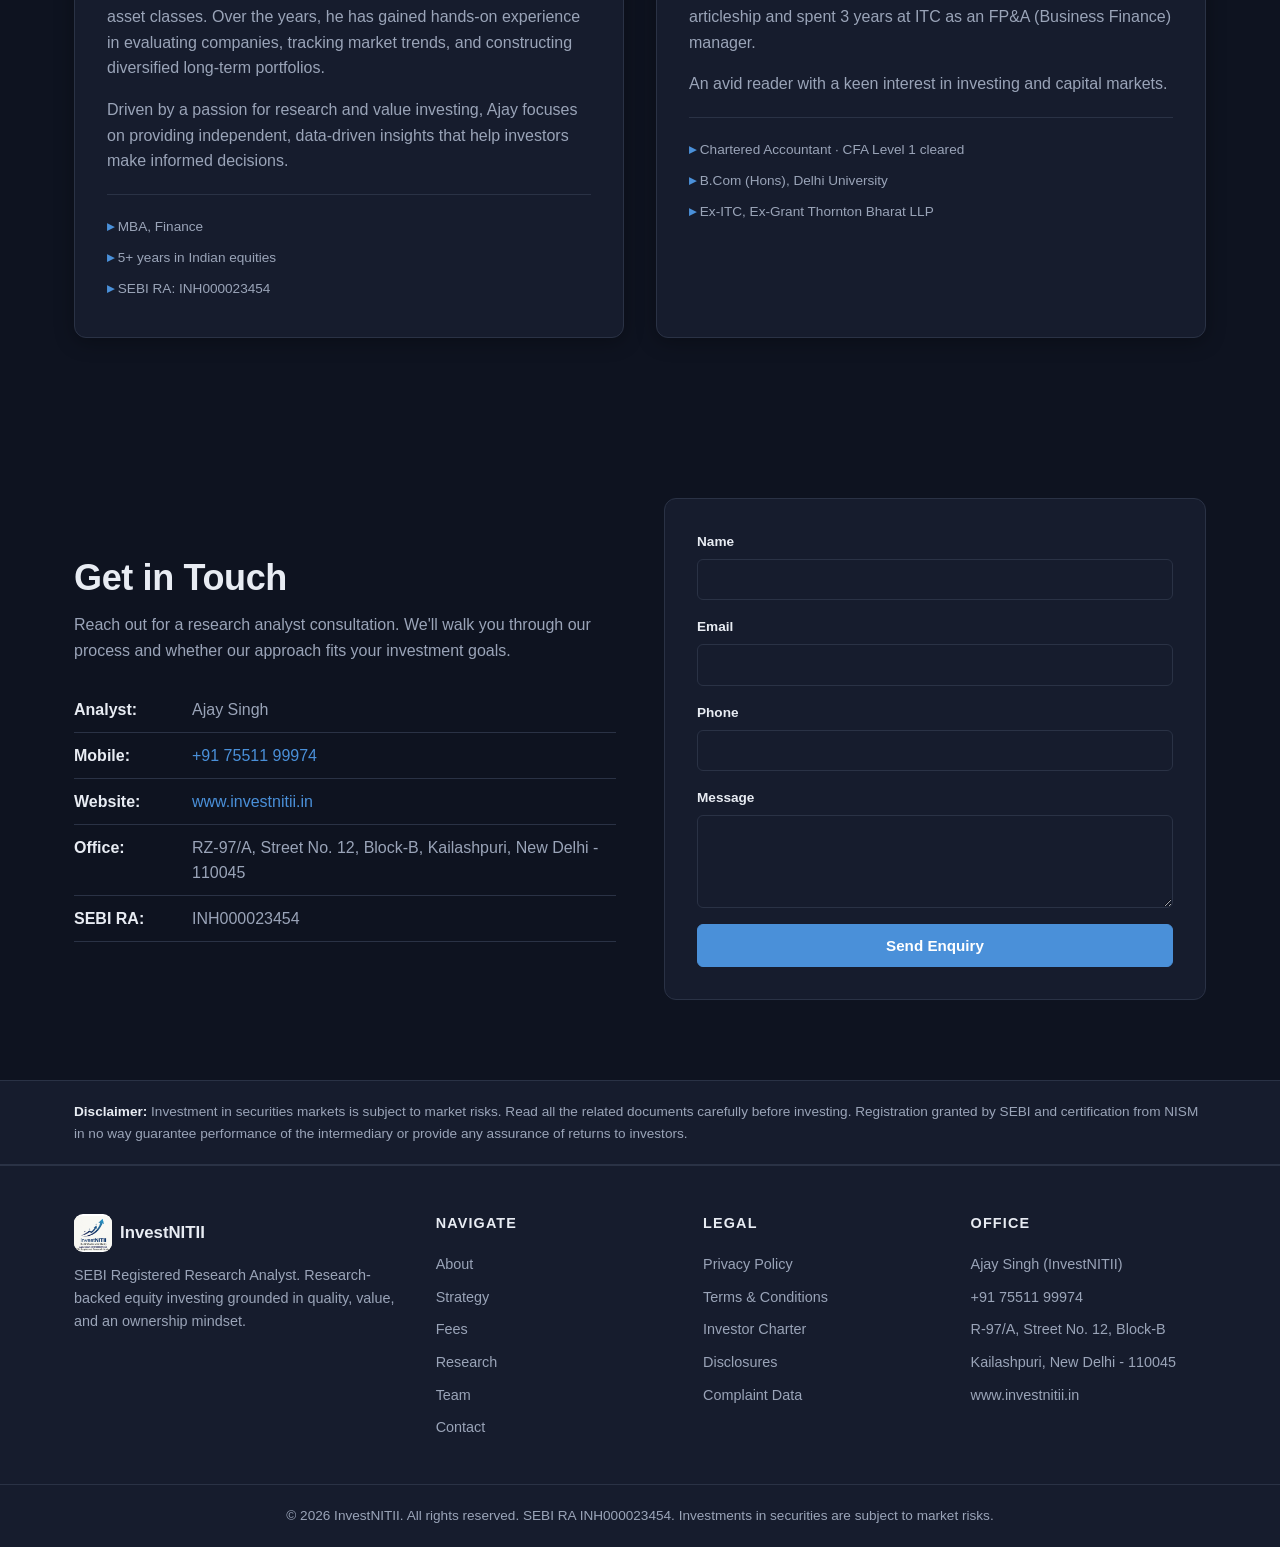
==== commit 3d4b9351: "updated Icon css" ====
--- a/index.html
+++ b/index.html
@@ -5,6 +5,7 @@
   <meta name="viewport" content="width=device-width, initial-scale=1.0" />
   <title>InvestNITII — SEBI Registered Research Analyst</title>
   <link rel="stylesheet" href="css/styles.css" />
+  <link rel="stylesheet" href="css/logo.css" />
   <link rel="icon" type="image/x-icon" href="/favicon.ico" />
   <link rel="icon" type="image/png" sizes="32x32" href="/favicon-32x32.png" />
   <link rel="icon" type="image/png" sizes="16x16" href="/favicon-16x16.png" />
@@ -17,7 +18,9 @@
   <header class="site-header">
     <div class="container nav-wrap">
       <a href="#" class="brand">
-        <img src="/assets/InvestNITII.png" alt="InvestNITII Logo" class="brand-logo" />
+        <span class="logo-badge">
+          <img src="/assets/InvestNITII.png" alt="InvestNITII Logo" class="logo-badge__img" width="38" height="38" decoding="async" />
+        </span>
         <span class="brand-text">InvestNITII</span>
       </a>
       <nav class="main-nav" aria-label="Main">
@@ -465,7 +468,9 @@
     <div class="container footer-grid">
       <div>
         <div class="brand">
-          <img src="/assets/InvestNITII.png" alt="InvestNITII Logo" class="brand-logo" />
+          <span class="logo-badge logo-badge--up">
+            <img src="/assets/InvestNITII.png" alt="InvestNITII Logo" class="logo-badge__img" width="38" height="38" decoding="async" loading="lazy" />
+          </span>
           <span class="brand-text">InvestNITII</span>
         </div>
         <p class="footer-blurb">
--- a/css/styles.css
+++ b/css/styles.css
@@ -787,3 +787,68 @@
   .credentials { gap: 1rem; flex-direction: column; }
   .nav-actions .btn-ghost { display: none; }
 }
+
+/* ---------- Insights ---------- */
+.insights { padding: 5rem 0; }
+.insights-tabs {
+  display: flex;
+  gap: 0.75rem;
+  margin: 2rem 0 1.75rem;
+  flex-wrap: wrap;
+}
+.tab-btn {
+  padding: 0.5rem 1.25rem;
+  border-radius: 999px;
+  border: 1.5px solid var(--border);
+  background: transparent;
+  color: var(--text-muted);
+  font-size: 0.9rem;
+  cursor: pointer;
+  transition: all 0.2s;
+  font-family: inherit;
+}
+.tab-btn:hover { border-color: var(--primary); color: var(--primary); }
+.tab-btn.active { background: var(--primary); border-color: var(--primary); color: #fff; font-weight: 600; }
+.tab-content { display: none; }
+.tab-content.active { display: block; }
+.insights-grid {
+  display: grid;
+  grid-template-columns: repeat(3, 1fr);
+  gap: 1.25rem;
+  margin-bottom: 1.5rem;
+}
+.insight-card {
+  background: var(--bg-alt);
+  border: 1px solid var(--border);
+  border-radius: var(--radius);
+  padding: 1.5rem;
+  display: flex;
+  flex-direction: column;
+  gap: 0.65rem;
+  transition: transform 0.2s, box-shadow 0.2s;
+}
+.insight-card:hover { transform: translateY(-3px); box-shadow: 0 6px 24px rgba(0,0,0,0.12); }
+.insight-tag {
+  font-size: 0.75rem;
+  font-weight: 600;
+  color: var(--primary);
+  text-transform: uppercase;
+  letter-spacing: 0.06em;
+}
+.insight-card h3 { font-size: 1rem; font-weight: 600; color: var(--text); line-height: 1.4; }
+.insight-card p { font-size: 0.9rem; color: var(--text-muted); line-height: 1.6; flex: 1; }
+.insight-meta { font-size: 0.78rem; color: var(--text-muted); margin-top: 0.25rem; }
+.insights-disclaimer {
+  font-size: 0.82rem;
+  color: var(--text-muted);
+  margin-top: 1.5rem;
+  padding: 1rem 1.25rem;
+  border-left: 3px solid var(--primary);
+  background: var(--bg-alt);
+  border-radius: 0 var(--radius) var(--radius) 0;
+  line-height: 1.6;
+}
+@media (max-width: 768px) {
+  .insights-grid { grid-template-columns: 1fr; }
+  .insights-tabs { gap: 0.5rem; }
+}
--- a/css/logo.css
+++ b/css/logo.css
@@ -0,0 +1,204 @@
+/* ==========================================================================
+   Logo badge — reusable wrapper for the InvestNITII mark
+   --------------------------------------------------------------------------
+   Drop it in anywhere (fix the img path for the page's depth):
+
+     <span class="logo-badge">
+       <img class="logo-badge__img" src="assets/InvestNITII.png"
+            alt="InvestNITII logo" width="38" height="38" decoding="async" />
+     </span>
+
+   …or skip the path juggling entirely — --auto paints the mark from this
+   stylesheet, so the same snippet works from any folder:
+
+     <span class="logo-badge logo-badge--auto" role="img"
+           aria-label="InvestNITII logo"></span>
+
+   (Use the <img> version for the header / footer brand, where the logo is
+   worth having in the markup for SEO; --auto for everything else.)
+
+   On hover / keyboard focus the badge lifts and a magnified, readable copy
+   of the logo pops out beside it — the fine print (tagline, SEBI reg. no.)
+   is legible without leaving the page.
+
+   Size      .logo-badge--xs | --sm | (default 38px) | --md | --lg | --xl
+             or per instance: style="--logo-size: 64px"
+   Shape     .logo-badge--round   circular badge
+             .logo-badge--flat    drops the badge surface + ring (the PNG
+                                  keeps its own off-white background)
+   Magnifier .logo-badge--up      pop above instead of below (use in footers)
+             .logo-badge--center  centre the panel on the badge
+             .logo-badge--right   align the panel's right edge to the badge
+             .logo-badge--static  no magnifier at all
+             or per instance: style="--logo-preview-size: 320px"
+   ========================================================================== */
+
+.logo-badge {
+  /* tokens — override with a modifier class or an inline style */
+  --logo-size: 38px;
+  --logo-radius: 9px;
+  --logo-lift: -2px;
+  --logo-preview-size: clamp(190px, 52vw, 268px);
+  --logo-preview-gap: 14px;
+  --logo-surface: #ffffff;
+  --logo-ring: rgba(10, 30, 60, 0.12);
+  --logo-ring-active: var(--primary, #0a4d8c);
+  --logo-shadow: 0 8px 22px rgba(10, 30, 60, 0.18);
+  --logo-shadow-lg: 0 18px 44px rgba(10, 30, 60, 0.26);
+  --logo-ease: cubic-bezier(0.2, 0.8, 0.25, 1);
+
+  position: relative;
+  z-index: 0;
+  display: inline-flex;
+  align-items: center;
+  justify-content: center;
+  flex: 0 0 auto;
+  width: var(--logo-size);
+  height: var(--logo-size);
+  vertical-align: middle;
+  /* stay above neighbouring content until the panel has finished fading out */
+  transition: z-index 0s linear 0.3s;
+}
+
+.logo-badge__img {
+  width: 100%;
+  height: 100%;
+  object-fit: contain;
+  border-radius: var(--logo-radius);
+  background: var(--logo-surface);
+  box-shadow: inset 0 0 0 1px var(--logo-ring);
+  transition: transform 0.3s var(--logo-ease), box-shadow 0.3s var(--logo-ease);
+}
+
+/* ---------- The magnifier ----------
+   The image comes from CSS (path is relative to this file), so the same
+   markup works from any folder depth. */
+.logo-badge::after {
+  content: "";
+  position: absolute;
+  top: calc(100% + var(--logo-preview-gap));
+  left: var(--logo-pop-left, -6px);
+  width: var(--logo-preview-size);
+  aspect-ratio: 1060 / 992;
+  border-radius: 14px;
+  background: var(--logo-surface) url("../assets/InvestNITII.png") center / contain no-repeat;
+  box-shadow: 0 0 0 1px var(--logo-ring), var(--logo-shadow-lg);
+  opacity: 0;
+  visibility: hidden;
+  translate: var(--logo-pop-x, 0) -8px;
+  scale: 0.94;
+  transform-origin: top left;
+  pointer-events: none;
+  transition: opacity 0.22s ease, translate 0.28s var(--logo-ease),
+              scale 0.28s var(--logo-ease), visibility 0s linear 0.28s;
+}
+
+/* Reveal: pointer hover, and keyboard focus on the badge or its link/button */
+@media (hover: hover) and (pointer: fine) {
+  .logo-badge:hover { z-index: 40; transition-delay: 0s; }
+  .logo-badge:hover .logo-badge__img {
+    transform: translateY(var(--logo-lift)) scale(1.06);
+    box-shadow: inset 0 0 0 1px var(--logo-ring-active), var(--logo-shadow);
+  }
+  .logo-badge:hover::after {
+    opacity: 1;
+    visibility: visible;
+    translate: var(--logo-pop-x, 0) 0;
+    scale: 1;
+    transition-delay: 0s;
+  }
+}
+
+.logo-badge:focus-visible,
+.logo-badge:focus-within,
+a:focus-visible > .logo-badge,
+button:focus-visible > .logo-badge,
+.logo-badge.is-open {
+  z-index: 40;
+  transition-delay: 0s;
+}
+.logo-badge:focus-visible .logo-badge__img,
+.logo-badge:focus-within .logo-badge__img,
+a:focus-visible > .logo-badge .logo-badge__img,
+button:focus-visible > .logo-badge .logo-badge__img,
+.logo-badge.is-open .logo-badge__img {
+  transform: translateY(var(--logo-lift)) scale(1.06);
+  box-shadow: inset 0 0 0 1px var(--logo-ring-active), var(--logo-shadow);
+}
+.logo-badge:focus-visible::after,
+.logo-badge:focus-within::after,
+a:focus-visible > .logo-badge::after,
+button:focus-visible > .logo-badge::after,
+.logo-badge.is-open::after {
+  opacity: 1;
+  visibility: visible;
+  translate: var(--logo-pop-x, 0) 0;
+  scale: 1;
+  transition-delay: 0s;
+}
+
+/* ---------- Magnifier placement ---------- */
+.logo-badge--up::after {
+  top: auto;
+  bottom: calc(100% + var(--logo-preview-gap));
+  transform-origin: bottom left;
+  translate: var(--logo-pop-x, 0) 8px;
+}
+.logo-badge--center { --logo-pop-x: -50%; --logo-pop-left: 50%; }
+.logo-badge--center::after { transform-origin: top center; }
+.logo-badge--center.logo-badge--up::after { transform-origin: bottom center; }
+.logo-badge--right { --logo-pop-x: -100%; --logo-pop-left: calc(100% + 6px); }
+.logo-badge--right::after { transform-origin: top right; }
+.logo-badge--right.logo-badge--up::after { transform-origin: bottom right; }
+
+/* ---------- Sizes & shapes ---------- */
+.logo-badge--xs { --logo-size: 24px; --logo-radius: 6px; }
+.logo-badge--sm { --logo-size: 30px; --logo-radius: 7px; }
+.logo-badge--md { --logo-size: 48px; --logo-radius: 11px; }
+.logo-badge--lg { --logo-size: 72px; --logo-radius: 16px; }
+.logo-badge--xl { --logo-size: 112px; --logo-radius: 22px; }
+.logo-badge--round { --logo-radius: 999px; }
+.logo-badge--flat { --logo-surface: transparent; --logo-ring: transparent; }
+
+/* Image-less badge: the mark is painted from this file, so no per-page path.
+   No transform on hover here — it would drag the magnifier panel with it. */
+.logo-badge--auto {
+  border-radius: var(--logo-radius);
+  background: var(--logo-surface) url("../assets/InvestNITII.png") center / contain no-repeat;
+  box-shadow: inset 0 0 0 1px var(--logo-ring);
+  transition: box-shadow 0.3s var(--logo-ease), z-index 0s linear 0.3s;
+}
+@media (hover: hover) and (pointer: fine) {
+  .logo-badge--auto:hover { box-shadow: inset 0 0 0 1px var(--logo-ring-active), var(--logo-shadow); }
+}
+.logo-badge--auto:focus-visible,
+.logo-badge--auto.is-open {
+  box-shadow: inset 0 0 0 1px var(--logo-ring-active), var(--logo-shadow);
+}
+
+/* ---------- Opt out of the magnifier ---------- */
+.logo-badge--static::after { content: none; }
+.logo-badge--static .logo-badge__img { transform: none; }
+
+/* Touch / coarse pointers: keep the badge, skip the pop-out panel */
+@media (hover: none) {
+  .logo-badge::after { content: none; }
+}
+
+/* ---------- Dark theme ---------- */
+body.dark .logo-badge {
+  --logo-ring: rgba(255, 255, 255, 0.16);
+  --logo-shadow: 0 8px 22px rgba(0, 0, 0, 0.45);
+  --logo-shadow-lg: 0 18px 44px rgba(0, 0, 0, 0.6);
+}
+
+@media (prefers-reduced-motion: reduce) {
+  .logo-badge,
+  .logo-badge__img,
+  .logo-badge::after {
+    transition-duration: 0.01ms;
+    transition-delay: 0s;
+  }
+  .logo-badge::after { scale: 1; translate: var(--logo-pop-x, 0) 0; }
+  .logo-badge:hover .logo-badge__img { transform: none; }
+}
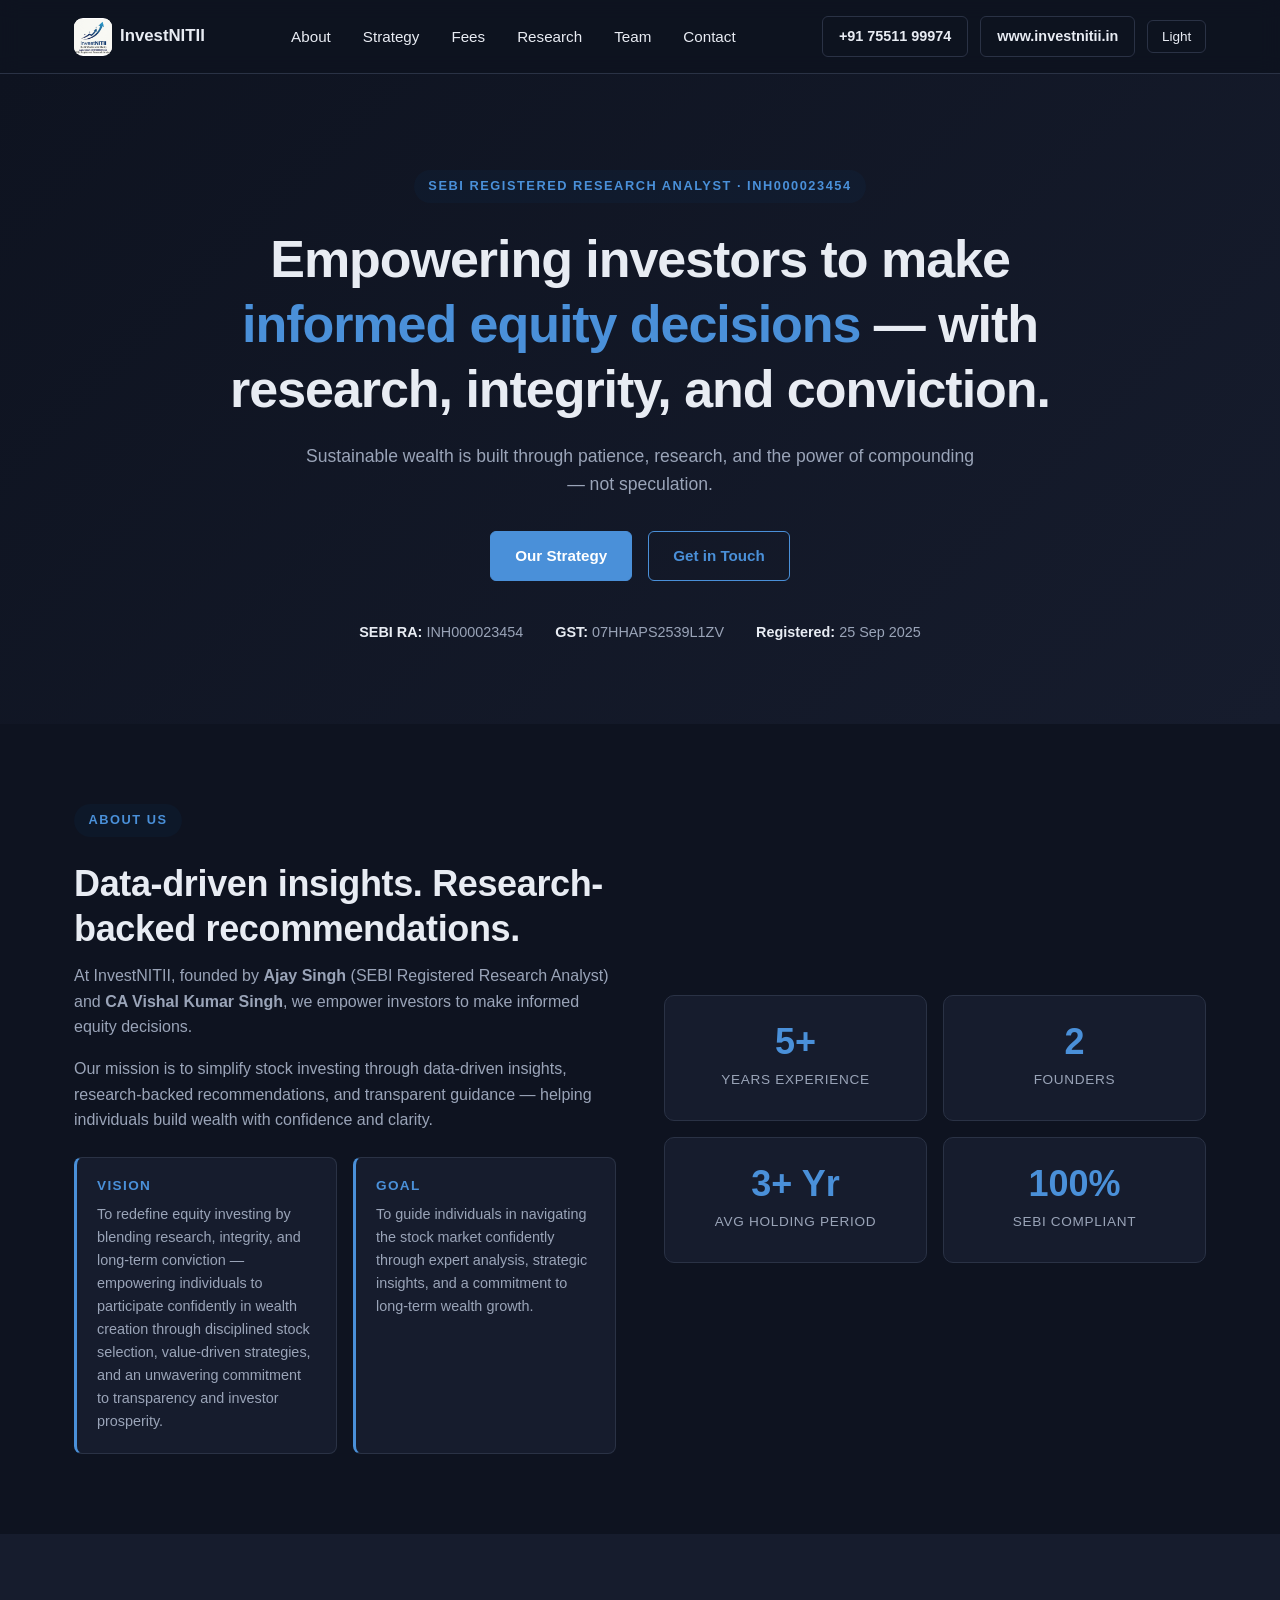
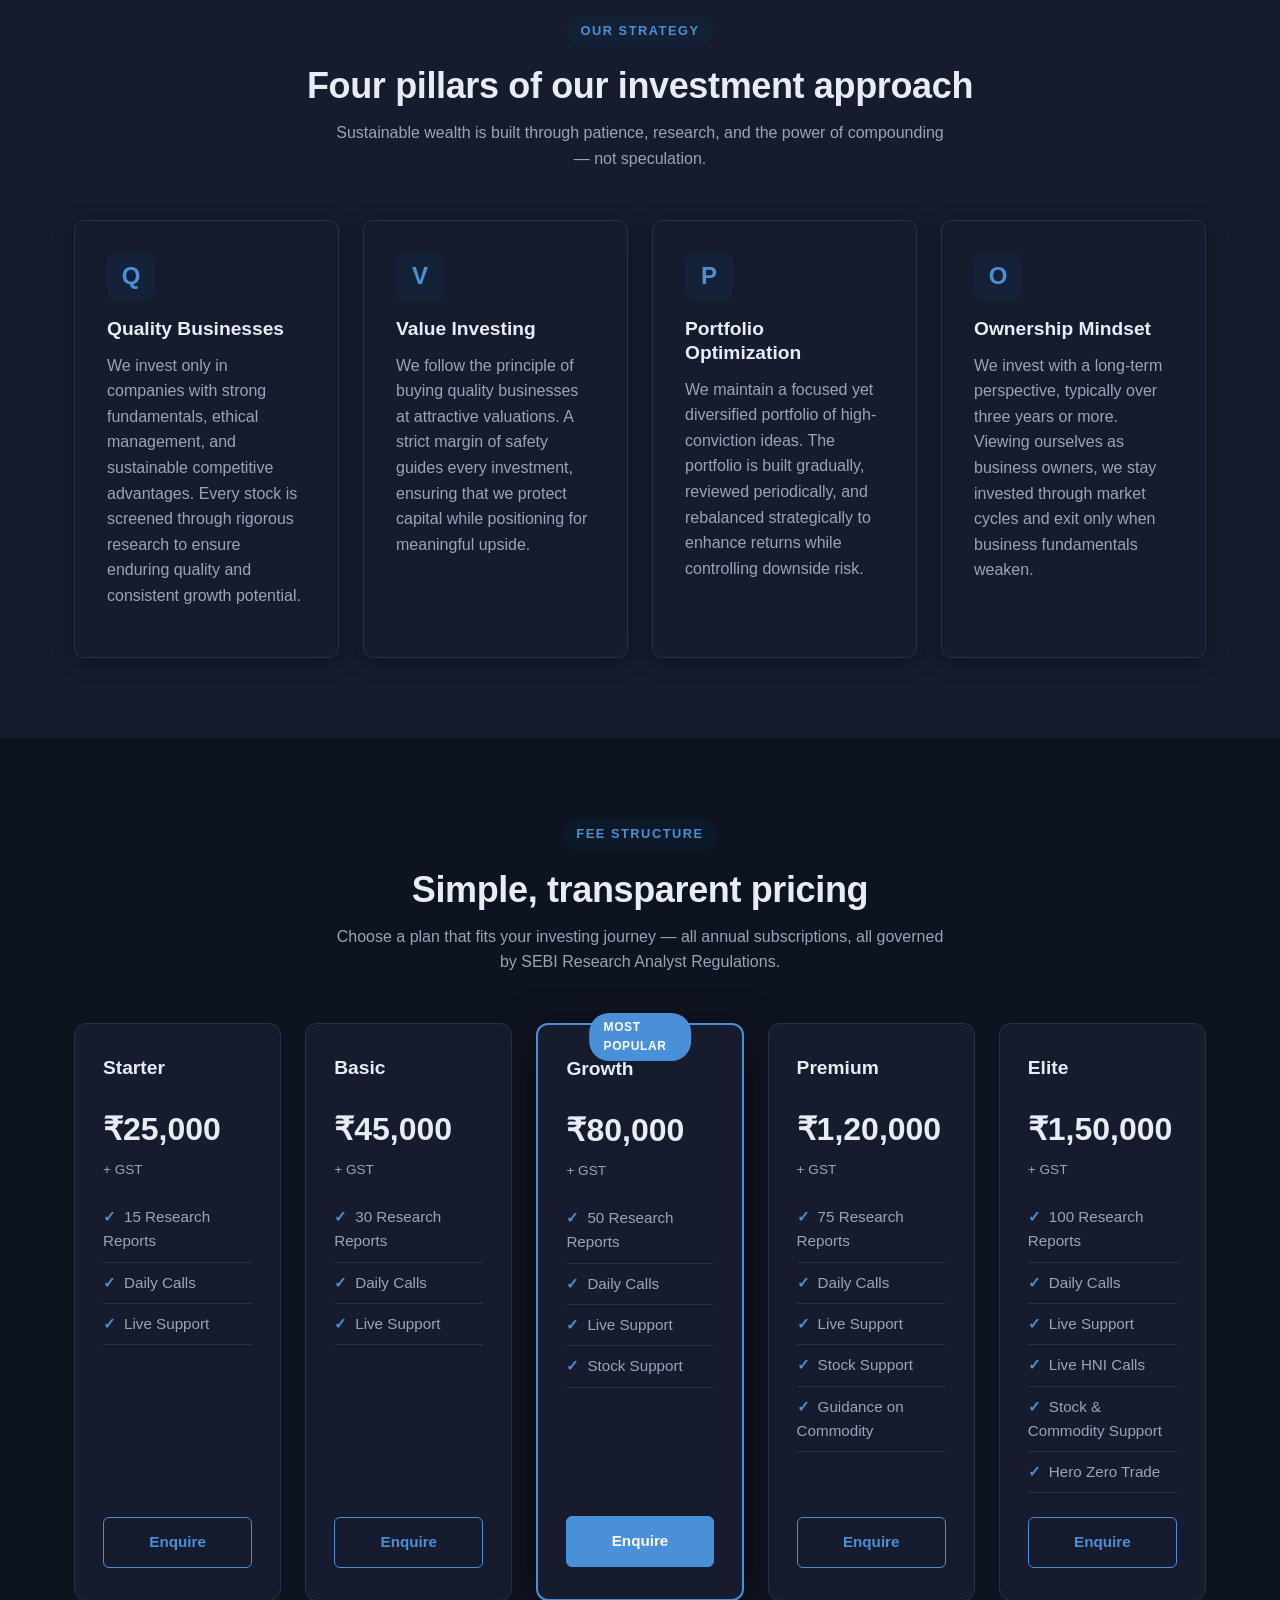
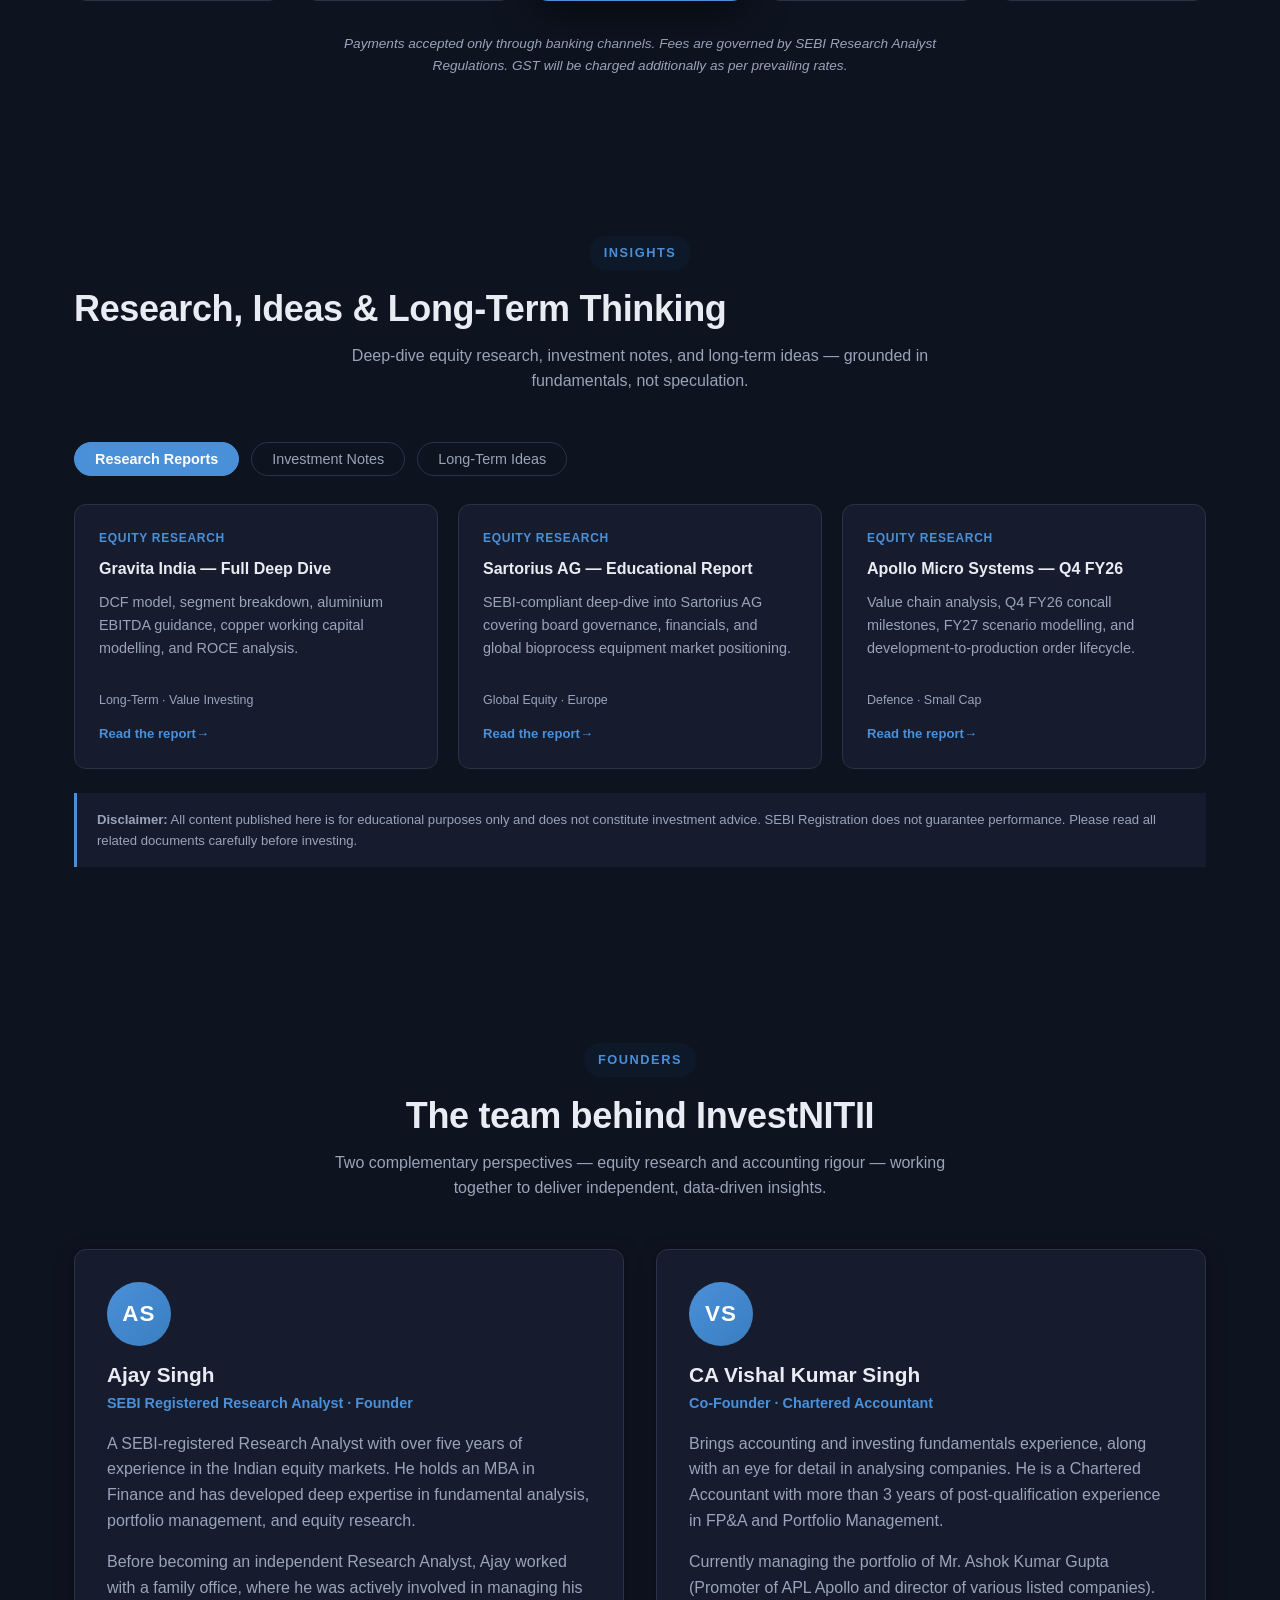
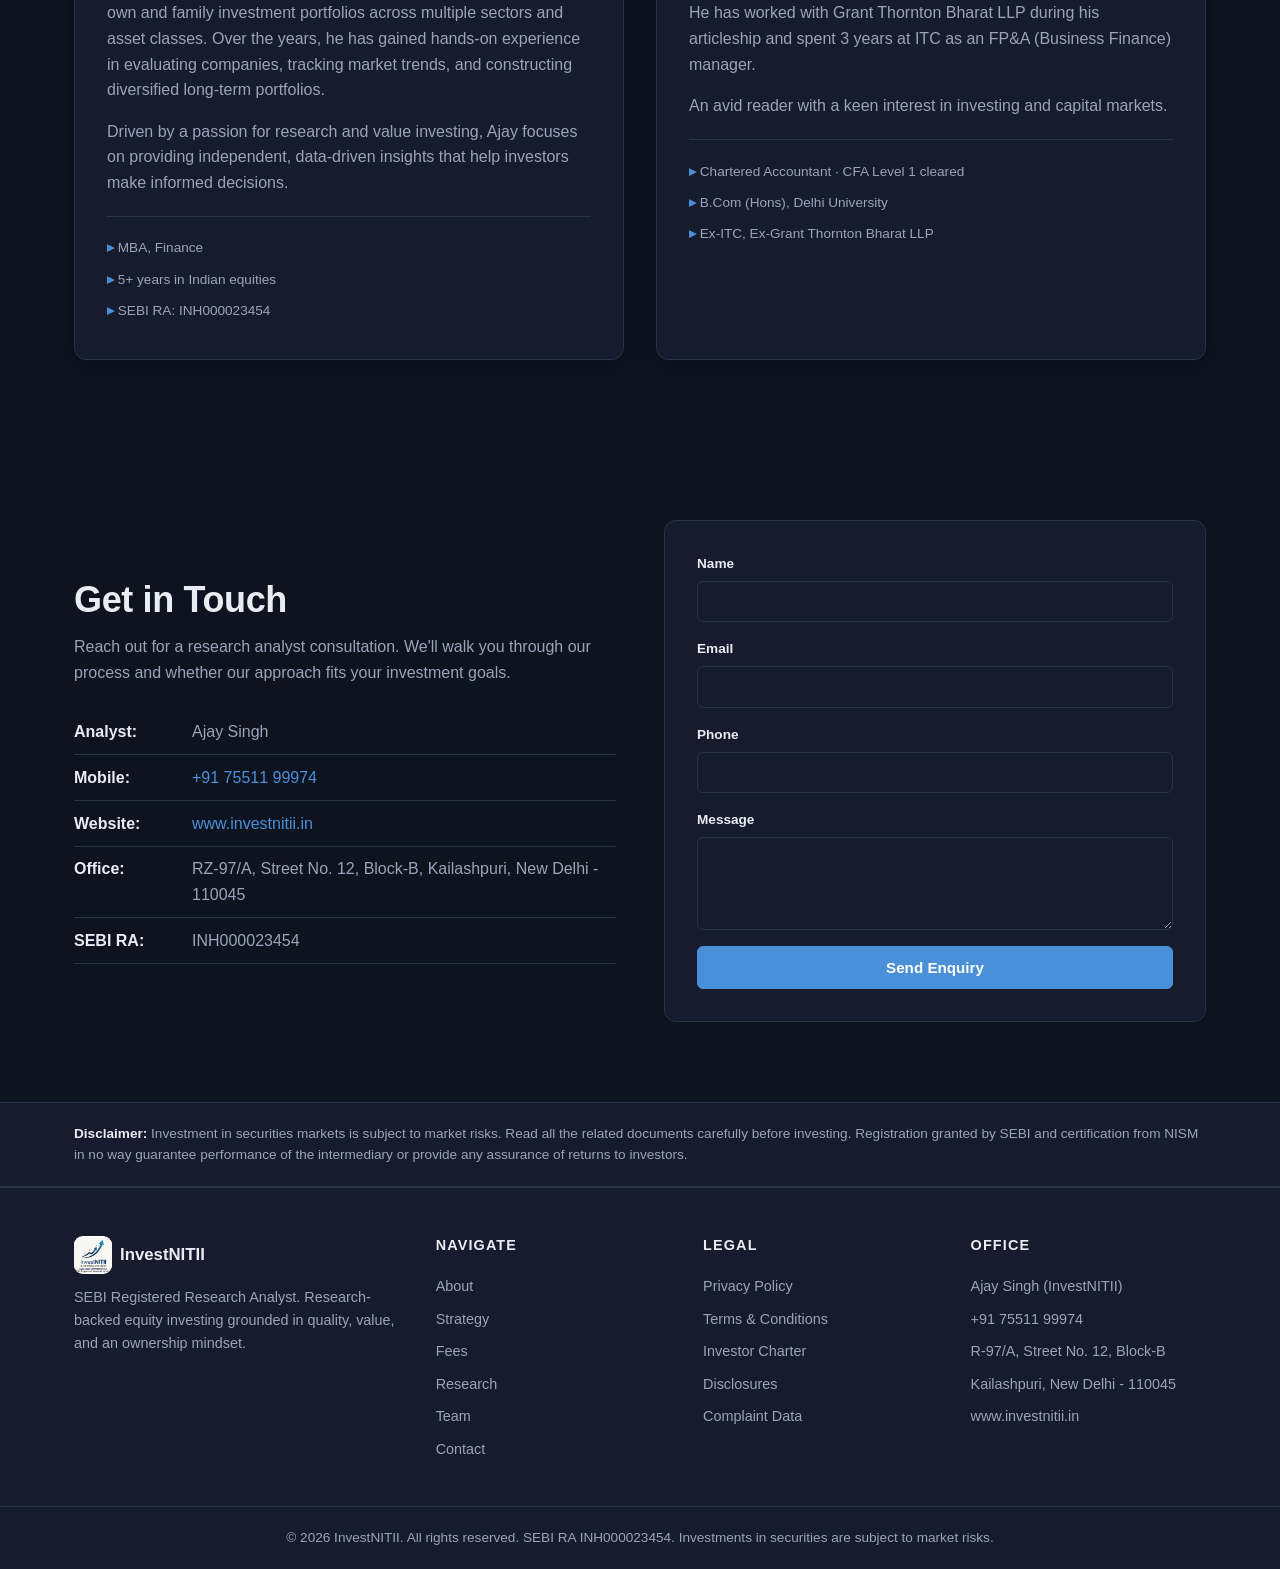
==== commit 19f16cee: "added research multile mamangement" ====
--- a/index.html
+++ b/index.html
@@ -6,6 +6,7 @@
   <title>InvestNITII — SEBI Registered Research Analyst</title>
   <link rel="stylesheet" href="css/styles.css" />
   <link rel="stylesheet" href="css/logo.css" />
+  <link rel="stylesheet" href="css/research.css" />
   <link rel="icon" type="image/x-icon" href="/favicon.ico" />
   <link rel="icon" type="image/png" sizes="32x32" href="/favicon-32x32.png" />
   <link rel="icon" type="image/png" sizes="16x16" href="/favicon-16x16.png" />
@@ -279,21 +280,24 @@
         <div class="insights-grid">
           <article class="insight-card">
             <span class="insight-tag">Equity Research</span>
-            <h3>Gravita India — Full Deep Dive</h3>
+            <h3><a class="insight-card__link" href="/research/gravita-india-deep-dive/">Gravita India — Full Deep Dive</a></h3>
             <p>DCF model, segment breakdown, aluminium EBITDA guidance, copper working capital modelling, and ROCE analysis.</p>
             <span class="insight-meta">Long-Term · Value Investing</span>
+            <span class="insight-card__more">Read the report</span>
           </article>
           <article class="insight-card">
             <span class="insight-tag">Equity Research</span>
-            <h3>Sartorius AG — Educational Report</h3>
+            <h3><a class="insight-card__link" href="/research/sartorius-ag-educational-report/">Sartorius AG — Educational Report</a></h3>
             <p>SEBI-compliant deep-dive into Sartorius AG covering board governance, financials, and global bioprocess equipment market positioning.</p>
             <span class="insight-meta">Global Equity · Europe</span>
+            <span class="insight-card__more">Read the report</span>
           </article>
           <article class="insight-card">
             <span class="insight-tag">Equity Research</span>
-            <h3>Apollo Micro Systems — Q4 FY26</h3>
+            <h3><a class="insight-card__link" href="/research/apollo-micro-systems-q4-fy26/">Apollo Micro Systems — Q4 FY26</a></h3>
             <p>Value chain analysis, Q4 FY26 concall milestones, FY27 scenario modelling, and development-to-production order lifecycle.</p>
             <span class="insight-meta">Defence · Small Cap</span>
+            <span class="insight-card__more">Read the report</span>
           </article>
         </div>
       </div>
@@ -303,15 +307,17 @@
         <div class="insights-grid">
           <article class="insight-card">
             <span class="insight-tag">Investment Note</span>
-            <h3>Why Patience is the Edge in Indian Markets</h3>
+            <h3><a class="insight-card__link" href="/research/why-patience-is-the-edge-in-indian-markets/">Why Patience is the Edge in Indian Markets</a></h3>
             <p>A framework for long-term compounding in Indian equities — why most retail investors underperform and how to think differently.</p>
             <span class="insight-meta">Market Commentary</span>
+            <span class="insight-card__more">Read the note</span>
           </article>
           <article class="insight-card">
             <span class="insight-tag">Investment Note</span>
-            <h3>Understanding SEBI RA Regulations for Investors</h3>
+            <h3><a class="insight-card__link" href="/research/understanding-sebi-ra-regulations/">Understanding SEBI RA Regulations for Investors</a></h3>
             <p>What SEBI registration means, what a registered analyst can and cannot do, and why it matters for your financial decisions.</p>
             <span class="insight-meta">Investor Education</span>
+            <span class="insight-card__more">Read the note</span>
           </article>
         </div>
       </div>
@@ -321,15 +327,17 @@
         <div class="insights-grid">
           <article class="insight-card">
             <span class="insight-tag">Long-Term Idea</span>
-            <h3>India's Defence Sector — Structural Tailwind</h3>
+            <h3><a class="insight-card__link" href="/research/india-defence-sector-structural-tailwind/">India's Defence Sector — Structural Tailwind</a></h3>
             <p>A decade-long opportunity in indigenisation of defence manufacturing. Companies positioned to benefit from Atmanirbhar Bharat.</p>
             <span class="insight-meta">Thematic · Defence</span>
+            <span class="insight-card__more">Read the idea</span>
           </article>
           <article class="insight-card">
             <span class="insight-tag">Long-Term Idea</span>
-            <h3>Recycling &amp; Circular Economy in India</h3>
+            <h3><a class="insight-card__link" href="/research/recycling-and-circular-economy-in-india/">Recycling &amp; Circular Economy in India</a></h3>
             <p>Lead, aluminium, and copper recyclers are emerging as high-ROCE compounders. A look at the structural drivers behind this theme.</p>
             <span class="insight-meta">Thematic · ESG</span>
+            <span class="insight-card__more">Read the idea</span>
           </article>
         </div>
       </div>
--- a/css/research.css
+++ b/css/research.css
@@ -0,0 +1,226 @@
+/* ==========================================================================
+   Research pages — /research/ hub and the individual post pages.
+   Loaded in addition to styles.css (and on index.html, for the card links).
+   ========================================================================== */
+
+/* ---------- Clickable insight cards (homepage + hub) ----------
+   The title is the real link; ::after stretches it over the whole card so
+   the entire card is clickable while screen readers still read one link. */
+.insight-card { position: relative; border-radius: 12px; }
+.insight-card h3 { margin: 0; }
+.insight-card__link { color: var(--text); text-decoration: none; }
+.insight-card__link::after {
+  content: "";
+  position: absolute;
+  inset: 0;
+  border-radius: inherit;
+}
+.insight-card:hover .insight-card__link,
+.insight-card__link:focus-visible { color: var(--primary); }
+.insight-card:focus-within {
+  outline: 2px solid var(--primary);
+  outline-offset: 3px;
+}
+.insight-card__link:focus-visible { outline: none; }
+
+/* "Read more" affordance */
+.insight-card__more {
+  font-size: 0.82rem;
+  font-weight: 600;
+  color: var(--primary);
+  margin-top: 0.15rem;
+}
+.insight-card__more::after {
+  content: " →";
+  display: inline-block;
+  transition: transform 0.2s ease;
+}
+.insight-card:hover .insight-card__more::after { transform: translateX(3px); }
+
+/* ---------- Hub hero (/research/) ----------
+   Mirrors .page-hero in legal.css so the hub doesn't have to load that file. */
+.page-hero {
+  padding: 4rem 0 3rem;
+  background: linear-gradient(135deg, var(--bg) 0%, var(--bg-alt) 100%);
+  text-align: center;
+  border-bottom: 1px solid var(--border);
+}
+.page-hero h1 { max-width: 800px; margin: 0 auto 1rem; }
+.page-hero .hero-sub { margin: 0 auto; max-width: 640px; }
+
+/* ---------- Post layout ----------
+   Named .research-post, not .research — styles.css already uses .research for
+   the Google Sheets section, and it centres every h2 inside it. */
+.research-post { padding: 2.5rem 0 4rem; background: var(--bg); }
+.research-post .container { max-width: 820px; }
+/* Long-form copy stays left-aligned whatever styles.css does elsewhere */
+.research-post h1,
+.research-post h2,
+.research-post h3 { text-align: left; }
+
+.breadcrumb {
+  font-size: 0.85rem;
+  color: var(--text-muted);
+  display: flex;
+  flex-wrap: wrap;
+  gap: 0.4rem;
+  margin-bottom: 2rem;
+}
+.breadcrumb a { color: var(--text-muted); }
+.breadcrumb a:hover { color: var(--primary); }
+.breadcrumb span[aria-current] { color: var(--text); }
+
+.research-head {
+  padding-bottom: 1.75rem;
+  border-bottom: 1px solid var(--border);
+  margin-bottom: 2rem;
+}
+.research-head h1 {
+  font-size: clamp(1.75rem, 3.6vw, 2.6rem);
+  margin: 0.6rem 0 0.9rem;
+}
+.research-meta {
+  font-size: 0.85rem;
+  color: var(--text-muted);
+  display: flex;
+  flex-wrap: wrap;
+  gap: 0.45rem;
+  margin: 0 0 1.1rem;
+}
+.research-lead {
+  font-size: 1.08rem;
+  line-height: 1.7;
+  color: var(--text-muted);
+  margin: 0;
+}
+
+/* ---------- Post body ---------- */
+.research-content { font-size: 1rem; line-height: 1.75; }
+.research-content h2 {
+  font-size: 1.4rem;
+  margin: 2.75rem 0 0.9rem;
+  color: var(--text);
+}
+.research-content h3 {
+  font-size: 1.1rem;
+  margin: 2rem 0 0.6rem;
+  color: var(--text);
+}
+.research-content p { color: var(--text-muted); margin: 0 0 1.15rem; }
+.research-content ul,
+.research-content ol { color: var(--text-muted); padding-left: 1.4rem; margin: 0 0 1.25rem; }
+.research-content li { padding: 0.2rem 0; }
+.research-content strong { color: var(--text); }
+.research-content a { text-decoration: underline; text-underline-offset: 2px; }
+
+.research-content blockquote {
+  margin: 1.75rem 0;
+  padding: 1rem 1.35rem;
+  border-left: 3px solid var(--primary);
+  background: var(--bg-alt);
+  border-radius: 0 10px 10px 0;
+  color: var(--text);
+  font-size: 1.02rem;
+}
+.research-content figure { margin: 2rem 0; }
+.research-content figure img {
+  width: 100%;
+  height: auto;
+  border-radius: 10px;
+  border: 1px solid var(--border);
+}
+.research-content figcaption {
+  font-size: 0.82rem;
+  color: var(--text-muted);
+  margin-top: 0.5rem;
+}
+
+/* Tables scroll inside their own box so the page never scrolls sideways */
+.table-scroll { overflow-x: auto; margin: 1.75rem 0; }
+.research-content table {
+  width: 100%;
+  border-collapse: collapse;
+  font-size: 0.92rem;
+  min-width: 480px;
+}
+.research-content th,
+.research-content td {
+  text-align: left;
+  padding: 0.7rem 0.9rem;
+  border-bottom: 1px solid var(--border);
+  color: var(--text-muted);
+}
+.research-content th {
+  color: var(--text);
+  font-weight: 600;
+  background: var(--bg-alt);
+  white-space: nowrap;
+}
+
+/* ---------- Key takeaways ---------- */
+.key-points {
+  background: var(--bg-alt);
+  border: 1px solid var(--border);
+  border-radius: 12px;
+  padding: 1.35rem 1.5rem;
+  margin: 0 0 2.25rem;
+}
+.key-points h2 {
+  font-size: 0.8rem;
+  text-transform: uppercase;
+  letter-spacing: 0.08em;
+  color: var(--primary);
+  margin: 0 0 0.75rem;
+}
+.key-points ul { margin: 0; padding-left: 1.2rem; color: var(--text-muted); }
+
+/* ---------- Scaffolding helpers (remove as you write) ---------- */
+.draft-banner {
+  font-size: 0.88rem;
+  line-height: 1.6;
+  color: var(--text);
+  background: rgba(200, 160, 80, 0.12);
+  border: 1px dashed var(--accent);
+  border-radius: 10px;
+  padding: 0.9rem 1.15rem;
+  margin: 0 0 2rem;
+}
+.draft-banner code {
+  font-size: 0.85em;
+  padding: 0.1em 0.35em;
+  border-radius: 4px;
+  background: rgba(127, 127, 127, 0.18);
+}
+.placeholder {
+  color: var(--text-muted);
+  opacity: 0.75;
+  font-style: italic;
+  border-left: 2px dashed var(--border);
+  padding-left: 0.9rem;
+}
+
+/* ---------- Disclosures ---------- */
+.disclosures {
+  margin-top: 3.5rem;
+  padding: 1.5rem 1.75rem;
+  background: var(--bg-alt);
+  border: 1px solid var(--border);
+  border-radius: 12px;
+  font-size: 0.86rem;
+  line-height: 1.65;
+}
+.disclosures h2 {
+  font-size: 0.95rem;
+  margin: 0 0 1rem;
+  color: var(--text);
+}
+.disclosures p { color: var(--text-muted); margin: 0 0 0.85rem; }
+.disclosures p:last-child { margin-bottom: 0; }
+.disclosures strong { color: var(--text); }
+
+.research-back { margin: 2.5rem 0 0; font-weight: 600; }
+
+@media (max-width: 768px) {
+  .research { padding: 1.5rem 0 3rem; }
+  .disclosures { padding: 1.25rem; }
+}
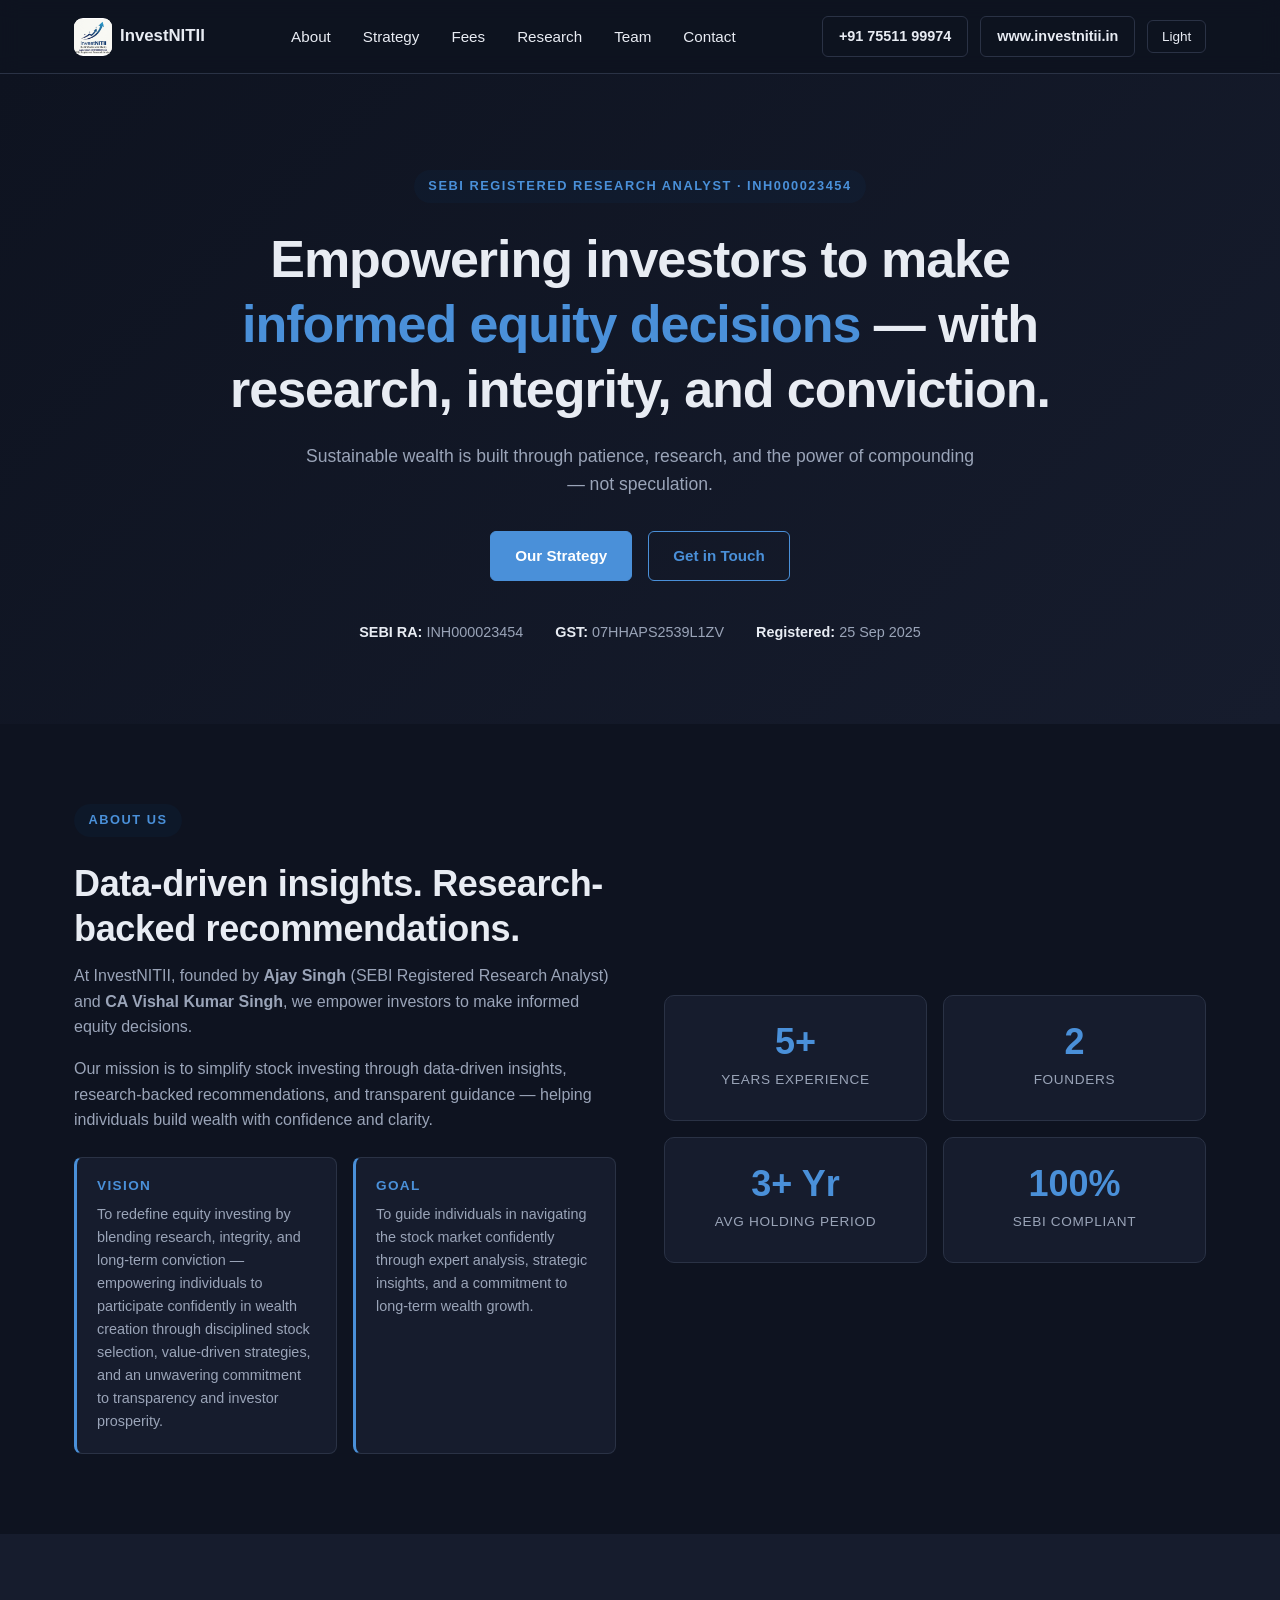
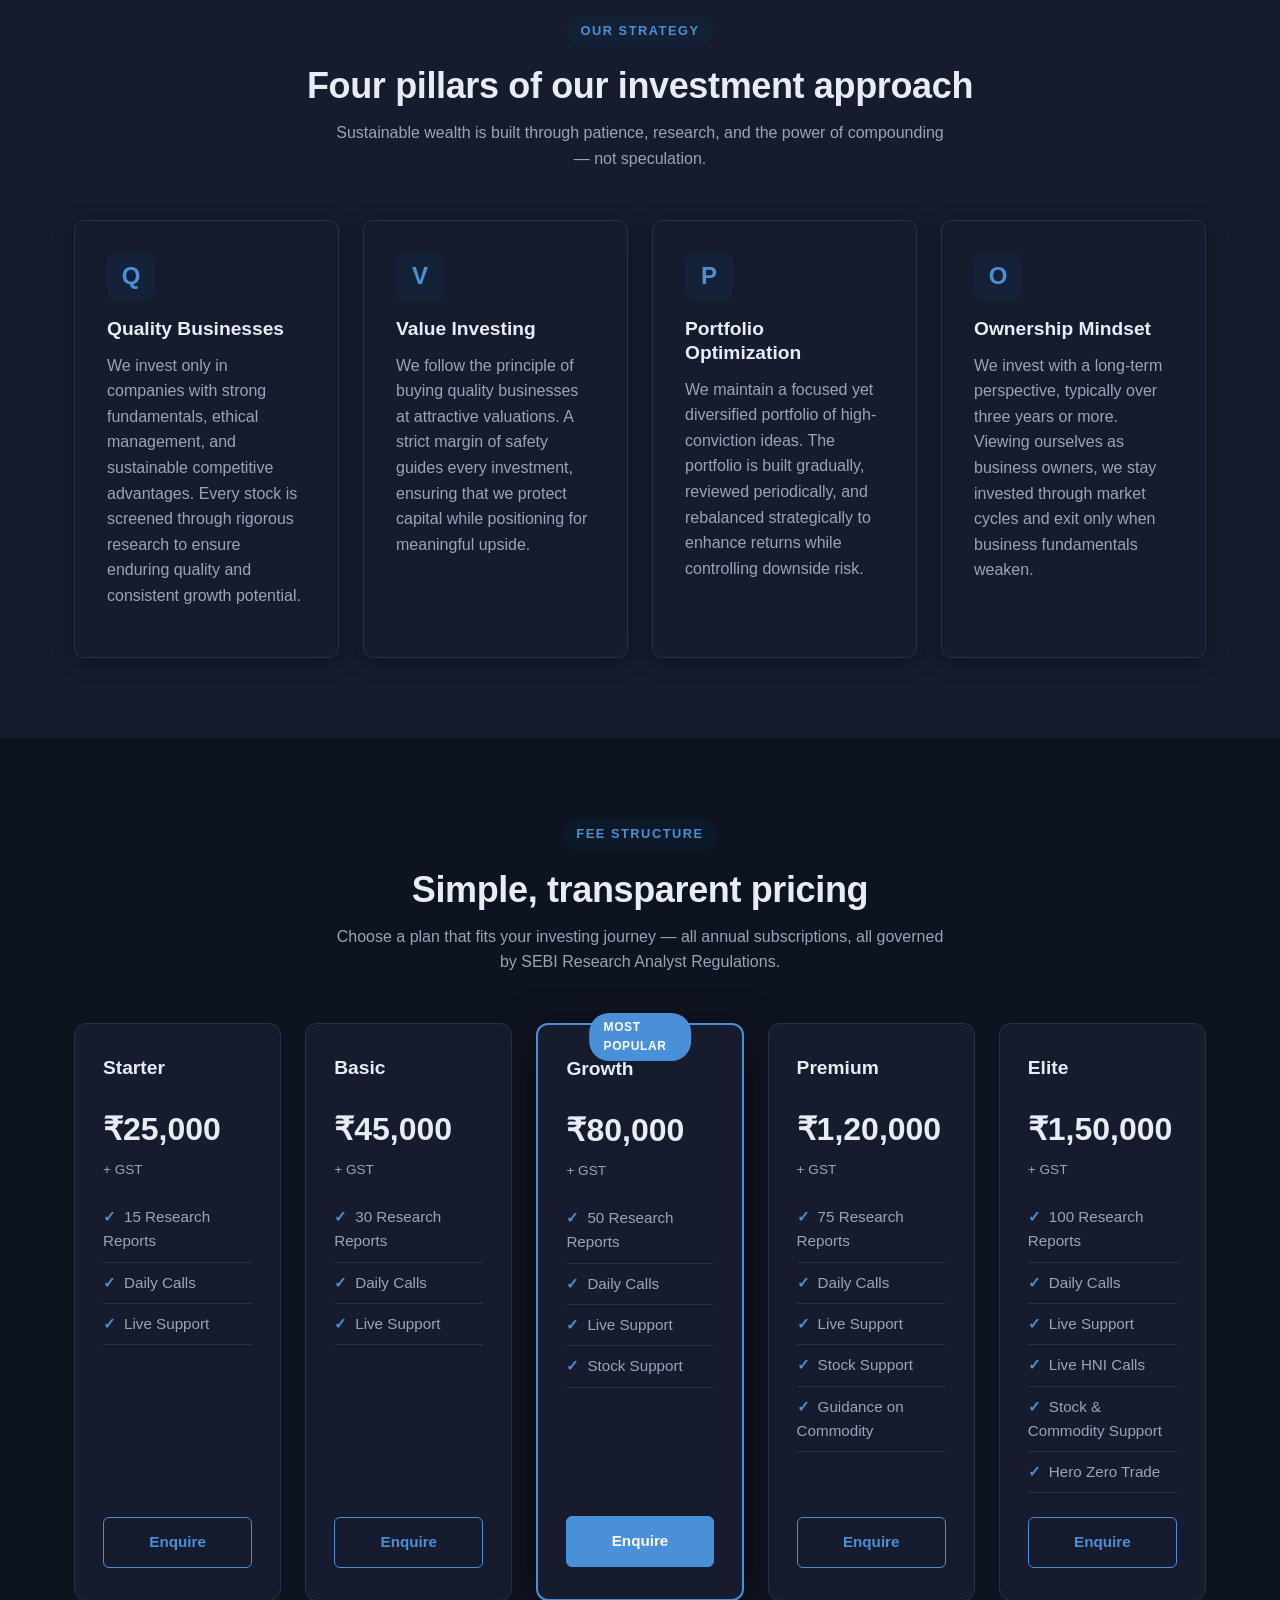
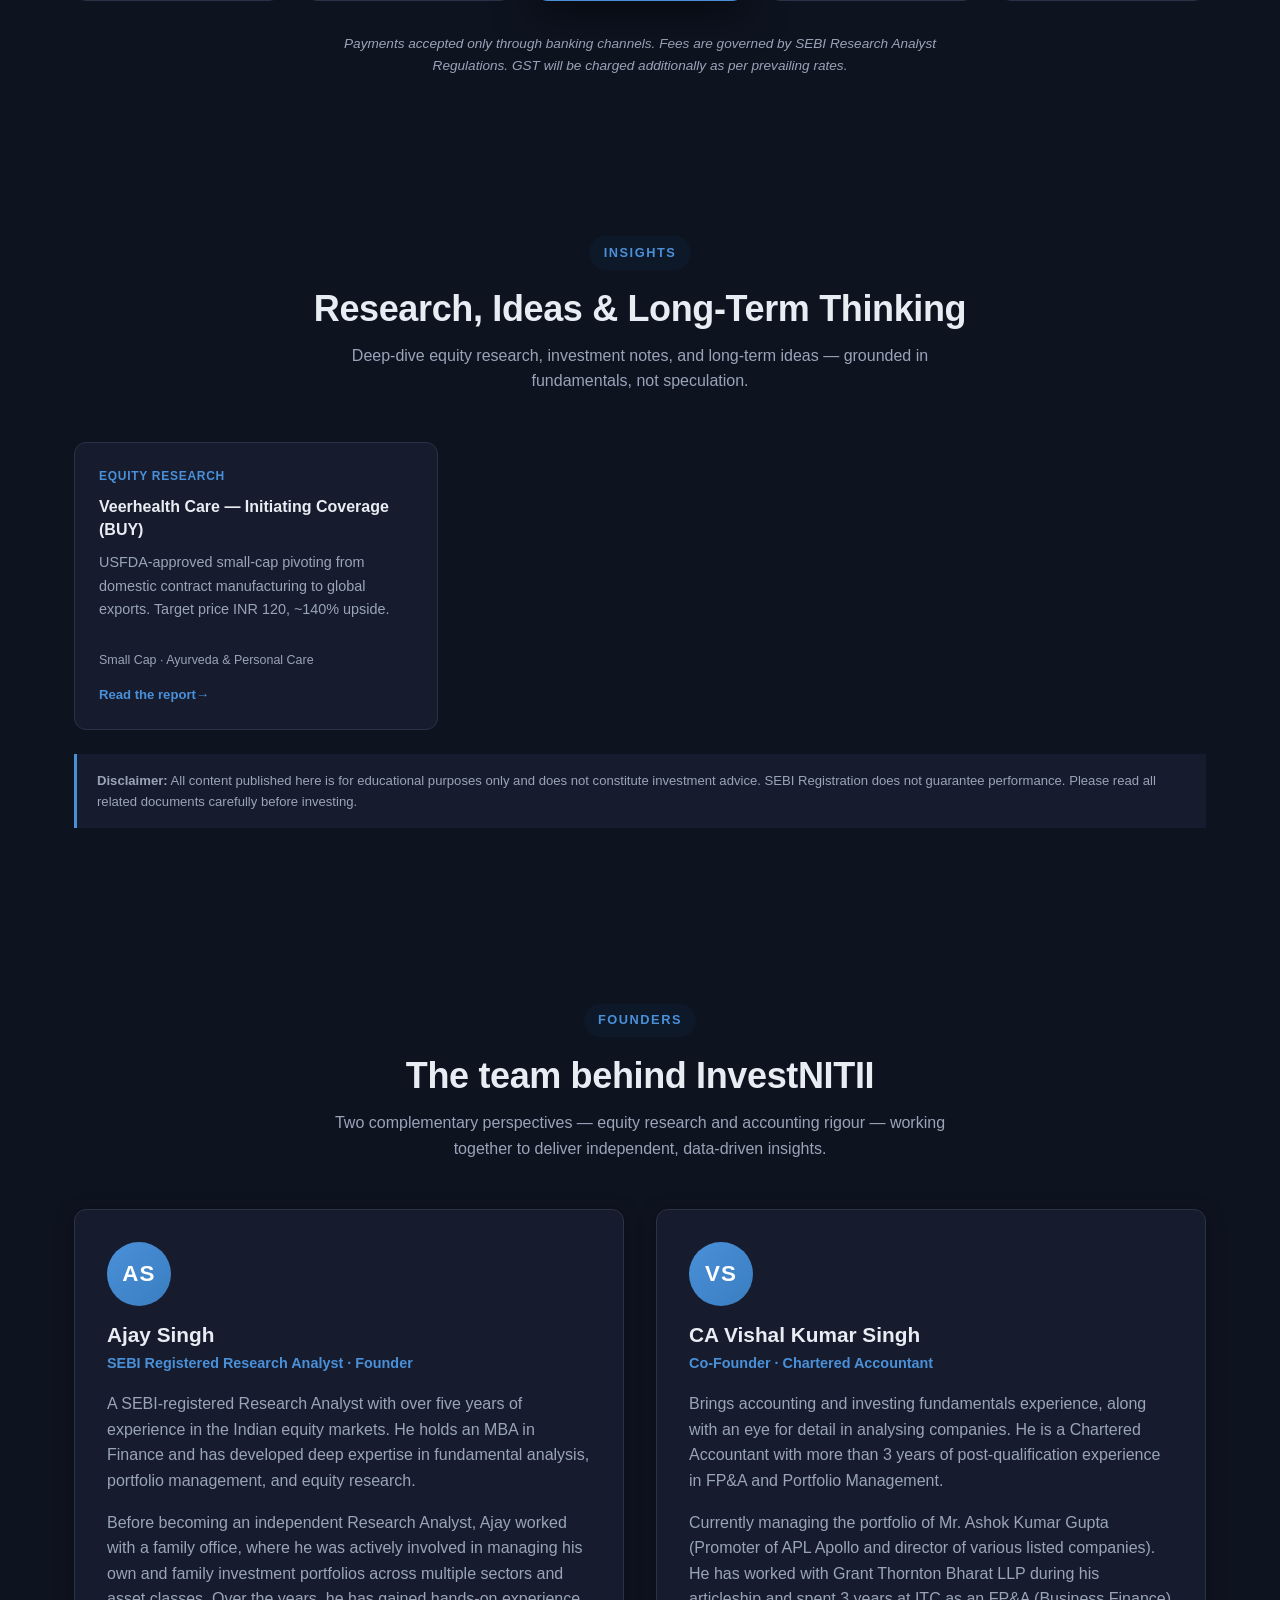
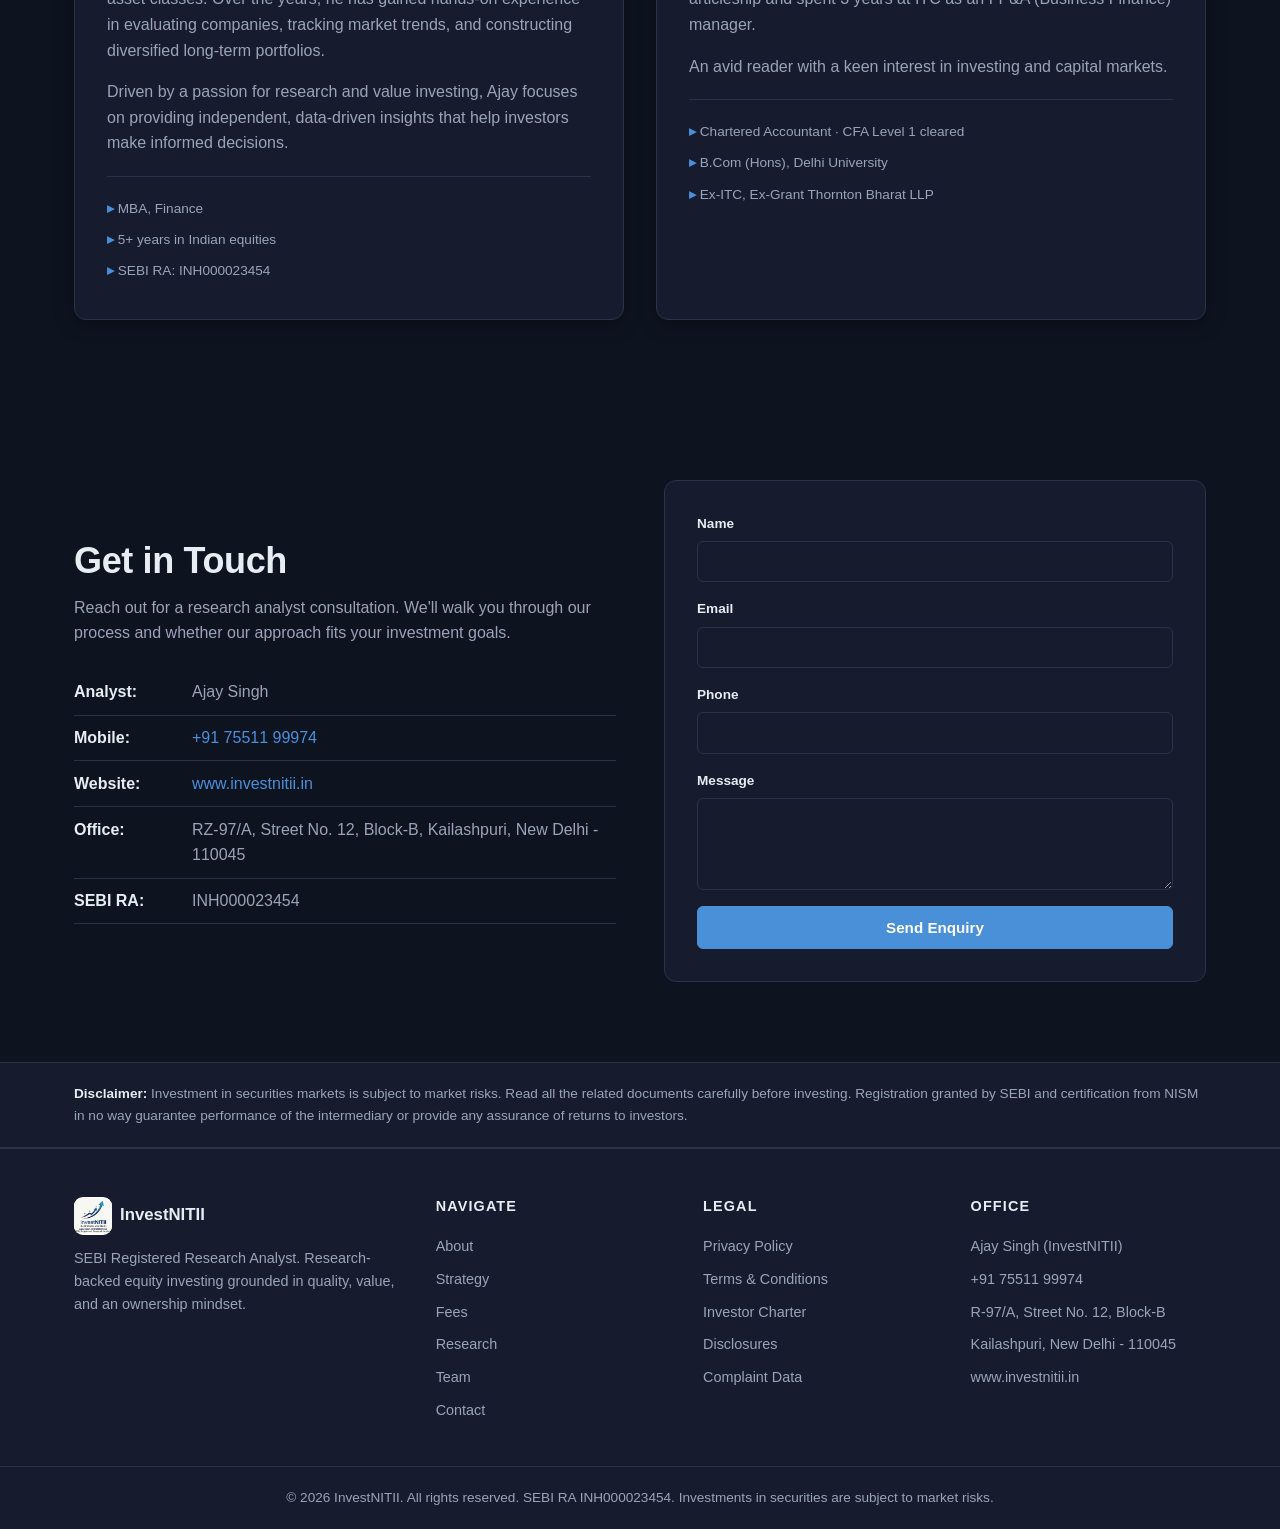
==== commit de0527f6: "added veer health care pdf" ====
--- a/index.html
+++ b/index.html
@@ -269,75 +269,16 @@
         Deep-dive equity research, investment notes, and long-term ideas —
         grounded in fundamentals, not speculation.
       </p>
-      <div class="insights-tabs">
-        <button class="tab-btn active" data-tab="reports">Research Reports</button>
-        <button class="tab-btn" data-tab="notes">Investment Notes</button>
-        <button class="tab-btn" data-tab="ideas">Long-Term Ideas</button>
-      </div>
 
       <!-- Research Reports -->
       <div class="tab-content active" id="tab-reports">
         <div class="insights-grid">
           <article class="insight-card">
             <span class="insight-tag">Equity Research</span>
-            <h3><a class="insight-card__link" href="/research/gravita-india-deep-dive/">Gravita India — Full Deep Dive</a></h3>
-            <p>DCF model, segment breakdown, aluminium EBITDA guidance, copper working capital modelling, and ROCE analysis.</p>
-            <span class="insight-meta">Long-Term · Value Investing</span>
+            <h3><a class="insight-card__link" href="/research/veerhealth-care-initiating-coverage/">Veerhealth Care — Initiating Coverage (BUY)</a></h3>
+            <p>USFDA-approved small-cap pivoting from domestic contract manufacturing to global exports. Target price INR 120, ~140% upside.</p>
+            <span class="insight-meta">Small Cap · Ayurveda &amp; Personal Care</span>
             <span class="insight-card__more">Read the report</span>
-          </article>
-          <article class="insight-card">
-            <span class="insight-tag">Equity Research</span>
-            <h3><a class="insight-card__link" href="/research/sartorius-ag-educational-report/">Sartorius AG — Educational Report</a></h3>
-            <p>SEBI-compliant deep-dive into Sartorius AG covering board governance, financials, and global bioprocess equipment market positioning.</p>
-            <span class="insight-meta">Global Equity · Europe</span>
-            <span class="insight-card__more">Read the report</span>
-          </article>
-          <article class="insight-card">
-            <span class="insight-tag">Equity Research</span>
-            <h3><a class="insight-card__link" href="/research/apollo-micro-systems-q4-fy26/">Apollo Micro Systems — Q4 FY26</a></h3>
-            <p>Value chain analysis, Q4 FY26 concall milestones, FY27 scenario modelling, and development-to-production order lifecycle.</p>
-            <span class="insight-meta">Defence · Small Cap</span>
-            <span class="insight-card__more">Read the report</span>
-          </article>
-        </div>
-      </div>
-
-      <!-- Investment Notes -->
-      <div class="tab-content" id="tab-notes">
-        <div class="insights-grid">
-          <article class="insight-card">
-            <span class="insight-tag">Investment Note</span>
-            <h3><a class="insight-card__link" href="/research/why-patience-is-the-edge-in-indian-markets/">Why Patience is the Edge in Indian Markets</a></h3>
-            <p>A framework for long-term compounding in Indian equities — why most retail investors underperform and how to think differently.</p>
-            <span class="insight-meta">Market Commentary</span>
-            <span class="insight-card__more">Read the note</span>
-          </article>
-          <article class="insight-card">
-            <span class="insight-tag">Investment Note</span>
-            <h3><a class="insight-card__link" href="/research/understanding-sebi-ra-regulations/">Understanding SEBI RA Regulations for Investors</a></h3>
-            <p>What SEBI registration means, what a registered analyst can and cannot do, and why it matters for your financial decisions.</p>
-            <span class="insight-meta">Investor Education</span>
-            <span class="insight-card__more">Read the note</span>
-          </article>
-        </div>
-      </div>
-
-      <!-- Long-Term Ideas -->
-      <div class="tab-content" id="tab-ideas">
-        <div class="insights-grid">
-          <article class="insight-card">
-            <span class="insight-tag">Long-Term Idea</span>
-            <h3><a class="insight-card__link" href="/research/india-defence-sector-structural-tailwind/">India's Defence Sector — Structural Tailwind</a></h3>
-            <p>A decade-long opportunity in indigenisation of defence manufacturing. Companies positioned to benefit from Atmanirbhar Bharat.</p>
-            <span class="insight-meta">Thematic · Defence</span>
-            <span class="insight-card__more">Read the idea</span>
-          </article>
-          <article class="insight-card">
-            <span class="insight-tag">Long-Term Idea</span>
-            <h3><a class="insight-card__link" href="/research/recycling-and-circular-economy-in-india/">Recycling &amp; Circular Economy in India</a></h3>
-            <p>Lead, aluminium, and copper recyclers are emerging as high-ROCE compounders. A look at the structural drivers behind this theme.</p>
-            <span class="insight-meta">Thematic · ESG</span>
-            <span class="insight-card__more">Read the idea</span>
           </article>
         </div>
       </div>
@@ -527,16 +468,5 @@
   </footer>
 
   <script src="js/main.js"></script>
-  <script>
-    // Insights tab switching
-    document.querySelectorAll('.tab-btn').forEach(btn => {
-      btn.addEventListener('click', () => {
-        document.querySelectorAll('.tab-btn').forEach(b => b.classList.remove('active'));
-        document.querySelectorAll('.tab-content').forEach(c => c.classList.remove('active'));
-        btn.classList.add('active');
-        document.getElementById('tab-' + btn.dataset.tab).classList.add('active');
-      });
-    });
-  </script>
 </body>
 </html>
--- a/css/styles.css
+++ b/css/styles.css
@@ -120,18 +120,6 @@
   gap: 0.5rem;
   font-weight: 700;
 }
-.brand-mark {
-  display: inline-flex;
-  align-items: center;
-  justify-content: center;
-  width: 38px;
-  height: 38px;
-  background: var(--primary);
-  color: #fff;
-  border-radius: 6px;
-  font-size: 0.85rem;
-  letter-spacing: 0.05em;
-}
 .brand-logo {
   width: 38px;
   height: 38px;
@@ -254,7 +242,7 @@
   max-width: 620px;
   margin: 0 auto 3rem;
 }
-.services h2, .fees h2, .compliance h2, .team h2 { text-align: center; }
+.services h2, .fees h2, .compliance h2, .team h2, .insights h2 { text-align: center; }
 .eyebrow.center { display: block; text-align: center; margin: 0 auto 1rem; width: fit-content; }
 
 .cards {
@@ -598,10 +586,7 @@
   text-align: center;
 }
 
-/* ---------- Research / Google Sheets ---------- */
-.research { padding: 5rem 0; background: var(--bg); }
-.research h2 { text-align: center; }
-
+/* ---------- Google Sheets table (complaint data) ---------- */
 .sheet-ui {
   background: var(--card-bg);
   border: 1px solid var(--border);
--- a/css/logo.css
+++ b/css/logo.css
@@ -1,40 +1,21 @@
 /* ==========================================================================
-   Logo badge — reusable wrapper for the InvestNITII mark
-   --------------------------------------------------------------------------
-   Drop it in anywhere (fix the img path for the page's depth):
+   Logo badge — the InvestNITII mark in the header and footer.
 
      <span class="logo-badge">
-       <img class="logo-badge__img" src="assets/InvestNITII.png"
-            alt="InvestNITII logo" width="38" height="38" decoding="async" />
+       <img class="logo-badge__img" src="/assets/InvestNITII.png"
+            alt="InvestNITII Logo" width="38" height="38" decoding="async" />
      </span>
 
-   …or skip the path juggling entirely — --auto paints the mark from this
-   stylesheet, so the same snippet works from any folder:
+   On hover or keyboard focus the badge lifts and a magnified, readable copy of
+   the logo pops out below it, so the fine print (tagline, SEBI reg. number) can
+   be read without leaving the page.
 
-     <span class="logo-badge logo-badge--auto" role="img"
-           aria-label="InvestNITII logo"></span>
-
-   (Use the <img> version for the header / footer brand, where the logo is
-   worth having in the markup for SEO; --auto for everything else.)
-
-   On hover / keyboard focus the badge lifts and a magnified, readable copy
-   of the logo pops out beside it — the fine print (tagline, SEBI reg. no.)
-   is legible without leaving the page.
-
-   Size      .logo-badge--xs | --sm | (default 38px) | --md | --lg | --xl
-             or per instance: style="--logo-size: 64px"
-   Shape     .logo-badge--round   circular badge
-             .logo-badge--flat    drops the badge surface + ring (the PNG
-                                  keeps its own off-white background)
-   Magnifier .logo-badge--up      pop above instead of below (use in footers)
-             .logo-badge--center  centre the panel on the badge
-             .logo-badge--right   align the panel's right edge to the badge
-             .logo-badge--static  no magnifier at all
-             or per instance: style="--logo-preview-size: 320px"
+   Add .logo-badge--up in footers, so the panel opens upward instead of down.
+   Size it per instance with style="--logo-size: 64px" — no extra class needed.
    ========================================================================== */
 
 .logo-badge {
-  /* tokens — override with a modifier class or an inline style */
+  /* tokens — override with an inline style on a single badge */
   --logo-size: 38px;
   --logo-radius: 9px;
   --logo-lift: -2px;
@@ -71,13 +52,13 @@
 }
 
 /* ---------- The magnifier ----------
-   The image comes from CSS (path is relative to this file), so the same
+   The image comes from CSS, and the path is relative to this file, so the same
    markup works from any folder depth. */
 .logo-badge::after {
   content: "";
   position: absolute;
   top: calc(100% + var(--logo-preview-gap));
-  left: var(--logo-pop-left, -6px);
+  left: -6px;
   width: var(--logo-preview-size);
   aspect-ratio: 1060 / 992;
   border-radius: 14px;
@@ -85,7 +66,7 @@
   box-shadow: 0 0 0 1px var(--logo-ring), var(--logo-shadow-lg);
   opacity: 0;
   visibility: hidden;
-  translate: var(--logo-pop-x, 0) -8px;
+  translate: 0 -8px;
   scale: 0.94;
   transform-origin: top left;
   pointer-events: none;
@@ -93,7 +74,7 @@
               scale 0.28s var(--logo-ease), visibility 0s linear 0.28s;
 }
 
-/* Reveal: pointer hover, and keyboard focus on the badge or its link/button */
+/* Reveal on pointer hover */
 @media (hover: hover) and (pointer: fine) {
   .logo-badge:hover { z-index: 40; transition-delay: 0s; }
   .logo-badge:hover .logo-badge__img {
@@ -103,82 +84,42 @@
   .logo-badge:hover::after {
     opacity: 1;
     visibility: visible;
-    translate: var(--logo-pop-x, 0) 0;
+    translate: 0 0;
     scale: 1;
     transition-delay: 0s;
   }
 }
 
+/* Reveal on keyboard focus of the badge or the link wrapping it */
 .logo-badge:focus-visible,
-.logo-badge:focus-within,
 a:focus-visible > .logo-badge,
-button:focus-visible > .logo-badge,
-.logo-badge.is-open {
+button:focus-visible > .logo-badge {
   z-index: 40;
   transition-delay: 0s;
 }
 .logo-badge:focus-visible .logo-badge__img,
-.logo-badge:focus-within .logo-badge__img,
 a:focus-visible > .logo-badge .logo-badge__img,
-button:focus-visible > .logo-badge .logo-badge__img,
-.logo-badge.is-open .logo-badge__img {
+button:focus-visible > .logo-badge .logo-badge__img {
   transform: translateY(var(--logo-lift)) scale(1.06);
   box-shadow: inset 0 0 0 1px var(--logo-ring-active), var(--logo-shadow);
 }
 .logo-badge:focus-visible::after,
-.logo-badge:focus-within::after,
 a:focus-visible > .logo-badge::after,
-button:focus-visible > .logo-badge::after,
-.logo-badge.is-open::after {
+button:focus-visible > .logo-badge::after {
   opacity: 1;
   visibility: visible;
-  translate: var(--logo-pop-x, 0) 0;
+  translate: 0 0;
   scale: 1;
   transition-delay: 0s;
 }
 
-/* ---------- Magnifier placement ---------- */
+/* In a footer the panel opens upward, so it stays on screen */
 .logo-badge--up::after {
   top: auto;
   bottom: calc(100% + var(--logo-preview-gap));
   transform-origin: bottom left;
-  translate: var(--logo-pop-x, 0) 8px;
+  translate: 0 8px;
 }
-.logo-badge--center { --logo-pop-x: -50%; --logo-pop-left: 50%; }
-.logo-badge--center::after { transform-origin: top center; }
-.logo-badge--center.logo-badge--up::after { transform-origin: bottom center; }
-.logo-badge--right { --logo-pop-x: -100%; --logo-pop-left: calc(100% + 6px); }
-.logo-badge--right::after { transform-origin: top right; }
-.logo-badge--right.logo-badge--up::after { transform-origin: bottom right; }
-
-/* ---------- Sizes & shapes ---------- */
-.logo-badge--xs { --logo-size: 24px; --logo-radius: 6px; }
-.logo-badge--sm { --logo-size: 30px; --logo-radius: 7px; }
-.logo-badge--md { --logo-size: 48px; --logo-radius: 11px; }
-.logo-badge--lg { --logo-size: 72px; --logo-radius: 16px; }
-.logo-badge--xl { --logo-size: 112px; --logo-radius: 22px; }
-.logo-badge--round { --logo-radius: 999px; }
-.logo-badge--flat { --logo-surface: transparent; --logo-ring: transparent; }
-
-/* Image-less badge: the mark is painted from this file, so no per-page path.
-   No transform on hover here — it would drag the magnifier panel with it. */
-.logo-badge--auto {
-  border-radius: var(--logo-radius);
-  background: var(--logo-surface) url("../assets/InvestNITII.png") center / contain no-repeat;
-  box-shadow: inset 0 0 0 1px var(--logo-ring);
-  transition: box-shadow 0.3s var(--logo-ease), z-index 0s linear 0.3s;
-}
-@media (hover: hover) and (pointer: fine) {
-  .logo-badge--auto:hover { box-shadow: inset 0 0 0 1px var(--logo-ring-active), var(--logo-shadow); }
-}
-.logo-badge--auto:focus-visible,
-.logo-badge--auto.is-open {
-  box-shadow: inset 0 0 0 1px var(--logo-ring-active), var(--logo-shadow);
-}
-
-/* ---------- Opt out of the magnifier ---------- */
-.logo-badge--static::after { content: none; }
-.logo-badge--static .logo-badge__img { transform: none; }
 
 /* Touch / coarse pointers: keep the badge, skip the pop-out panel */
 @media (hover: none) {
@@ -199,6 +140,6 @@
     transition-duration: 0.01ms;
     transition-delay: 0s;
   }
-  .logo-badge::after { scale: 1; translate: var(--logo-pop-x, 0) 0; }
+  .logo-badge::after { scale: 1; translate: 0 0; }
   .logo-badge:hover .logo-badge__img { transform: none; }
 }
--- a/css/research.css
+++ b/css/research.css
@@ -157,6 +157,35 @@
   white-space: nowrap;
 }
 
+/* ---------- Full report embedded from Google Drive ---------- */
+.report-embed {
+  margin: 2rem 0 1rem;
+  border: 1px solid var(--border);
+  border-radius: 12px;
+  overflow: hidden;
+  background: var(--bg-alt);
+}
+.report-embed iframe {
+  display: block;
+  width: 100%;
+  height: min(80vh, 720px);
+  border: 0;
+}
+.report-actions {
+  display: flex;
+  flex-wrap: wrap;
+  gap: 0.75rem;
+  align-items: center;
+  margin: 0 0 2.25rem;
+}
+.report-actions .btn { text-decoration: none; }
+.report-note { font-size: 0.85rem; color: var(--text-muted); margin: 0; }
+
+@media (max-width: 768px) {
+  /* A PDF is unreadable in a small frame — the button below it does the work */
+  .report-embed iframe { height: 60vh; }
+}
+
 /* ---------- Key takeaways ---------- */
 .key-points {
   background: var(--bg-alt);
